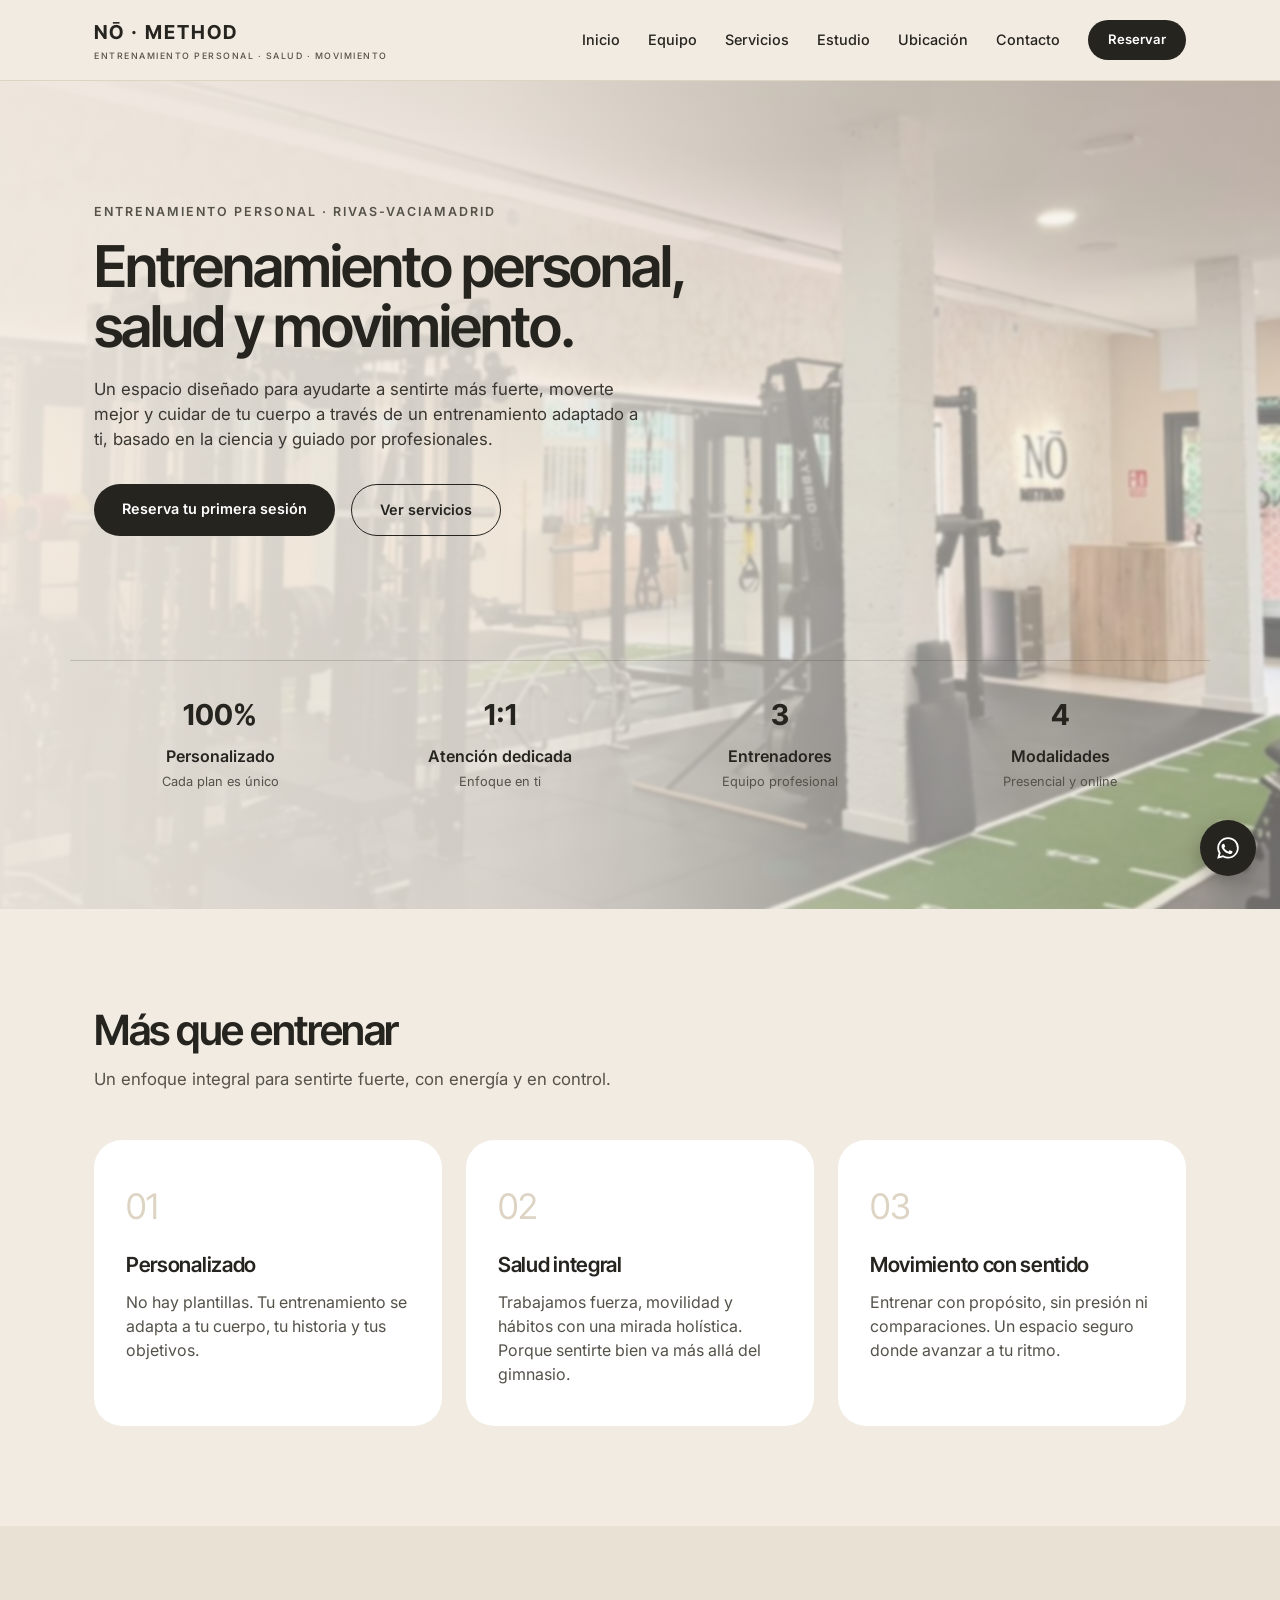
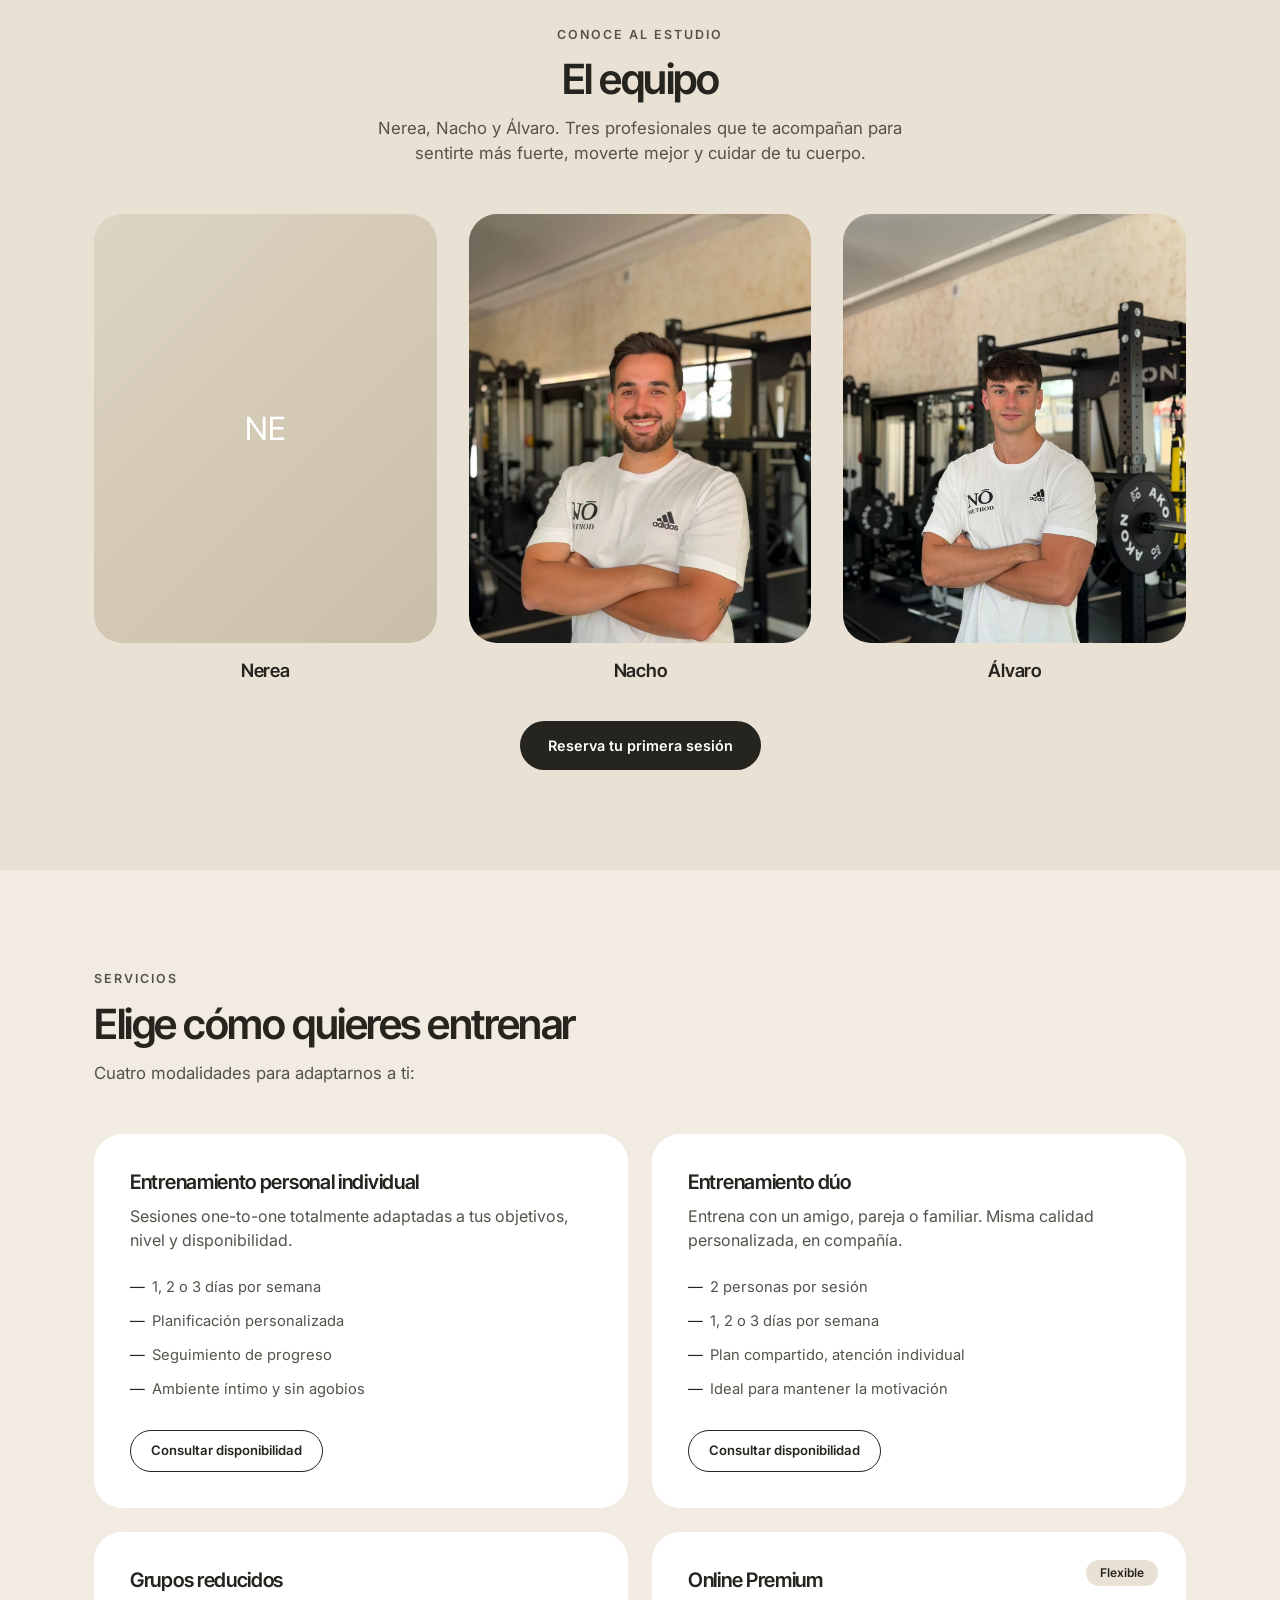
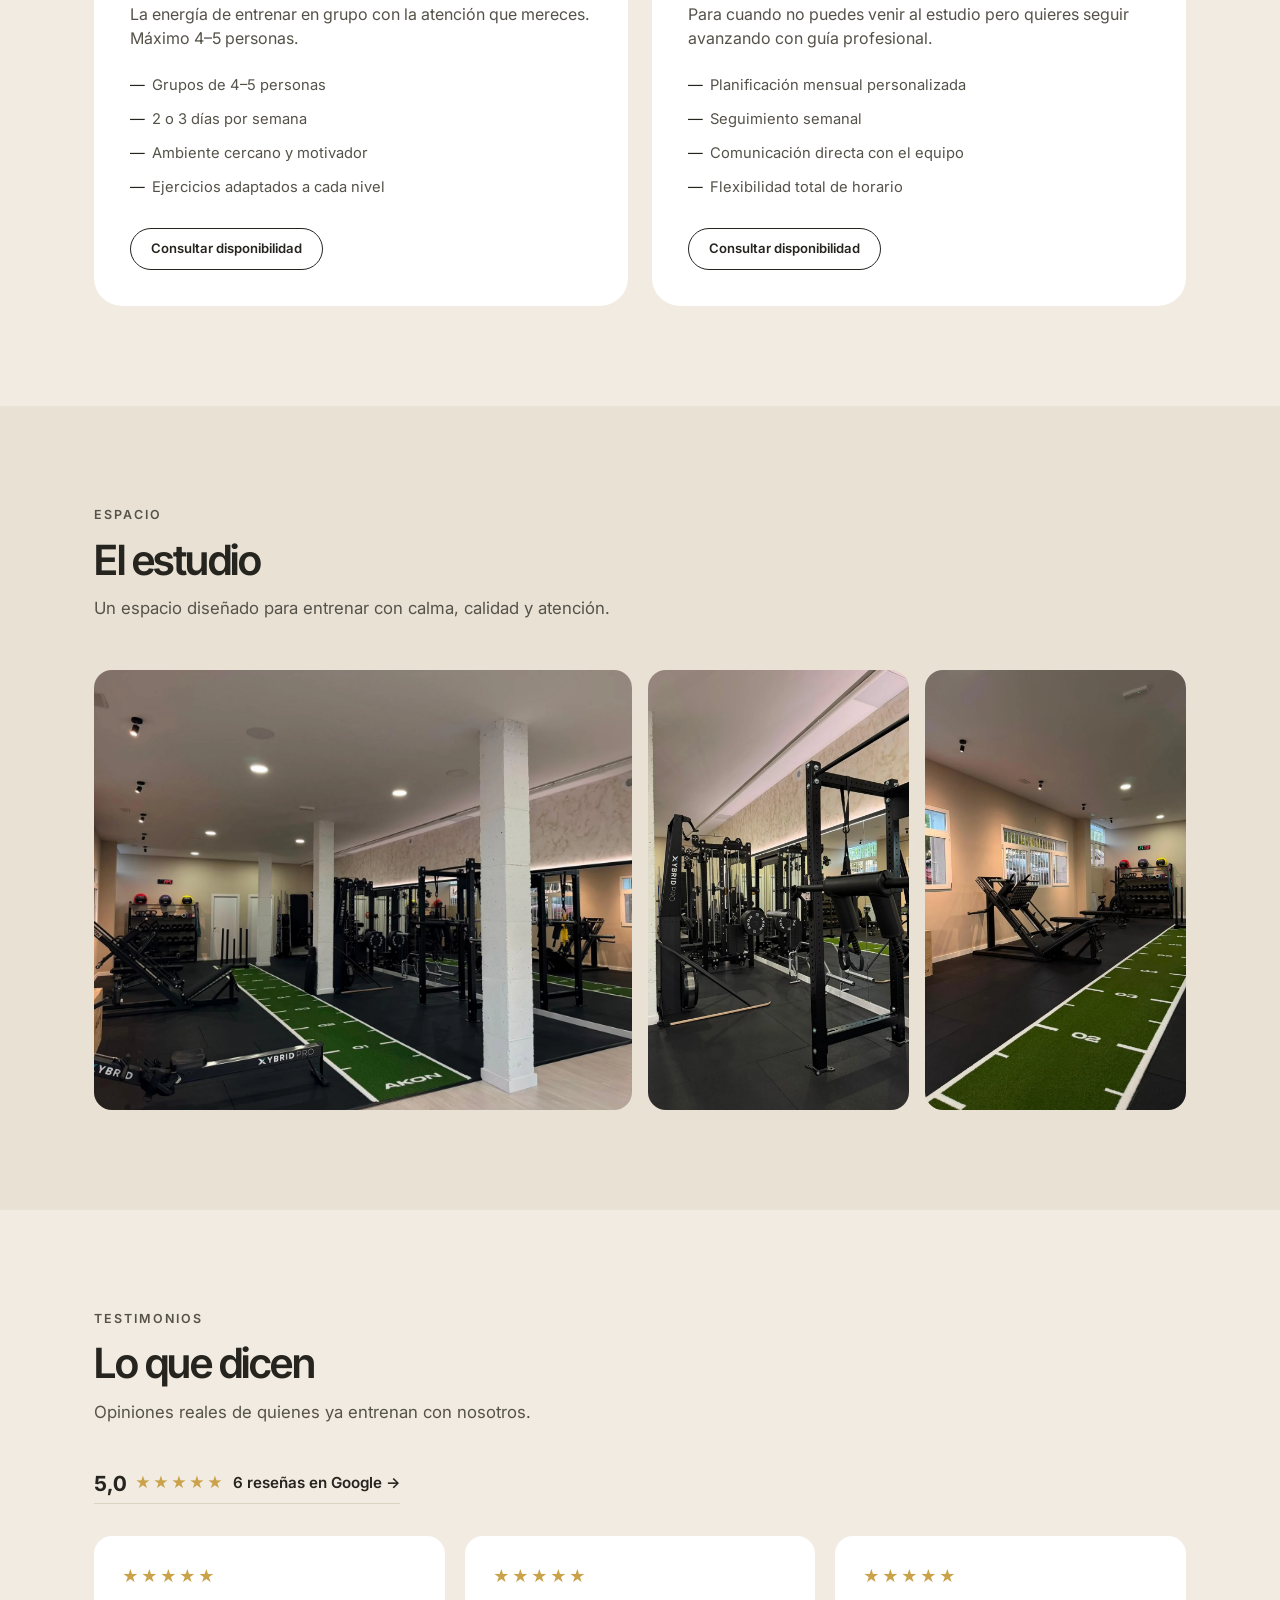
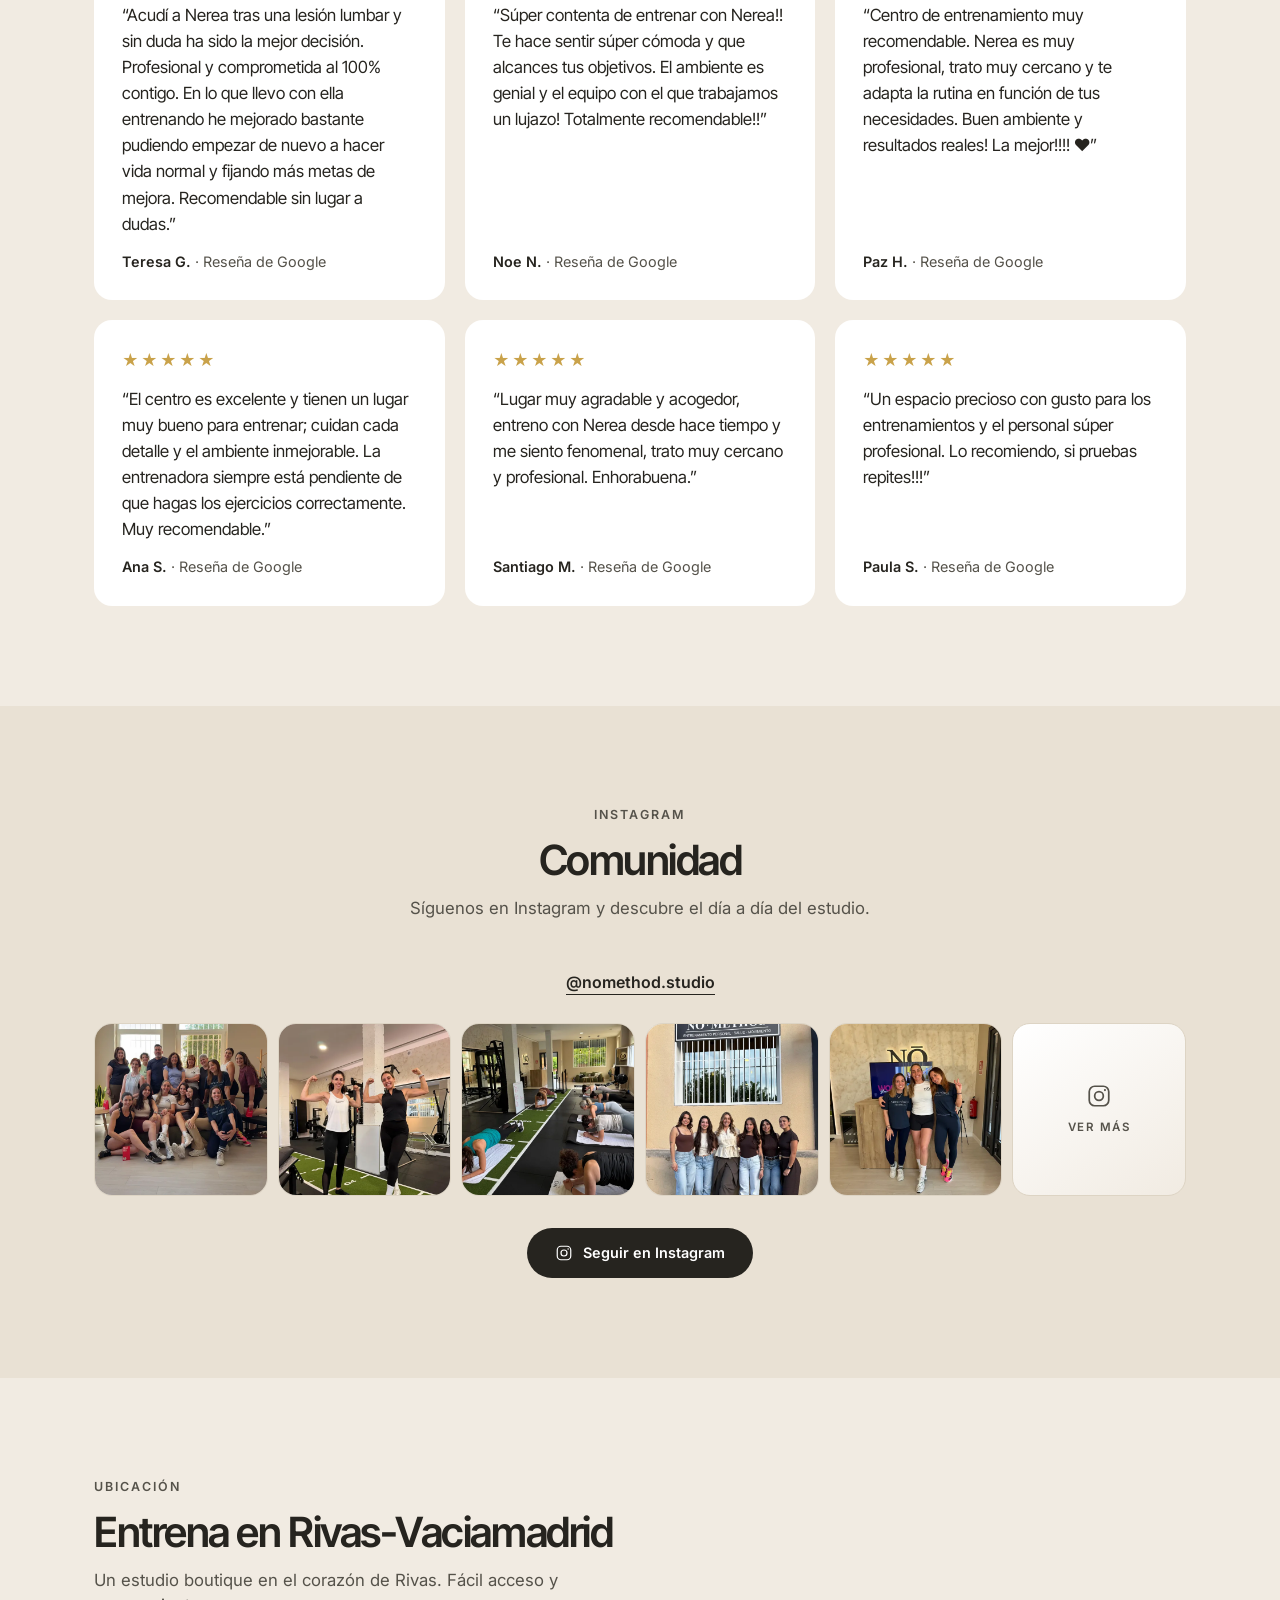
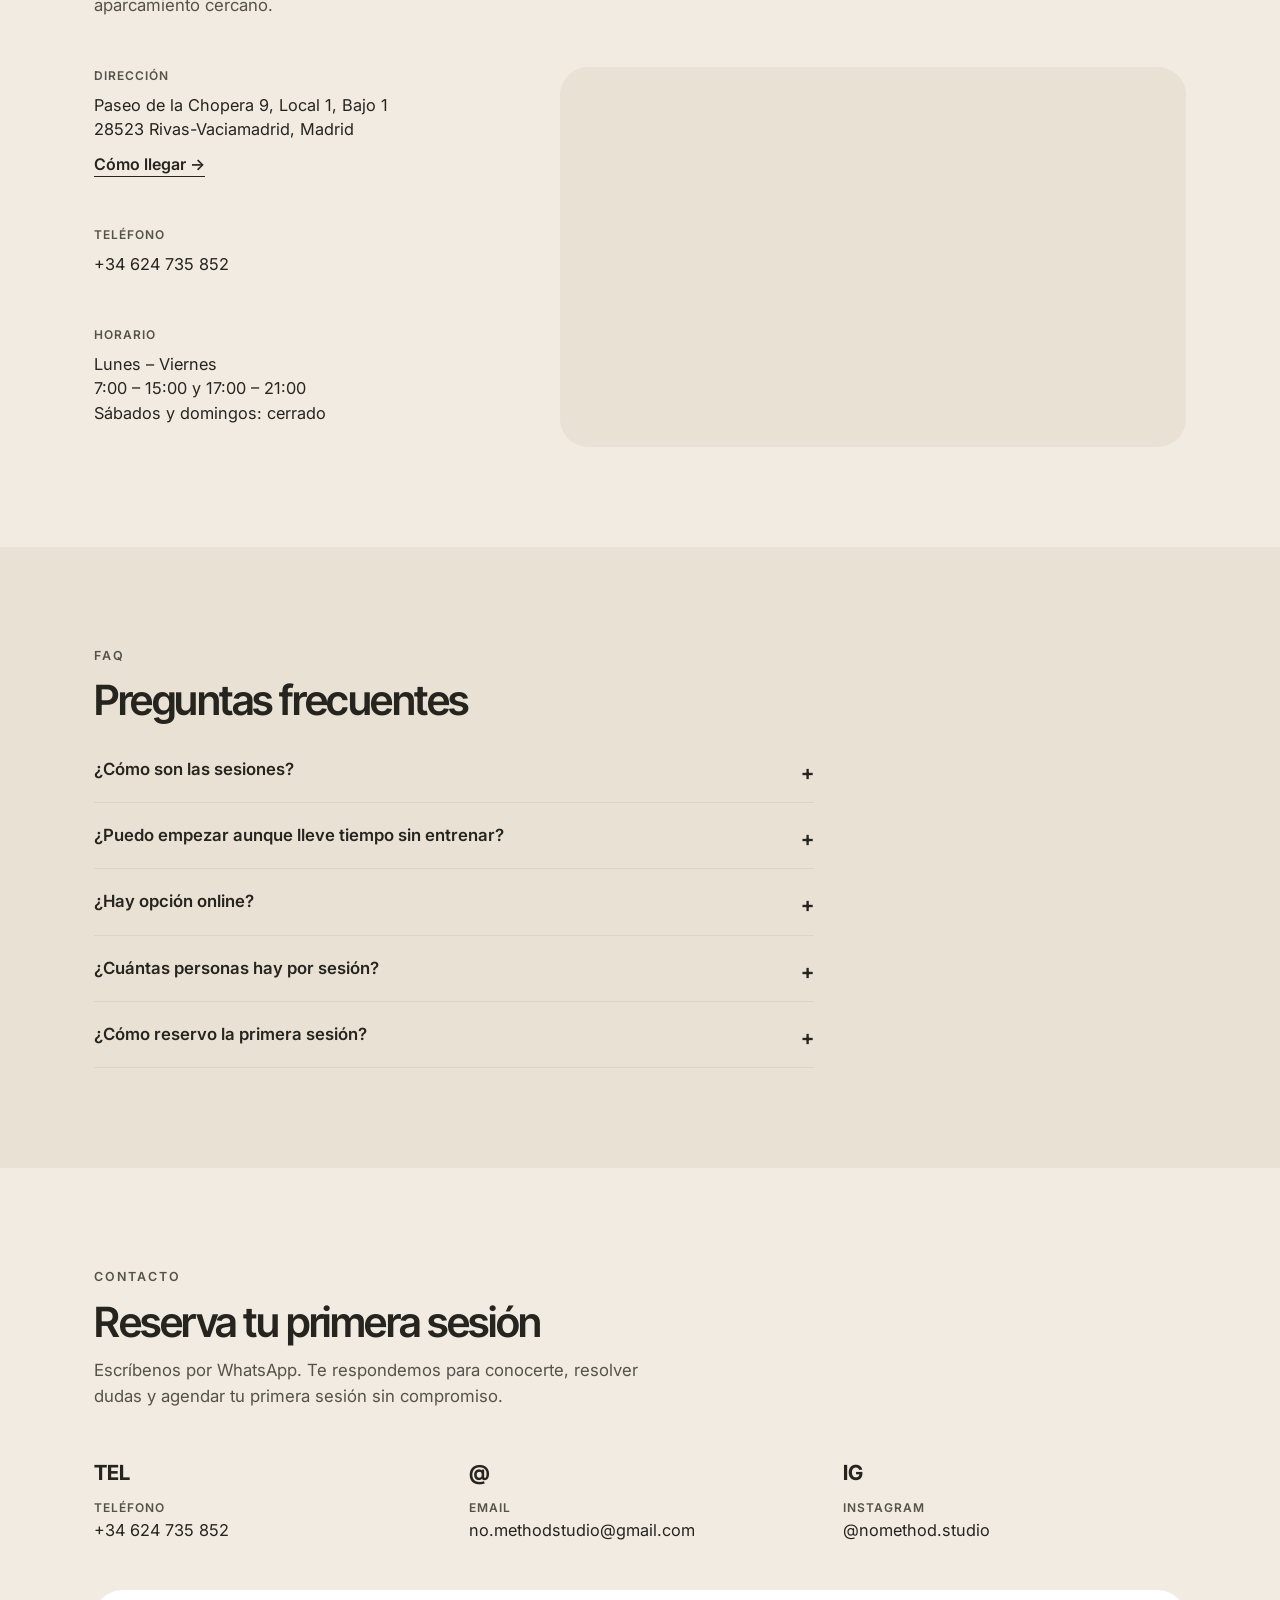
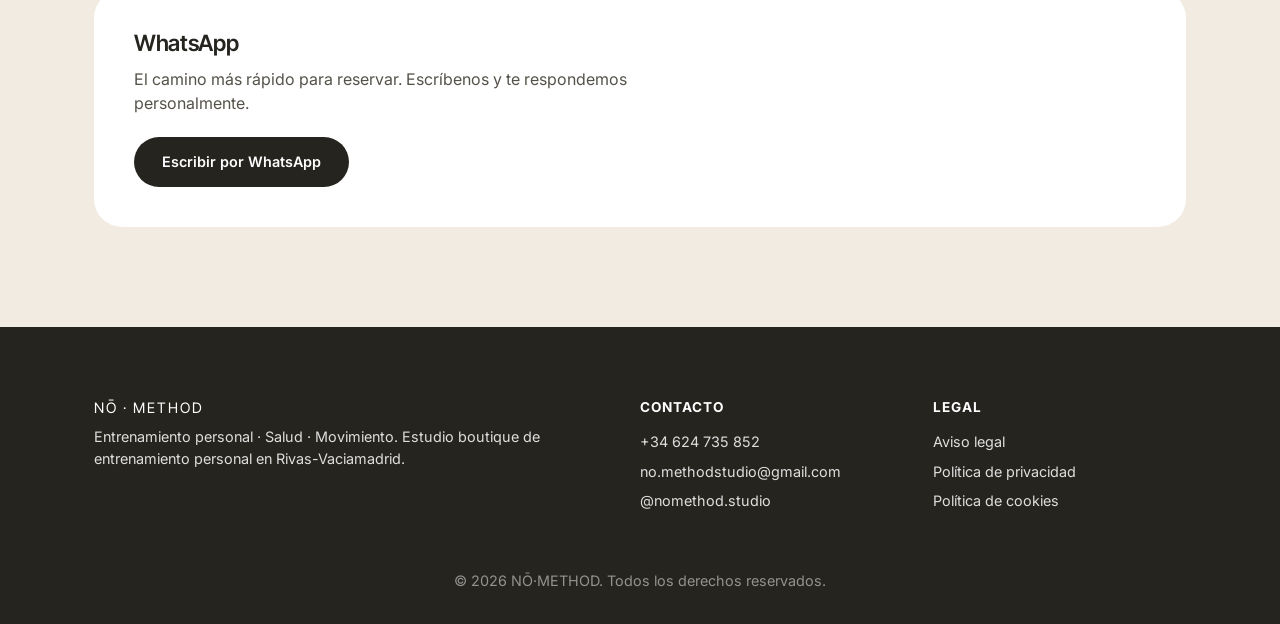
==== index.html @ 6a456bfd "Añadir Ubicación al menú Co-Authored-By: Claude Opus 5.5 <noreply@anthropic.com>" ====
<!DOCTYPE html>
<html lang="es">
<head>
<meta charset="UTF-8">
<meta name="viewport" content="width=device-width, initial-scale=1.0">
<title>NŌ·METHOD | Entrenamiento personal en Rivas-Vaciamadrid</title>
<meta name="description" content="Estudio boutique de entrenamiento personal en Rivas-Vaciamadrid. Trabajo dedicado, enfocado y adaptado a tus necesidades.">
<link rel="preconnect" href="https://fonts.googleapis.com">
<link rel="preconnect" href="https://fonts.gstatic.com" crossorigin>
<link href="https://fonts.googleapis.com/css2?family=Inter+Tight:wght@500;600;700&family=Inter:wght@400;500;600&display=swap" rel="stylesheet">
<link rel="stylesheet" href="styles.css">
</head>
<body>

<header class="site-header">
  <div class="container header-inner">
    <a href="#inicio" class="logo">
      NŌ · METHOD
      <span>ENTRENAMIENTO PERSONAL · SALUD · MOVIMIENTO</span>
    </a>
    <nav class="main-nav" id="main-nav">
      <a href="#inicio">Inicio</a>
      <a href="#equipo">Equipo</a>
      <a href="#servicios">Servicios</a>
      <a href="#estudio">Estudio</a>
      <a href="#ubicacion">Ubicación</a>
      <a href="#contacto">Contacto</a>
      <a href="https://wa.me/34624735852?text=Hola%2C%20me%20gustar%C3%ADa%20informaci%C3%B3n%20sobre%20el%20entrenamiento%20en%20N%C5%8C%20METHOD." class="btn btn-dark btn-sm" target="_blank" rel="noopener">Reservar</a>
    </nav>
    <button class="nav-toggle" id="nav-toggle" aria-label="Abrir menú">☰</button>
  </div>
</header>

<main>

  <!-- HERO -->
  <section id="inicio" class="hero">
    <div class="hero-bg" style="background-image:url('images/hero.webp')"></div>
    <div class="hero-overlay"></div>
    <div class="container hero-content">
      <p class="eyebrow">Entrenamiento personal · Rivas-Vaciamadrid</p>
      <h1>Entrenamiento personal,<br>salud y movimiento.</h1>
      <p class="hero-text">Un espacio diseñado para ayudarte a sentirte más fuerte, moverte mejor y cuidar de tu cuerpo a través de un entrenamiento adaptado a ti, basado en la ciencia y guiado por profesionales.</p>
      <div class="hero-actions">
        <a href="#contacto" class="btn btn-dark">Reserva tu primera sesión</a>
        <a href="#servicios" class="btn btn-outline">Ver servicios</a>
      </div>
    </div>
    <div class="hero-stats container">
      <div class="stat"><strong>100%</strong><span>Personalizado</span><small>Cada plan es único</small></div>
      <div class="stat"><strong>1:1</strong><span>Atención dedicada</span><small>Enfoque en ti</small></div>
      <div class="stat"><strong>3</strong><span>Entrenadores</span><small>Equipo profesional</small></div>
      <div class="stat"><strong>4</strong><span>Modalidades</span><small>Presencial y online</small></div>
    </div>
  </section>

  <!-- MAS QUE ENTRENAR -->
  <section class="section">
    <div class="container">
      <h2>Más que entrenar</h2>
      <p class="section-lead">Un enfoque integral para sentirte fuerte, con energía y en control.</p>
      <div class="cards-3">
        <div class="card">
          <span class="card-num">01</span>
          <h3>Personalizado</h3>
          <p>No hay plantillas. Tu entrenamiento se adapta a tu cuerpo, tu historia y tus objetivos.</p>
        </div>
        <div class="card">
          <span class="card-num">02</span>
          <h3>Salud integral</h3>
          <p>Trabajamos fuerza, movilidad y hábitos con una mirada holística. Porque sentirte bien va más allá del gimnasio.</p>
        </div>
        <div class="card">
          <span class="card-num">03</span>
          <h3>Movimiento con sentido</h3>
          <p>Entrenar con propósito, sin presión ni comparaciones. Un espacio seguro donde avanzar a tu ritmo.</p>
        </div>
      </div>
    </div>
  </section>

  <!-- EQUIPO -->
  <section id="equipo" class="section section-alt">
    <div class="container">
      <p class="eyebrow center">Conoce al estudio</p>
      <h2 class="center">El equipo</h2>
      <p class="section-lead center">Nerea, Nacho y Álvaro. Tres profesionales que te acompañan para sentirte más fuerte, moverte mejor y cuidar de tu cuerpo.</p>
      <div class="team-grid">
        <div class="team-card">
          <div class="team-photo" data-initials="NE"></div>
          <h3>Nerea</h3>
        </div>
        <div class="team-card">
          <div class="team-photo"><img src="images/equipo-nacho.webp" alt="Nacho, entrenador de NŌ·METHOD, en el estudio" loading="lazy"></div>
          <h3>Nacho</h3>
        </div>
        <div class="team-card">
          <div class="team-photo"><img src="images/equipo-alvaro.webp" alt="Álvaro, entrenador de NŌ·METHOD, en el estudio" loading="lazy"></div>
          <h3>Álvaro</h3>
        </div>
      </div>
      <div class="center" style="margin-top:2.5rem">
        <a href="https://wa.me/34624735852?text=Hola%2C%20me%20gustar%C3%ADa%20informaci%C3%B3n%20sobre%20el%20entrenamiento%20en%20N%C5%8C%20METHOD." class="btn btn-dark" target="_blank" rel="noopener">Reserva tu primera sesión</a>
      </div>
    </div>
  </section>

  <!-- SERVICIOS -->
  <section id="servicios" class="section">
    <div class="container">
      <p class="eyebrow">Servicios</p>
      <h2>Elige cómo quieres entrenar</h2>
      <p class="section-lead">Cuatro modalidades para adaptarnos a ti:</p>
      <div class="services-grid">

        <div class="service-card">
          <h3>Entrenamiento personal individual</h3>
          <p>Sesiones one-to-one totalmente adaptadas a tus objetivos, nivel y disponibilidad.</p>
          <ul>
            <li>1, 2 o 3 días por semana</li>
            <li>Planificación personalizada</li>
            <li>Seguimiento de progreso</li>
            <li>Ambiente íntimo y sin agobios</li>
          </ul>
          <a href="#contacto" class="btn btn-outline btn-sm">Consultar disponibilidad</a>
        </div>

        <div class="service-card">
          <h3>Entrenamiento dúo</h3>
          <p>Entrena con un amigo, pareja o familiar. Misma calidad personalizada, en compañía.</p>
          <ul>
            <li>2 personas por sesión</li>
            <li>1, 2 o 3 días por semana</li>
            <li>Plan compartido, atención individual</li>
            <li>Ideal para mantener la motivación</li>
          </ul>
          <a href="#contacto" class="btn btn-outline btn-sm">Consultar disponibilidad</a>
        </div>

        <div class="service-card">
          <h3>Grupos reducidos</h3>
          <p>La energía de entrenar en grupo con la atención que mereces. Máximo 4–5 personas.</p>
          <ul>
            <li>Grupos de 4–5 personas</li>
            <li>2 o 3 días por semana</li>
            <li>Ambiente cercano y motivador</li>
            <li>Ejercicios adaptados a cada nivel</li>
          </ul>
          <a href="#contacto" class="btn btn-outline btn-sm">Consultar disponibilidad</a>
        </div>

        <div class="service-card">
          <span class="tag">Flexible</span>
          <h3>Online Premium</h3>
          <p>Para cuando no puedes venir al estudio pero quieres seguir avanzando con guía profesional.</p>
          <ul>
            <li>Planificación mensual personalizada</li>
            <li>Seguimiento semanal</li>
            <li>Comunicación directa con el equipo</li>
            <li>Flexibilidad total de horario</li>
          </ul>
          <a href="#contacto" class="btn btn-outline btn-sm">Consultar disponibilidad</a>
        </div>

      </div>
    </div>
  </section>

  <!-- ESTUDIO -->
  <section id="estudio" class="section section-alt">
    <div class="container">
      <p class="eyebrow">Espacio</p>
      <h2>El estudio</h2>
      <p class="section-lead">Un espacio diseñado para entrenar con calma, calidad y atención.</p>
      <div class="gallery">
        <img class="wide" src="images/estudio-1.webp" alt="Vista general del estudio NŌ·METHOD" loading="lazy">
        <img src="images/estudio-2.webp" alt="Zona de racks y máquinas de poleas" loading="lazy">
        <img src="images/estudio-3.webp" alt="Prensa de piernas y pista de césped" loading="lazy">
      </div>
    </div>
  </section>

  <!-- TESTIMONIOS -->
  <section class="section">
    <div class="container">
      <p class="eyebrow">Testimonios</p>
      <h2>Lo que dicen</h2>
      <p class="section-lead">Opiniones reales de quienes ya entrenan con nosotros.</p>
      <a class="google-rating" href="https://www.google.com/maps/search/?api=1&amp;query=NoMethod%20Rivas%20Entrenamiento%20Personal%20y%20Grupos%20Reducidos%2C%20Paseo%20de%20la%20Chopera%209%2C%20Rivas-Vaciamadrid" target="_blank" rel="noopener"><strong>5,0</strong> <span class="stars" aria-hidden="true">★★★★★</span> 6 reseñas en Google →</a>
      <div class="reviews-grid">
        <blockquote class="review">
          <div class="stars" aria-label="5 de 5 estrellas">★★★★★</div>
          <p>“Acudí a Nerea tras una lesión lumbar y sin duda ha sido la mejor decisión. Profesional y comprometida al 100% contigo. En lo que llevo con ella entrenando he mejorado bastante pudiendo empezar de nuevo a hacer vida normal y fijando más metas de mejora. Recomendable sin lugar a dudas.”</p>
          <footer>Teresa G. <span>· Reseña de Google</span></footer>
        </blockquote>
        <blockquote class="review">
          <div class="stars" aria-label="5 de 5 estrellas">★★★★★</div>
          <p>“Súper contenta de entrenar con Nerea!! Te hace sentir súper cómoda y que alcances tus objetivos. El ambiente es genial y el equipo con el que trabajamos un lujazo! Totalmente recomendable!!”</p>
          <footer>Noe N. <span>· Reseña de Google</span></footer>
        </blockquote>
        <blockquote class="review">
          <div class="stars" aria-label="5 de 5 estrellas">★★★★★</div>
          <p>“Centro de entrenamiento muy recomendable. Nerea es muy profesional, trato muy cercano y te adapta la rutina en función de tus necesidades. Buen ambiente y resultados reales! La mejor!!!! ❤️”</p>
          <footer>Paz H. <span>· Reseña de Google</span></footer>
        </blockquote>
        <blockquote class="review">
          <div class="stars" aria-label="5 de 5 estrellas">★★★★★</div>
          <p>“El centro es excelente y tienen un lugar muy bueno para entrenar; cuidan cada detalle y el ambiente inmejorable. La entrenadora siempre está pendiente de que hagas los ejercicios correctamente. Muy recomendable.”</p>
          <footer>Ana S. <span>· Reseña de Google</span></footer>
        </blockquote>
        <blockquote class="review">
          <div class="stars" aria-label="5 de 5 estrellas">★★★★★</div>
          <p>“Lugar muy agradable y acogedor, entreno con Nerea desde hace tiempo y me siento fenomenal, trato muy cercano y profesional. Enhorabuena.”</p>
          <footer>Santiago M. <span>· Reseña de Google</span></footer>
        </blockquote>
        <blockquote class="review">
          <div class="stars" aria-label="5 de 5 estrellas">★★★★★</div>
          <p>“Un espacio precioso con gusto para los entrenamientos y el personal súper profesional. Lo recomiendo, si pruebas repites!!!”</p>
          <footer>Paula S. <span>· Reseña de Google</span></footer>
        </blockquote>
      </div>
    </div>
  </section>

  <!-- INSTAGRAM -->
  <section class="section section-alt">
    <div class="container center">
      <p class="eyebrow">Instagram</p>
      <h2>Comunidad</h2>
      <p class="section-lead">Síguenos en Instagram y descubre el día a día del estudio.</p>
      <a href="https://www.instagram.com/nomethod.studio/" class="ig-handle" target="_blank" rel="noopener">@nomethod.studio</a>
      <div class="ig-grid">
        <a class="ig-cell ig-photo" href="https://www.instagram.com/nomethod.studio/" target="_blank" rel="noopener"><img src="images/ig-1.webp" alt="Grupo de clientas y clientes de NŌ·METHOD en el estudio" loading="lazy"><svg viewBox="0 0 24 24" width="26" height="26" fill="none" stroke="currentColor" stroke-width="1.6" aria-hidden="true"><rect x="3" y="3" width="18" height="18" rx="5"/><circle cx="12" cy="12" r="4"/><circle cx="17.5" cy="6.5" r="1" fill="currentColor" stroke="none"/></svg></a>
        <a class="ig-cell ig-photo" href="https://www.instagram.com/nomethod.studio/" target="_blank" rel="noopener"><img src="images/ig-2.webp" alt="Dos clientas mostrando bíceps en la pista de césped" loading="lazy"><svg viewBox="0 0 24 24" width="26" height="26" fill="none" stroke="currentColor" stroke-width="1.6" aria-hidden="true"><rect x="3" y="3" width="18" height="18" rx="5"/><circle cx="12" cy="12" r="4"/><circle cx="17.5" cy="6.5" r="1" fill="currentColor" stroke="none"/></svg></a>
        <a class="ig-cell ig-photo" href="https://www.instagram.com/nomethod.studio/" target="_blank" rel="noopener"><img src="images/ig-3.webp" alt="Clase en grupo haciendo planchas" loading="lazy"><svg viewBox="0 0 24 24" width="26" height="26" fill="none" stroke="currentColor" stroke-width="1.6" aria-hidden="true"><rect x="3" y="3" width="18" height="18" rx="5"/><circle cx="12" cy="12" r="4"/><circle cx="17.5" cy="6.5" r="1" fill="currentColor" stroke="none"/></svg></a>
        <a class="ig-cell ig-photo" href="https://www.instagram.com/nomethod.studio/" target="_blank" rel="noopener"><img src="images/ig-4.webp" alt="El equipo frente a la fachada de NŌ·METHOD" loading="lazy"><svg viewBox="0 0 24 24" width="26" height="26" fill="none" stroke="currentColor" stroke-width="1.6" aria-hidden="true"><rect x="3" y="3" width="18" height="18" rx="5"/><circle cx="12" cy="12" r="4"/><circle cx="17.5" cy="6.5" r="1" fill="currentColor" stroke="none"/></svg></a>
        <a class="ig-cell ig-photo" href="https://www.instagram.com/nomethod.studio/" target="_blank" rel="noopener"><img src="images/ig-5.webp" alt="Tres clientas en la recepción del estudio" loading="lazy"><svg viewBox="0 0 24 24" width="26" height="26" fill="none" stroke="currentColor" stroke-width="1.6" aria-hidden="true"><rect x="3" y="3" width="18" height="18" rx="5"/><circle cx="12" cy="12" r="4"/><circle cx="17.5" cy="6.5" r="1" fill="currentColor" stroke="none"/></svg></a>
        <a class="ig-cell" href="https://www.instagram.com/nomethod.studio/" target="_blank" rel="noopener"><svg viewBox="0 0 24 24" width="26" height="26" fill="none" stroke="currentColor" stroke-width="1.6" aria-hidden="true"><rect x="3" y="3" width="18" height="18" rx="5"/><circle cx="12" cy="12" r="4"/><circle cx="17.5" cy="6.5" r="1" fill="currentColor" stroke="none"/></svg><span>Ver más</span></a>
      </div>
      <a href="https://www.instagram.com/nomethod.studio/" class="btn btn-dark ig-follow" target="_blank" rel="noopener"><svg viewBox="0 0 24 24" width="18" height="18" fill="none" stroke="currentColor" stroke-width="1.6" aria-hidden="true"><rect x="3" y="3" width="18" height="18" rx="5"/><circle cx="12" cy="12" r="4"/><circle cx="17.5" cy="6.5" r="1" fill="currentColor" stroke="none"/></svg>Seguir en Instagram</a>
    </div>
  </section>

  <!-- UBICACION -->
  <section id="ubicacion" class="section">
    <div class="container">
      <p class="eyebrow">Ubicación</p>
      <h2>Entrena en Rivas-Vaciamadrid</h2>
      <p class="section-lead">Un estudio boutique en el corazón de Rivas. Fácil acceso y aparcamiento cercano.</p>
      <div class="location-grid">
        <div class="info-grid info-stack">
          <div>
            <h4>Dirección</h4>
            <p>Paseo de la Chopera 9, Local 1, Bajo 1<br>28523 Rivas-Vaciamadrid, Madrid</p>
            <a href="https://www.google.com/maps/dir/?api=1&amp;destination=NoMethod%20Rivas%20Entrenamiento%20Personal%20y%20Grupos%20Reducidos%2C%20Paseo%20de%20la%20Chopera%209%2C%2028523%20Rivas-Vaciamadrid" class="link-arrow" target="_blank" rel="noopener">Cómo llegar →</a>
          </div>
          <div>
            <h4>Teléfono</h4>
            <p><a href="tel:+34624735852">+34 624 735 852</a></p>
          </div>
          <div>
            <h4>Horario</h4>
            <p>Lunes – Viernes<br>7:00 – 15:00 y 17:00 – 21:00<br>Sábados y domingos: cerrado</p>
          </div>
        </div>
        <div class="map">
          <iframe src="https://www.google.com/maps/embed?origin=mfe&amp;pb=!1m3!2m1!1sNoMethod+Rivas+Entrenamiento+Personal+y+Grupos+Reducidos,+Paseo+de+la+Chopera+9,+28523+Rivas-Vaciamadrid!6i17" title="Mapa: NŌ·METHOD en Paseo de la Chopera 9, Rivas-Vaciamadrid" loading="lazy" referrerpolicy="no-referrer-when-downgrade" allowfullscreen></iframe>
        </div>
      </div>
    </div>
  </section>

  <!-- FAQ -->
  <section class="section section-alt">
    <div class="container">
      <p class="eyebrow">FAQ</p>
      <h2>Preguntas frecuentes</h2>
      <div class="faq-list">
        <details class="faq-item">
          <summary>¿Cómo son las sesiones?</summary>
          <p>Cada sesión es personalizada y dura aproximadamente una hora. Trabajamos fuerza, movilidad y acondicionamiento según tus objetivos. El ritmo lo marcas tú.</p>
        </details>
        <details class="faq-item">
          <summary>¿Puedo empezar aunque lleve tiempo sin entrenar?</summary>
          <p>Sí. El plan se adapta a tu punto de partida, sea cual sea.</p>
        </details>
        <details class="faq-item">
          <summary>¿Hay opción online?</summary>
          <p>Sí, con la modalidad Online Premium, con seguimiento semanal.</p>
        </details>
        <details class="faq-item">
          <summary>¿Cuántas personas hay por sesión?</summary>
          <p>Depende de la modalidad: individual, dúo, o grupos reducidos de 4–5 personas.</p>
        </details>
        <details class="faq-item">
          <summary>¿Cómo reservo la primera sesión?</summary>
          <p>Escríbenos por WhatsApp y te respondemos para conocerte y agendar sin compromiso.</p>
        </details>
      </div>
    </div>
  </section>

  <!-- CONTACTO -->
  <section id="contacto" class="section">
    <div class="container">
      <p class="eyebrow">Contacto</p>
      <h2>Reserva tu primera sesión</h2>
      <p class="section-lead">Escríbenos por WhatsApp. Te respondemos para conocerte, resolver dudas y agendar tu primera sesión sin compromiso.</p>
      <div class="contact-grid">
        <div class="contact-item"><strong>TEL</strong><span>Teléfono</span><p><a href="tel:+34624735852">+34 624 735 852</a></p></div>
        <div class="contact-item"><strong>@</strong><span>Email</span><p><a href="mailto:no.methodstudio@gmail.com">no.methodstudio@gmail.com</a></p></div>
        <div class="contact-item"><strong>IG</strong><span>Instagram</span><p><a href="https://www.instagram.com/nomethod.studio/" target="_blank" rel="noopener">@nomethod.studio</a></p></div>
      </div>
      <div class="whatsapp-box">
        <h3>WhatsApp</h3>
        <p>El camino más rápido para reservar. Escríbenos y te respondemos personalmente.</p>
        <a href="https://wa.me/34624735852?text=Hola%2C%20me%20gustar%C3%ADa%20informaci%C3%B3n%20sobre%20el%20entrenamiento%20en%20N%C5%8C%20METHOD." class="btn btn-dark" target="_blank" rel="noopener">Escribir por WhatsApp</a>
      </div>
    </div>
  </section>

</main>

<footer class="site-footer">
  <div class="container footer-inner">
    <div>
      <p class="logo-footer">NŌ · METHOD</p>
      <p>Entrenamiento personal · Salud · Movimiento. Estudio boutique de entrenamiento personal en Rivas-Vaciamadrid.</p>
    </div>
    <div>
      <h4>Contacto</h4>
      <p><a href="tel:+34624735852">+34 624 735 852</a></p>
      <p><a href="mailto:no.methodstudio@gmail.com">no.methodstudio@gmail.com</a></p>
      <p><a href="https://www.instagram.com/nomethod.studio/" target="_blank" rel="noopener">@nomethod.studio</a></p>
    </div>
    <div>
      <h4>Legal</h4>
      <p><a href="#">Aviso legal</a></p>
      <p><a href="#">Política de privacidad</a></p>
      <p><a href="#">Política de cookies</a></p>
    </div>
  </div>
  <p class="copyright">© 2026 NŌ·METHOD. Todos los derechos reservados.</p>
</footer>

<a href="https://wa.me/34624735852?text=Hola%2C%20me%20gustar%C3%ADa%20informaci%C3%B3n%20sobre%20el%20entrenamiento%20en%20N%C5%8C%20METHOD." class="whatsapp-float" target="_blank" rel="noopener" aria-label="Escríbenos por WhatsApp">
  <svg viewBox="0 0 24 24" width="26" height="26" fill="currentColor" aria-hidden="true">
    <path d="M12.04 2C6.58 2 2.13 6.45 2.13 11.91c0 1.75.46 3.39 1.26 4.82L2 22l5.41-1.42a9.87 9.87 0 0 0 4.63 1.18h.01c5.46 0 9.9-4.45 9.9-9.91 0-2.64-1.03-5.13-2.9-7S14.68 2 12.04 2Zm0 1.67c2.19 0 4.25.85 5.8 2.4a8.17 8.17 0 0 1 2.4 5.82c0 4.53-3.69 8.22-8.22 8.22a8.2 8.2 0 0 1-4.19-1.15l-.3-.18-3.12.82.83-3.05-.2-.31a8.17 8.17 0 0 1-1.26-4.37c0-4.53 3.69-8.2 8.26-8.2Zm-4.48 4.6c-.16 0-.42.06-.64.3-.22.24-.86.84-.86 2.05s.88 2.38 1 2.55c.12.16 1.72 2.7 4.24 3.69 2.09.83 2.52.67 2.98.62.46-.05 1.47-.6 1.68-1.18.21-.58.21-1.08.15-1.18-.06-.1-.22-.16-.46-.28-.24-.12-1.47-.72-1.7-.8-.23-.09-.4-.13-.56.13-.16.26-.65.8-.8.97-.15.16-.3.18-.55.06-.26-.13-1.08-.4-2.06-1.26-.76-.68-1.28-1.51-1.43-1.77-.15-.26-.02-.4.11-.52.12-.12.26-.3.39-.46.13-.15.17-.26.26-.44.09-.17.04-.33-.02-.46-.06-.13-.56-1.38-.78-1.88-.2-.48-.41-.42-.56-.42Z"/>
  </svg>
</a>

<script src="script.js"></script>
</body>
</html>
---- styles.css ----
:root {
  --cream: #f1ebe2;
  --cream-alt: #e9e1d4;
  --ink: #26241f;
  --ink-soft: #55524a;
  --line: #ddd4c4;
  --white: #ffffff;
  --radius-lg: 28px;
  --radius-md: 18px;
  --radius-pill: 999px;
  --serif: 'Inter Tight', 'Inter', -apple-system, BlinkMacSystemFont, sans-serif;
  --sans: 'Inter', -apple-system, BlinkMacSystemFont, sans-serif;
}

* { box-sizing: border-box; margin: 0; padding: 0; }

body {
  font-family: var(--sans);
  color: var(--ink);
  background: var(--cream);
  line-height: 1.5;
}

h1, h2, h3 { font-family: var(--serif); font-weight: 600; line-height: 1.05; letter-spacing: -0.035em; }
h3 { letter-spacing: -0.015em; line-height: 1.2; }

.container {
  max-width: 1140px;
  margin: 0 auto;
  padding: 0 24px;
}

.center { text-align: center; }

a { color: inherit; text-decoration: none; }

/* HEADER */
.site-header {
  position: sticky;
  top: 0;
  z-index: 50;
  background: rgba(241,235,226,0.92);
  backdrop-filter: blur(6px);
  border-bottom: 1px solid var(--line);
}
.header-inner {
  display: flex;
  align-items: center;
  justify-content: space-between;
  padding: 18px 24px;
}
.logo {
  font-family: var(--serif);
  font-weight: 700;
  font-size: 1.2rem;
  letter-spacing: 2px;
  display: flex;
  flex-direction: column;
}
.logo span {
  font-family: var(--sans);
  font-size: 0.55rem;
  font-weight: 500;
  letter-spacing: 1.5px;
  color: var(--ink-soft);
  margin-top: 2px;
}
.main-nav {
  display: flex;
  align-items: center;
  gap: 28px;
  font-size: 0.9rem;
  font-weight: 500;
}
.nav-toggle {
  display: none;
  background: none;
  border: none;
  font-size: 1.4rem;
  cursor: pointer;
}

/* BUTTONS */
.btn {
  display: inline-block;
  padding: 14px 28px;
  border-radius: var(--radius-pill);
  font-weight: 600;
  font-size: 0.9rem;
  transition: opacity .2s ease;
}
.btn:hover { opacity: .85; }
.btn-dark { background: var(--ink); color: var(--white); }
.btn-outline { background: transparent; border: 1px solid var(--ink); color: var(--ink); }
.btn-sm { padding: 10px 20px; font-size: 0.82rem; }

/* HERO */
.hero {
  position: relative;
  min-height: 92vh;
  display: flex;
  flex-direction: column;
  justify-content: center;
  overflow: hidden;
  padding-bottom: 56px;
}
.hero-bg {
  position: absolute;
  inset: -16px;
  background-size: cover;
  background-position: center 60%;
  background-color: #cfc8ba;
  filter: blur(1.5px);
}
.hero-overlay {
  position: absolute;
  inset: 0;
  background: linear-gradient(90deg, rgba(241,235,226,.94) 0%, rgba(241,235,226,.86) 38%, rgba(241,235,226,.62) 68%, rgba(241,235,226,.45) 100%);
}
.hero-content { position: relative; width: 100%; padding-top: 60px; padding-bottom: 60px; color: var(--ink); }
.eyebrow {
  text-transform: uppercase;
  letter-spacing: 2px;
  font-size: 0.78rem;
  font-weight: 600;
  color: var(--ink-soft);
  margin-bottom: 14px;
}
.hero h1 { font-size: clamp(2.2rem, 5vw, 3.6rem); max-width: 720px; margin-bottom: 20px; }
.hero-text { font-size: 1.05rem; color: #3a3731; max-width: 560px; margin-bottom: 32px; }
.hero-actions { display: flex; gap: 16px; flex-wrap: wrap; }

.hero-stats {
  position: relative;
  width: 100%;
  display: grid;
  grid-template-columns: repeat(4, 1fr);
  gap: 20px 28px;
  margin-top: 64px;
  padding-top: 32px;
  border-top: 1px solid rgba(38,36,31,0.18);
  color: var(--ink);
}
.stat { text-align: center; }
.stat strong { display: block; font-family: var(--serif); font-size: 1.8rem; }
.stat span { display: block; font-weight: 600; margin-top: 8px; }
.stat small { display: block; color: var(--ink-soft); font-size: 0.8rem; margin-top: 4px; }

/* SECTIONS */
.section { padding: 100px 0; }
.section-alt { background: var(--cream-alt); }
.section h2 { font-size: clamp(1.8rem, 3.5vw, 2.6rem); margin-bottom: 14px; }
.section-lead { color: var(--ink-soft); font-size: 1.05rem; max-width: 560px; margin-bottom: 48px; }
.section-lead.center, .center .section-lead { margin-left: auto; margin-right: auto; }

/* CARDS */
.cards-3 { display: grid; grid-template-columns: repeat(3, 1fr); gap: 24px; }
.card {
  background: var(--white);
  border-radius: var(--radius-lg);
  padding: 40px 32px;
}
.card-num { font-family: var(--serif); font-size: 2.2rem; color: var(--line); display: block; margin-bottom: 20px; }
.card h3 { font-size: 1.3rem; margin-bottom: 12px; }
.card p { color: var(--ink-soft); }

/* TEAM */
.team-grid { display: grid; grid-template-columns: repeat(3, 1fr); gap: 32px; margin-top: 20px; }
.team-card { text-align: center; }
.team-photo {
  aspect-ratio: 4/5;
  overflow: hidden;
  border-radius: var(--radius-lg);
  background: linear-gradient(135deg, #ddd4c2, #c9bfa9);
  margin-bottom: 16px;
  display: flex;
  align-items: center;
  justify-content: center;
  font-family: var(--serif);
  font-size: 2rem;
  color: var(--white);
}
.team-photo::before { content: attr(data-initials); }
.team-photo img { width: 100%; height: 100%; object-fit: cover; object-position: center 35%; }
.team-card h3 { font-size: 1.15rem; }

/* SERVICES */
.services-grid { display: grid; grid-template-columns: repeat(2, 1fr); gap: 24px; }
.service-card {
  background: var(--white);
  border-radius: var(--radius-lg);
  padding: 36px;
  position: relative;
}
.service-card h3 { font-size: 1.25rem; margin-bottom: 10px; }
.service-card > p { color: var(--ink-soft); margin-bottom: 18px; }
.service-card ul { list-style: none; margin-bottom: 24px; }
.service-card li { padding: 6px 0 6px 22px; position: relative; color: var(--ink-soft); font-size: 0.92rem; }
.service-card li::before { content: "—"; position: absolute; left: 0; color: var(--ink); }
.tag {
  position: absolute;
  top: 28px;
  right: 28px;
  background: var(--cream-alt);
  padding: 4px 14px;
  border-radius: var(--radius-pill);
  font-size: 0.75rem;
  font-weight: 600;
}

/* GALLERY */
.gallery { display: grid; grid-template-columns: repeat(4, 1fr); gap: 16px; }
.gallery img { width: 100%; height: 440px; object-fit: cover; border-radius: var(--radius-md); background: #ccc; }
.gallery .wide { grid-column: span 2; }

/* TESTIMONIAL */
.testimonial {
  max-width: 680px;
  font-family: var(--serif);
  font-size: 1.4rem;
  line-height: 1.5;
}
.testimonial footer { margin-top: 20px; font-family: var(--sans); font-weight: 600; font-size: 0.95rem; }
.testimonial footer span { font-weight: 400; color: var(--ink-soft); }
.google-rating { display: inline-flex; align-items: center; gap: 8px; margin: -24px 0 32px; font-weight: 600; font-size: 0.95rem; border-bottom: 1px solid var(--line); padding-bottom: 4px; }
.google-rating strong { font-family: var(--serif); font-size: 1.3rem; }
.stars { color: #c9a24a; letter-spacing: 2px; }
.reviews-grid { display: grid; grid-template-columns: repeat(3, 1fr); gap: 20px; }
.review { background: var(--white); border-radius: var(--radius-md); padding: 28px; display: flex; flex-direction: column; gap: 14px; }
.review p { font-family: var(--serif); font-size: 1.05rem; line-height: 1.55; flex: 1; }
.review footer { font-weight: 600; font-size: 0.9rem; }
.review footer span { font-weight: 400; color: var(--ink-soft); }

/* INSTAGRAM */
.ig-handle { display: inline-block; font-weight: 600; margin-bottom: 28px; border-bottom: 1px solid var(--ink); }
.ig-grid { display: grid; grid-template-columns: repeat(6, minmax(0, 1fr)); gap: 10px; }
.ig-cell {
  aspect-ratio: 1;
  background: linear-gradient(145deg, var(--white), var(--cream));
  border: 1px solid var(--line);
  border-radius: var(--radius-md);
  display: flex;
  flex-direction: column;
  align-items: center;
  justify-content: center;
  gap: 10px;
  color: var(--ink-soft);
  text-decoration: none;
  transition: transform .2s, color .2s;
}
.ig-cell span { font-size: 0.72rem; font-weight: 600; letter-spacing: 1.5px; text-transform: uppercase; }
.ig-cell:hover { transform: translateY(-3px); color: var(--ink); }
.ig-photo { position: relative; overflow: hidden; padding: 0; color: var(--white); }
.ig-photo img { position: absolute; inset: 0; width: 100%; height: 100%; object-fit: cover; }
.ig-photo svg { position: relative; opacity: 0; transition: opacity .2s; }
.ig-photo::after { content: ""; position: absolute; inset: 0; background: rgba(38,36,31,.35); opacity: 0; transition: opacity .2s; }
.ig-photo:hover { color: var(--white); }
.ig-photo:hover::after, .ig-photo:hover svg { opacity: 1; }
.ig-photo svg { z-index: 1; }
.ig-follow { display: inline-flex; align-items: center; gap: 10px; margin-top: 32px; }
.contact-item a, .info-grid p a { color: inherit; }

/* INFO / CONTACT GRID */
.info-grid, .contact-grid { display: grid; grid-template-columns: repeat(3, 1fr); gap: 32px; margin-top: 8px; }
.info-grid h4, .contact-item span { text-transform: uppercase; letter-spacing: 1px; font-size: 0.75rem; color: var(--ink-soft); font-weight: 600; margin-bottom: 8px; }
.info-grid p, .contact-item p { font-size: 1.02rem; }
.location-grid { display: grid; grid-template-columns: 1fr 1.5fr; gap: 48px; align-items: stretch; }
.info-grid.info-stack { grid-template-columns: 1fr; gap: 28px; margin-top: 0; }
.map iframe { display: block; width: 100%; height: 100%; min-height: 380px; border: 0; border-radius: var(--radius-lg); background: var(--cream-alt); }
.link-arrow { display: inline-block; margin-top: 10px; font-weight: 600; border-bottom: 1px solid var(--ink); }
.contact-item strong { font-family: var(--serif); font-size: 1.3rem; display: block; margin-bottom: 6px; }

.whatsapp-box {
  margin-top: 48px;
  background: var(--white);
  border-radius: var(--radius-lg);
  padding: 40px;
}
.whatsapp-box h3 { font-size: 1.4rem; margin-bottom: 10px; }
.whatsapp-box p { color: var(--ink-soft); margin-bottom: 22px; max-width: 500px; }

/* FAQ */
.faq-list { max-width: 720px; }
.faq-item {
  border-bottom: 1px solid var(--line);
  padding: 20px 0;
}
.faq-item summary { cursor: pointer; font-weight: 600; font-size: 1.05rem; list-style: none; }
.faq-item summary::-webkit-details-marker { display: none; }
.faq-item summary::after { content: "+"; float: right; font-family: var(--serif); font-size: 1.3rem; }
.faq-item[open] summary::after { content: "–"; }
.faq-item p { margin-top: 14px; color: var(--ink-soft); }

/* FOOTER */
.site-footer { background: var(--ink); color: rgba(255,255,255,0.85); padding: 70px 0 24px; }
.footer-inner { display: grid; grid-template-columns: 2fr 1fr 1fr; gap: 40px; }
.logo-footer { font-family: var(--serif); font-size: 1.1rem; letter-spacing: 2px; color: var(--white); margin-bottom: 14px; }
.site-footer h4 { font-size: 0.85rem; text-transform: uppercase; letter-spacing: 1px; margin-bottom: 14px; color: var(--white); }
.site-footer p { font-size: 0.9rem; margin-bottom: 8px; }
.site-footer a:hover { color: var(--white); }
.copyright { text-align: center; margin-top: 50px; font-size: 0.78rem; color: rgba(255,255,255,0.5); }

/* WHATSAPP FLOAT */
.whatsapp-float {
  position: fixed;
  bottom: 24px;
  right: 24px;
  width: 56px;
  height: 56px;
  background: var(--ink);
  color: var(--white);
  border-radius: 50%;
  display: flex;
  align-items: center;
  justify-content: center;
  font-size: 1.4rem;
  box-shadow: 0 8px 20px rgba(0,0,0,0.25);
  z-index: 40;
}

/* RESPONSIVE */
@media (max-width: 860px) {
  .main-nav { display: none; }
  .nav-toggle { display: block; }
  .cards-3, .services-grid, .team-grid, .info-grid, .contact-grid, .gallery, .location-grid, .reviews-grid { grid-template-columns: 1fr; }
  .location-grid { gap: 32px; }
  .map iframe { min-height: 300px; }
  .hero-stats { grid-template-columns: repeat(2, 1fr); }
  .gallery img { height: auto; aspect-ratio: 4/5; }
  .gallery .wide { grid-column: auto; aspect-ratio: 4/3; }
  .ig-grid { grid-template-columns: repeat(3, minmax(0, 1fr)); }
  .ig-cell span { font-size: 0.6rem; letter-spacing: 0.5px; }
  .footer-inner { grid-template-columns: 1fr; }
}

.main-nav.open {
  display: flex;
  flex-direction: column;
  position: absolute;
  top: 100%;
  left: 0;
  right: 0;
  background: var(--cream);
  padding: 20px 24px;
  border-bottom: 1px solid var(--line);
}
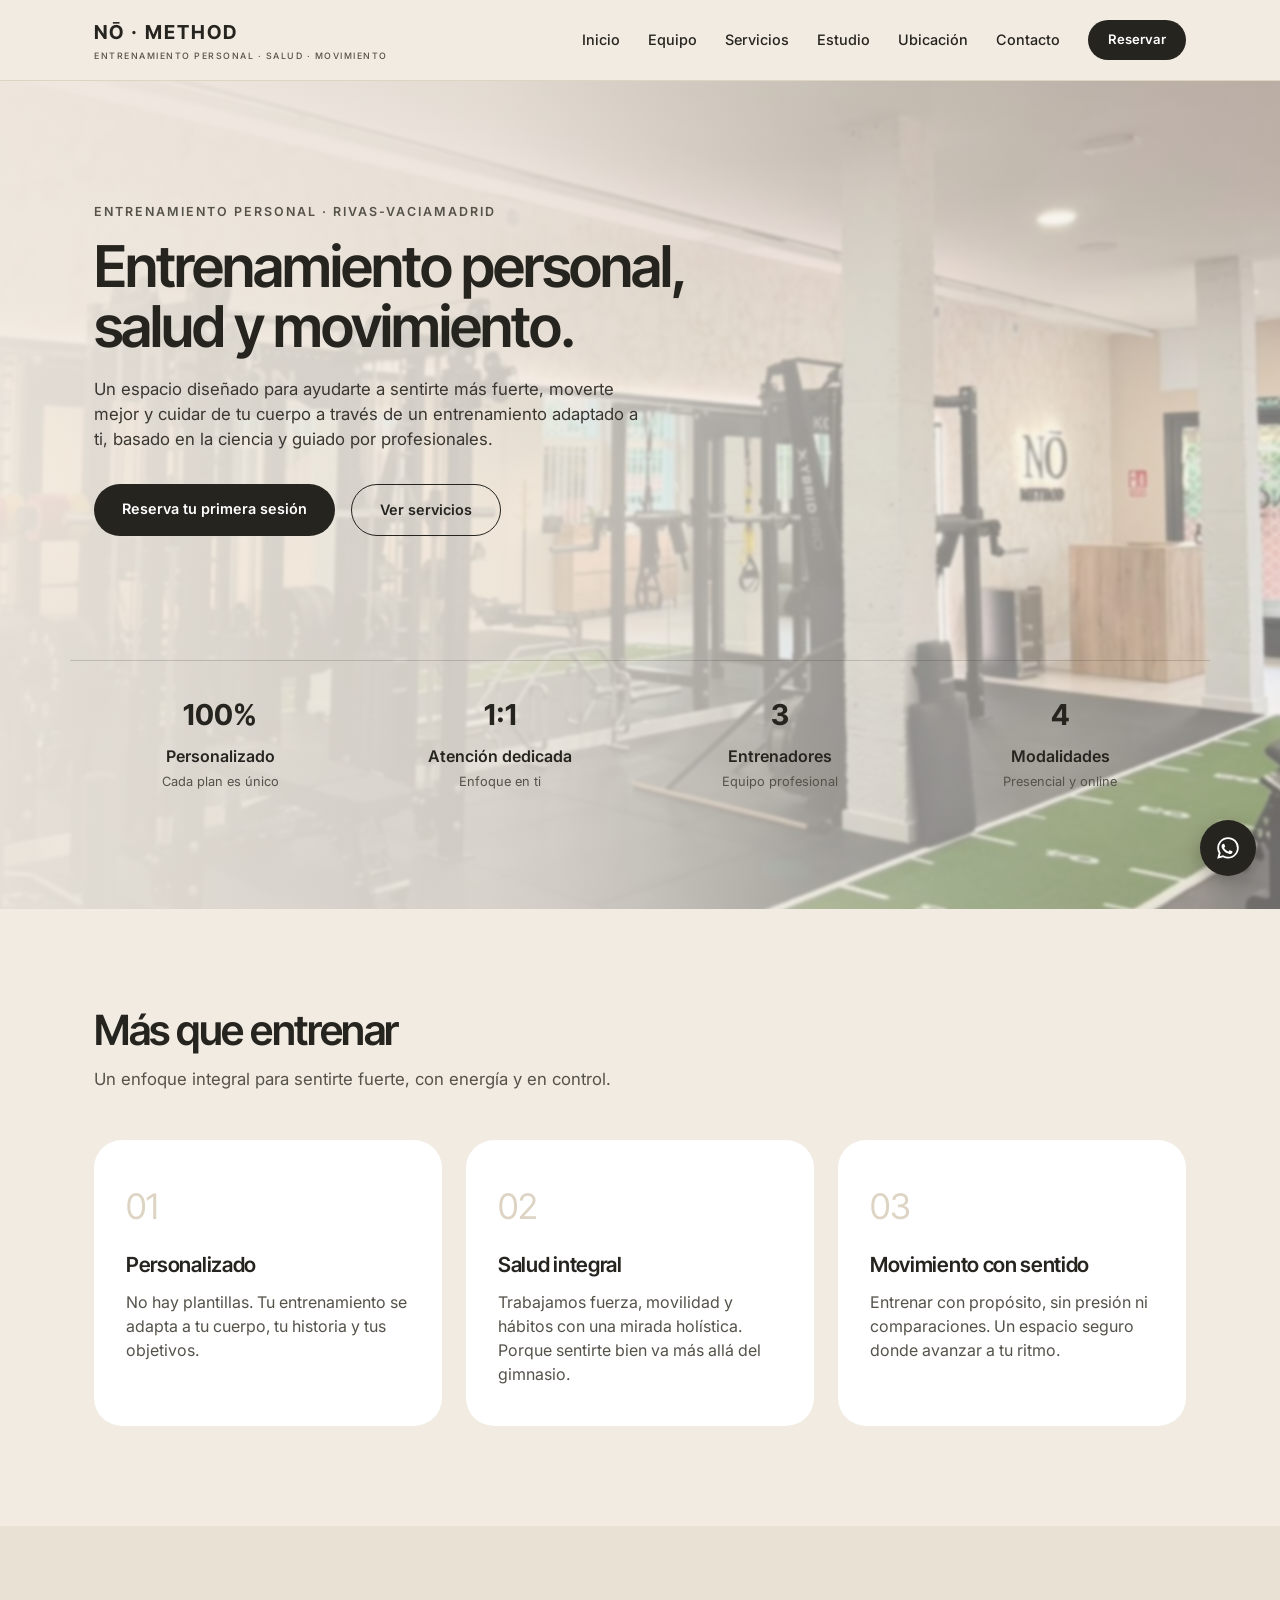
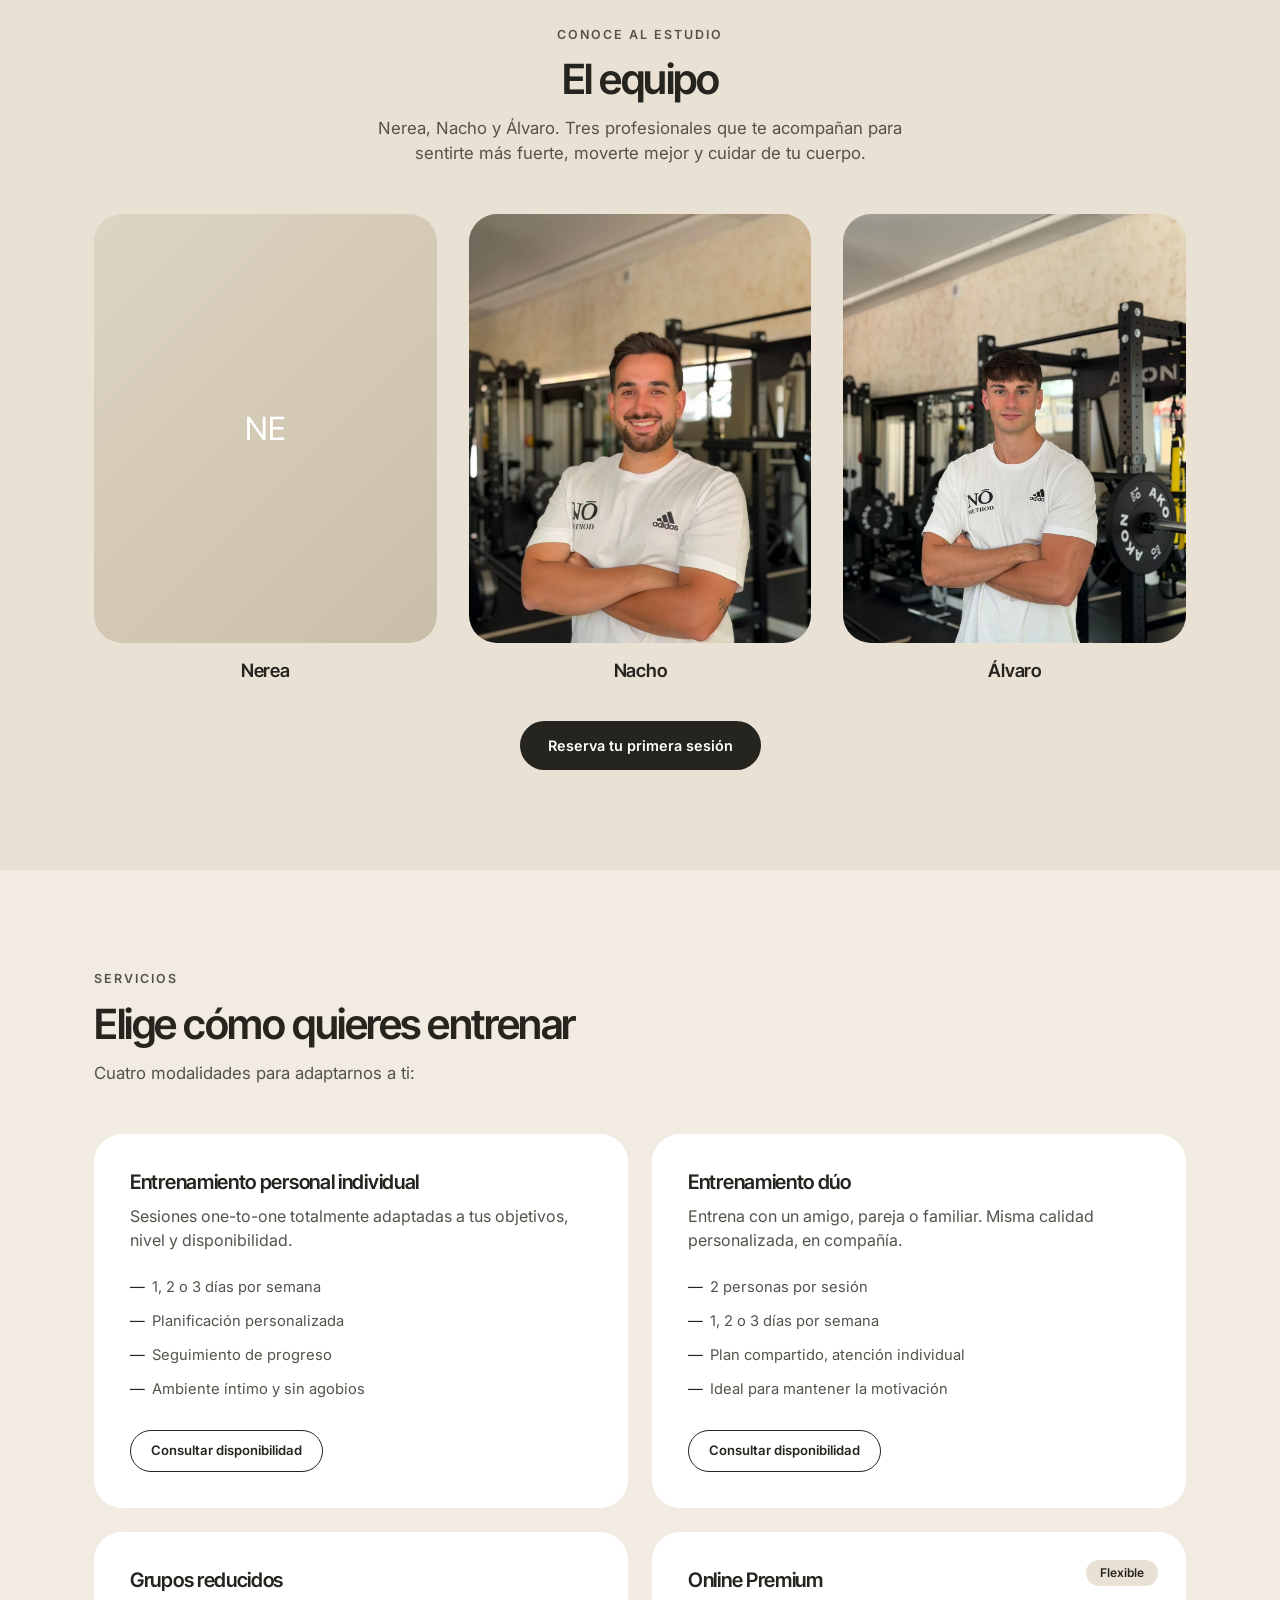
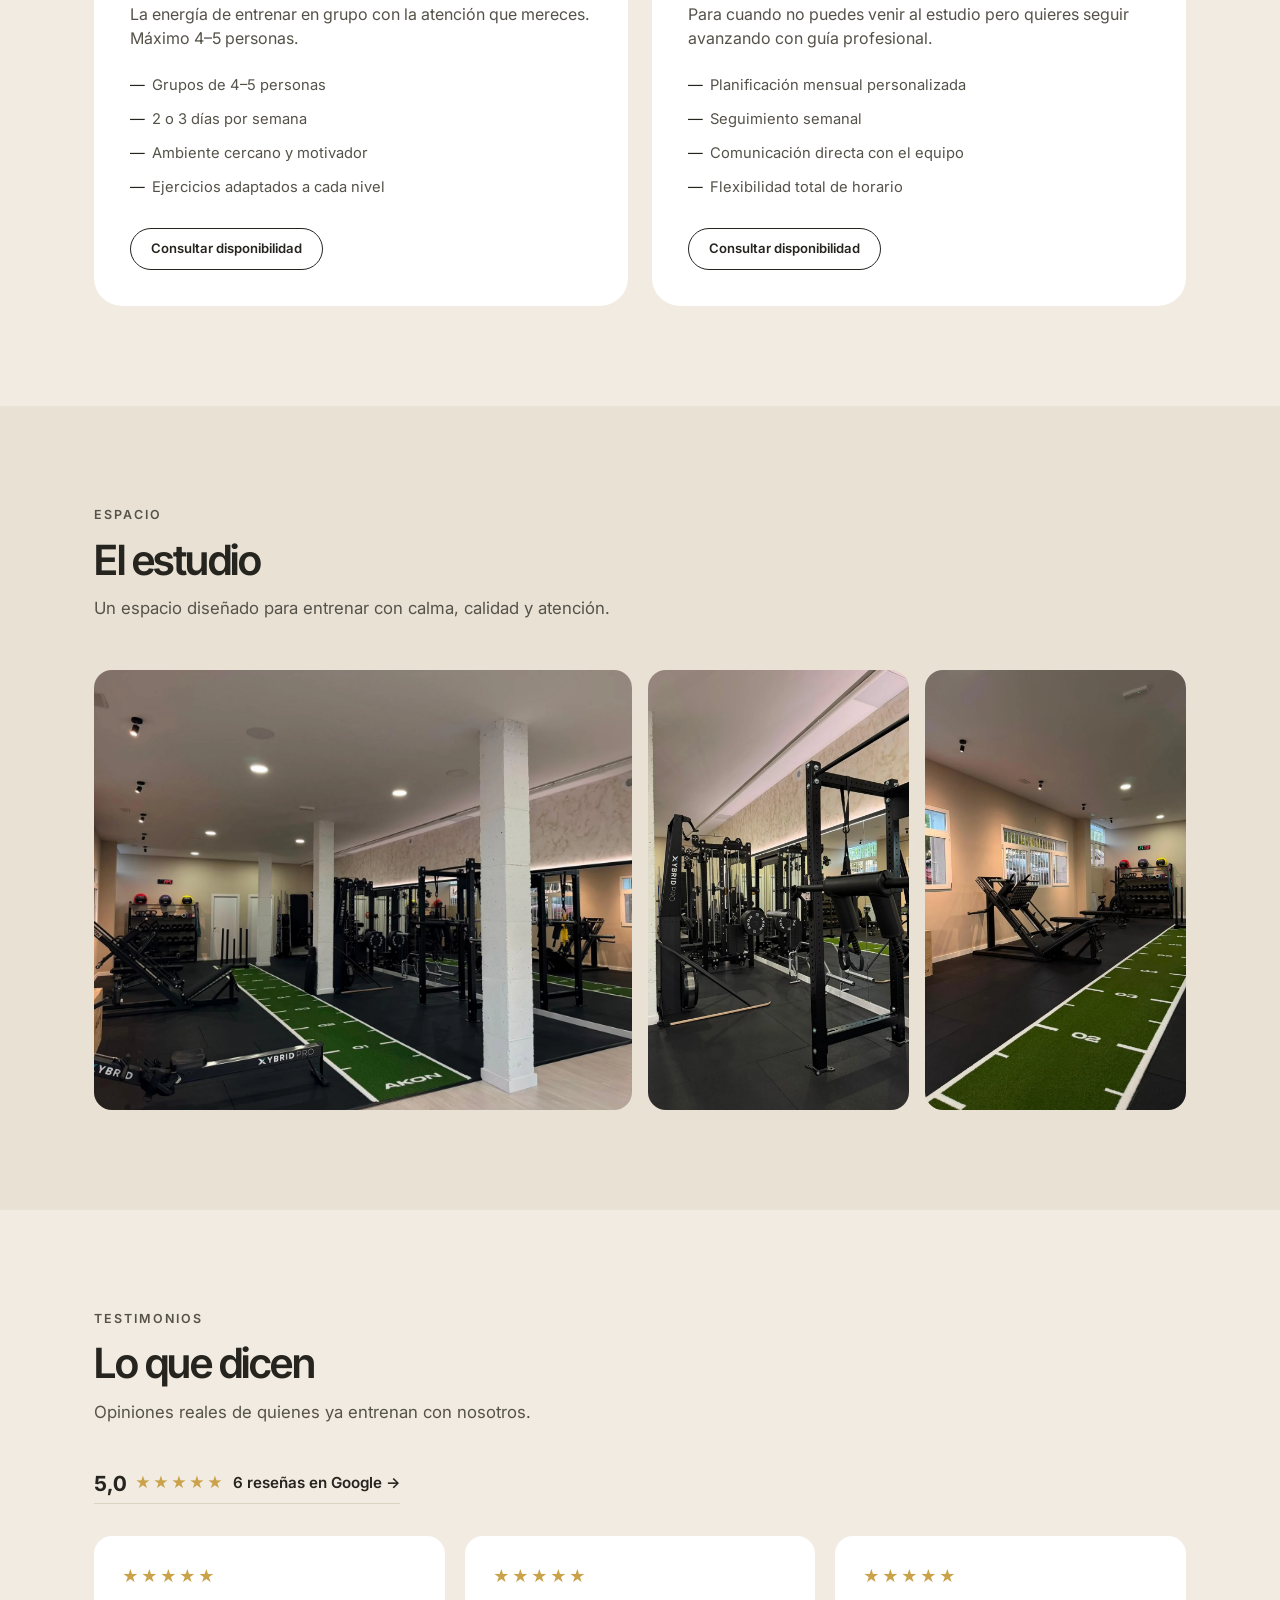
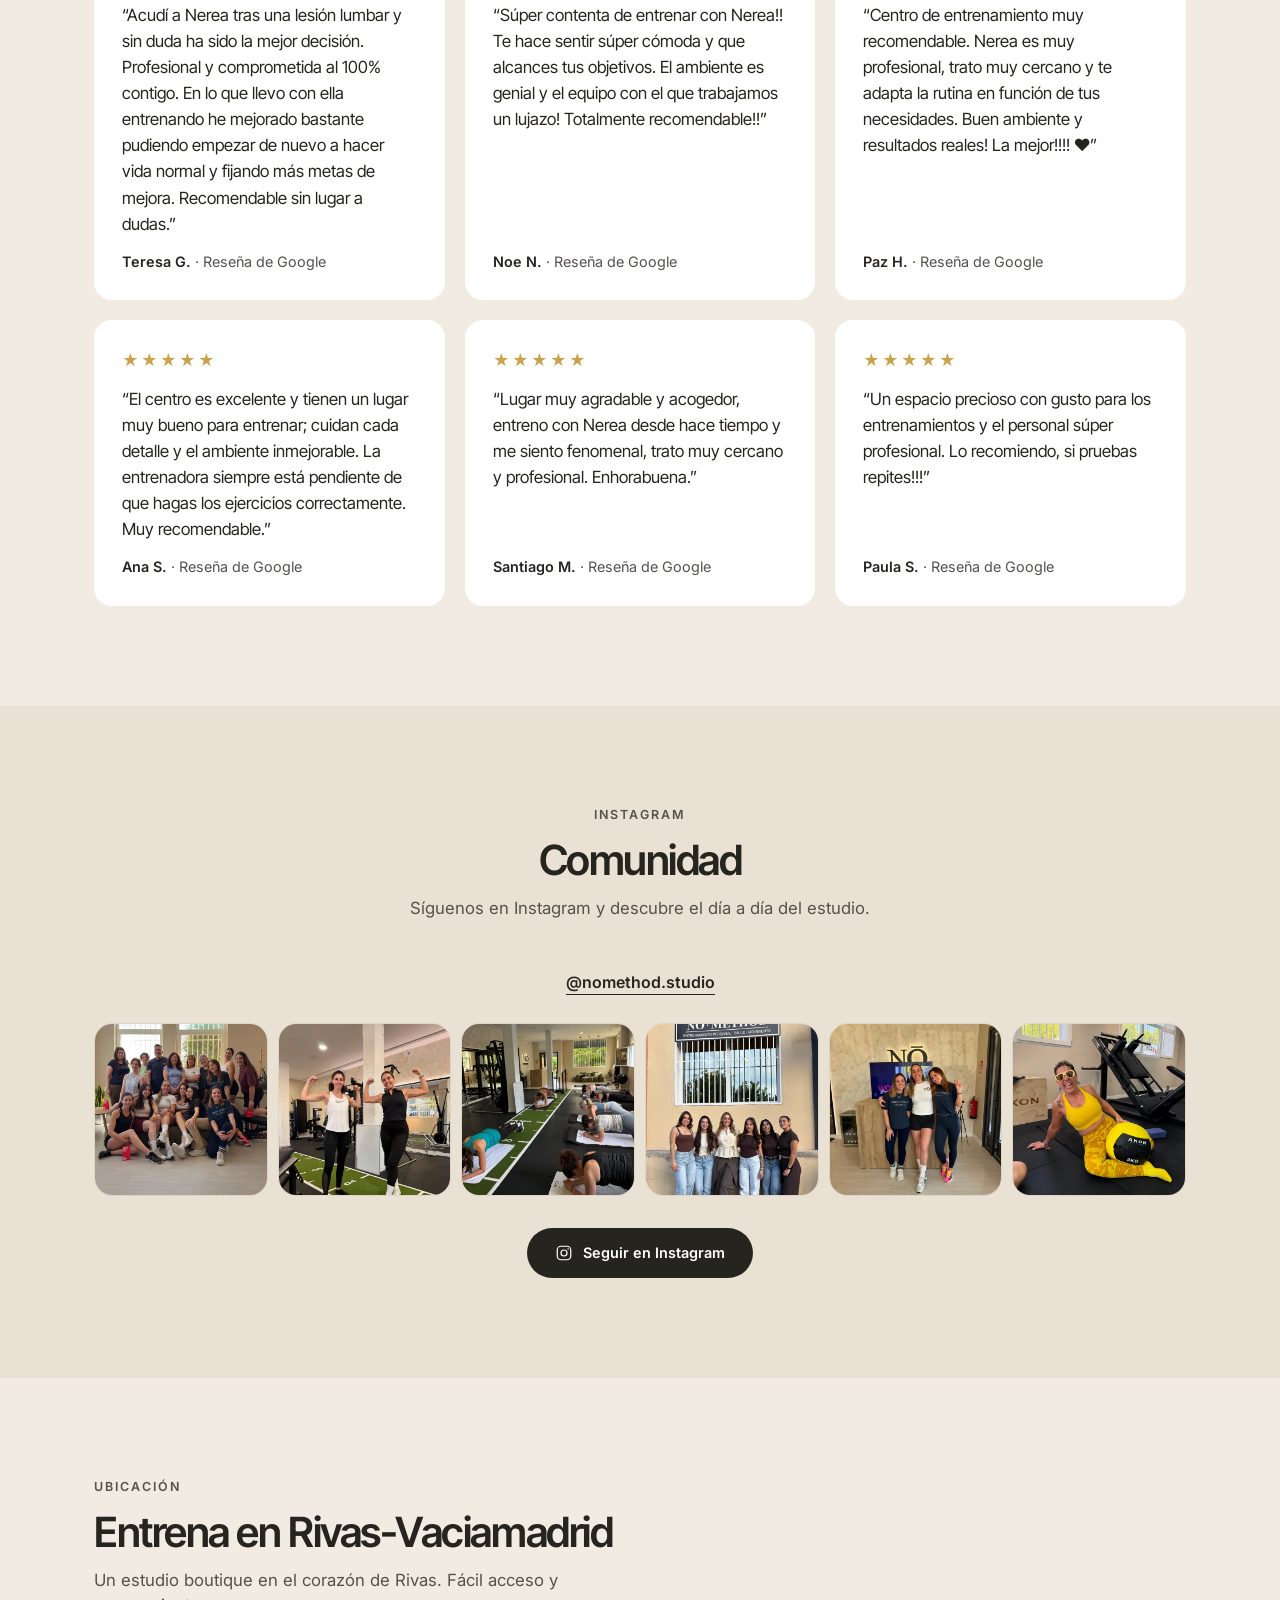
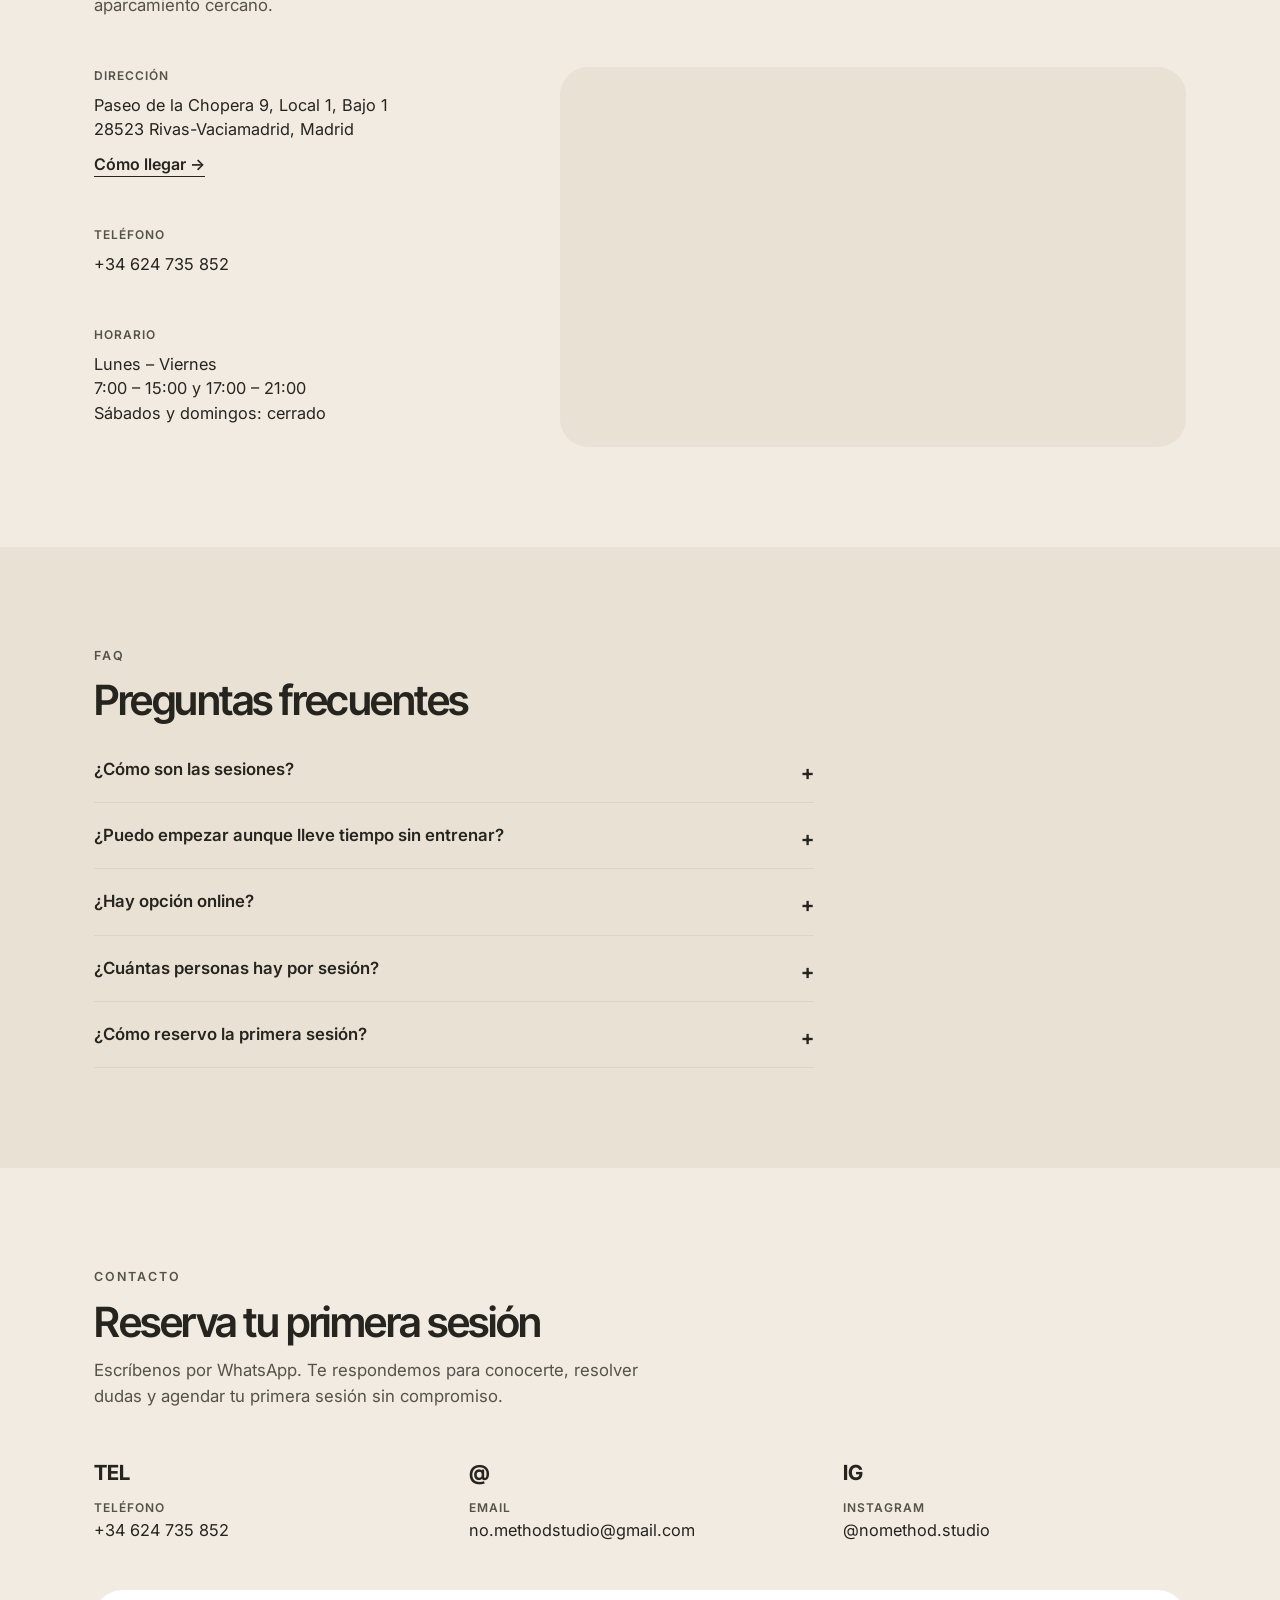
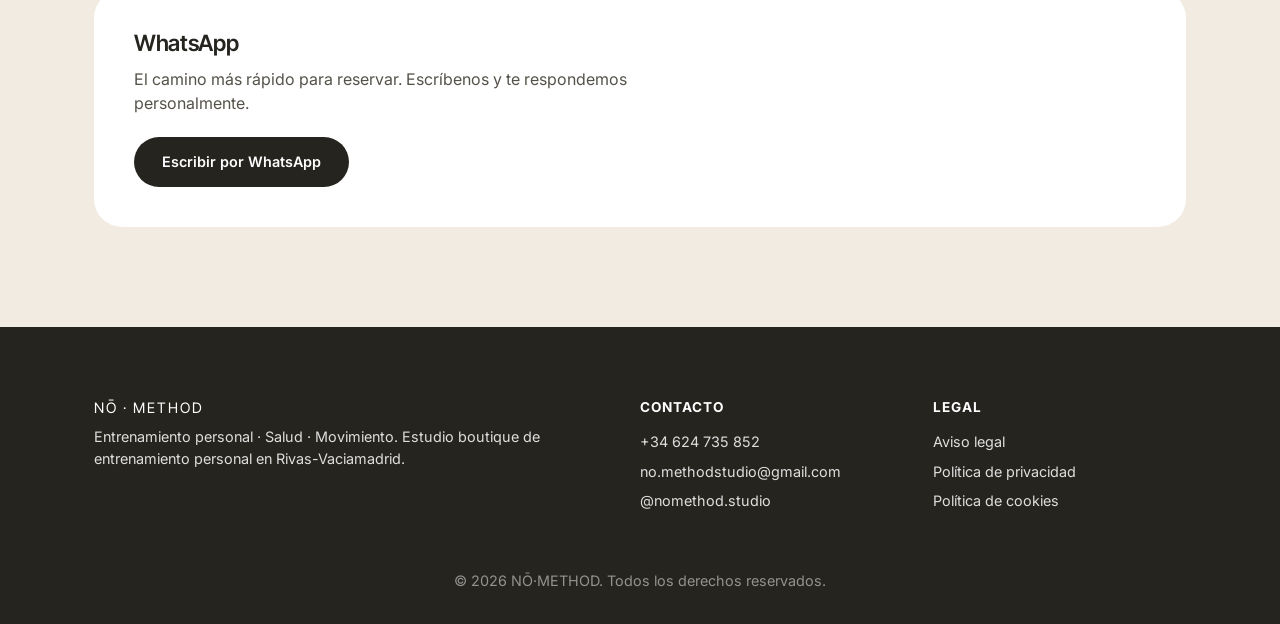
==== commit 023355d2: "Sexta foto en Instagram Co-Authored-By: Claude Opus 5.5 <noreply@anthropic.com>" ====
--- a/index.html
+++ b/index.html
@@ -235,7 +235,7 @@
         <a class="ig-cell ig-photo" href="https://www.instagram.com/nomethod.studio/" target="_blank" rel="noopener"><img src="images/ig-3.webp" alt="Clase en grupo haciendo planchas" loading="lazy"><svg viewBox="0 0 24 24" width="26" height="26" fill="none" stroke="currentColor" stroke-width="1.6" aria-hidden="true"><rect x="3" y="3" width="18" height="18" rx="5"/><circle cx="12" cy="12" r="4"/><circle cx="17.5" cy="6.5" r="1" fill="currentColor" stroke="none"/></svg></a>
         <a class="ig-cell ig-photo" href="https://www.instagram.com/nomethod.studio/" target="_blank" rel="noopener"><img src="images/ig-4.webp" alt="El equipo frente a la fachada de NŌ·METHOD" loading="lazy"><svg viewBox="0 0 24 24" width="26" height="26" fill="none" stroke="currentColor" stroke-width="1.6" aria-hidden="true"><rect x="3" y="3" width="18" height="18" rx="5"/><circle cx="12" cy="12" r="4"/><circle cx="17.5" cy="6.5" r="1" fill="currentColor" stroke="none"/></svg></a>
         <a class="ig-cell ig-photo" href="https://www.instagram.com/nomethod.studio/" target="_blank" rel="noopener"><img src="images/ig-5.webp" alt="Tres clientas en la recepción del estudio" loading="lazy"><svg viewBox="0 0 24 24" width="26" height="26" fill="none" stroke="currentColor" stroke-width="1.6" aria-hidden="true"><rect x="3" y="3" width="18" height="18" rx="5"/><circle cx="12" cy="12" r="4"/><circle cx="17.5" cy="6.5" r="1" fill="currentColor" stroke="none"/></svg></a>
-        <a class="ig-cell" href="https://www.instagram.com/nomethod.studio/" target="_blank" rel="noopener"><svg viewBox="0 0 24 24" width="26" height="26" fill="none" stroke="currentColor" stroke-width="1.6" aria-hidden="true"><rect x="3" y="3" width="18" height="18" rx="5"/><circle cx="12" cy="12" r="4"/><circle cx="17.5" cy="6.5" r="1" fill="currentColor" stroke="none"/></svg><span>Ver más</span></a>
+        <a class="ig-cell ig-photo" href="https://www.instagram.com/nomethod.studio/" target="_blank" rel="noopener"><img src="images/ig-6.webp" alt="Clienta sonriendo con un balón medicinal en el estudio" loading="lazy"><svg viewBox="0 0 24 24" width="26" height="26" fill="none" stroke="currentColor" stroke-width="1.6" aria-hidden="true"><rect x="3" y="3" width="18" height="18" rx="5"/><circle cx="12" cy="12" r="4"/><circle cx="17.5" cy="6.5" r="1" fill="currentColor" stroke="none"/></svg></a>
       </div>
       <a href="https://www.instagram.com/nomethod.studio/" class="btn btn-dark ig-follow" target="_blank" rel="noopener"><svg viewBox="0 0 24 24" width="18" height="18" fill="none" stroke="currentColor" stroke-width="1.6" aria-hidden="true"><rect x="3" y="3" width="18" height="18" rx="5"/><circle cx="12" cy="12" r="4"/><circle cx="17.5" cy="6.5" r="1" fill="currentColor" stroke="none"/></svg>Seguir en Instagram</a>
     </div>
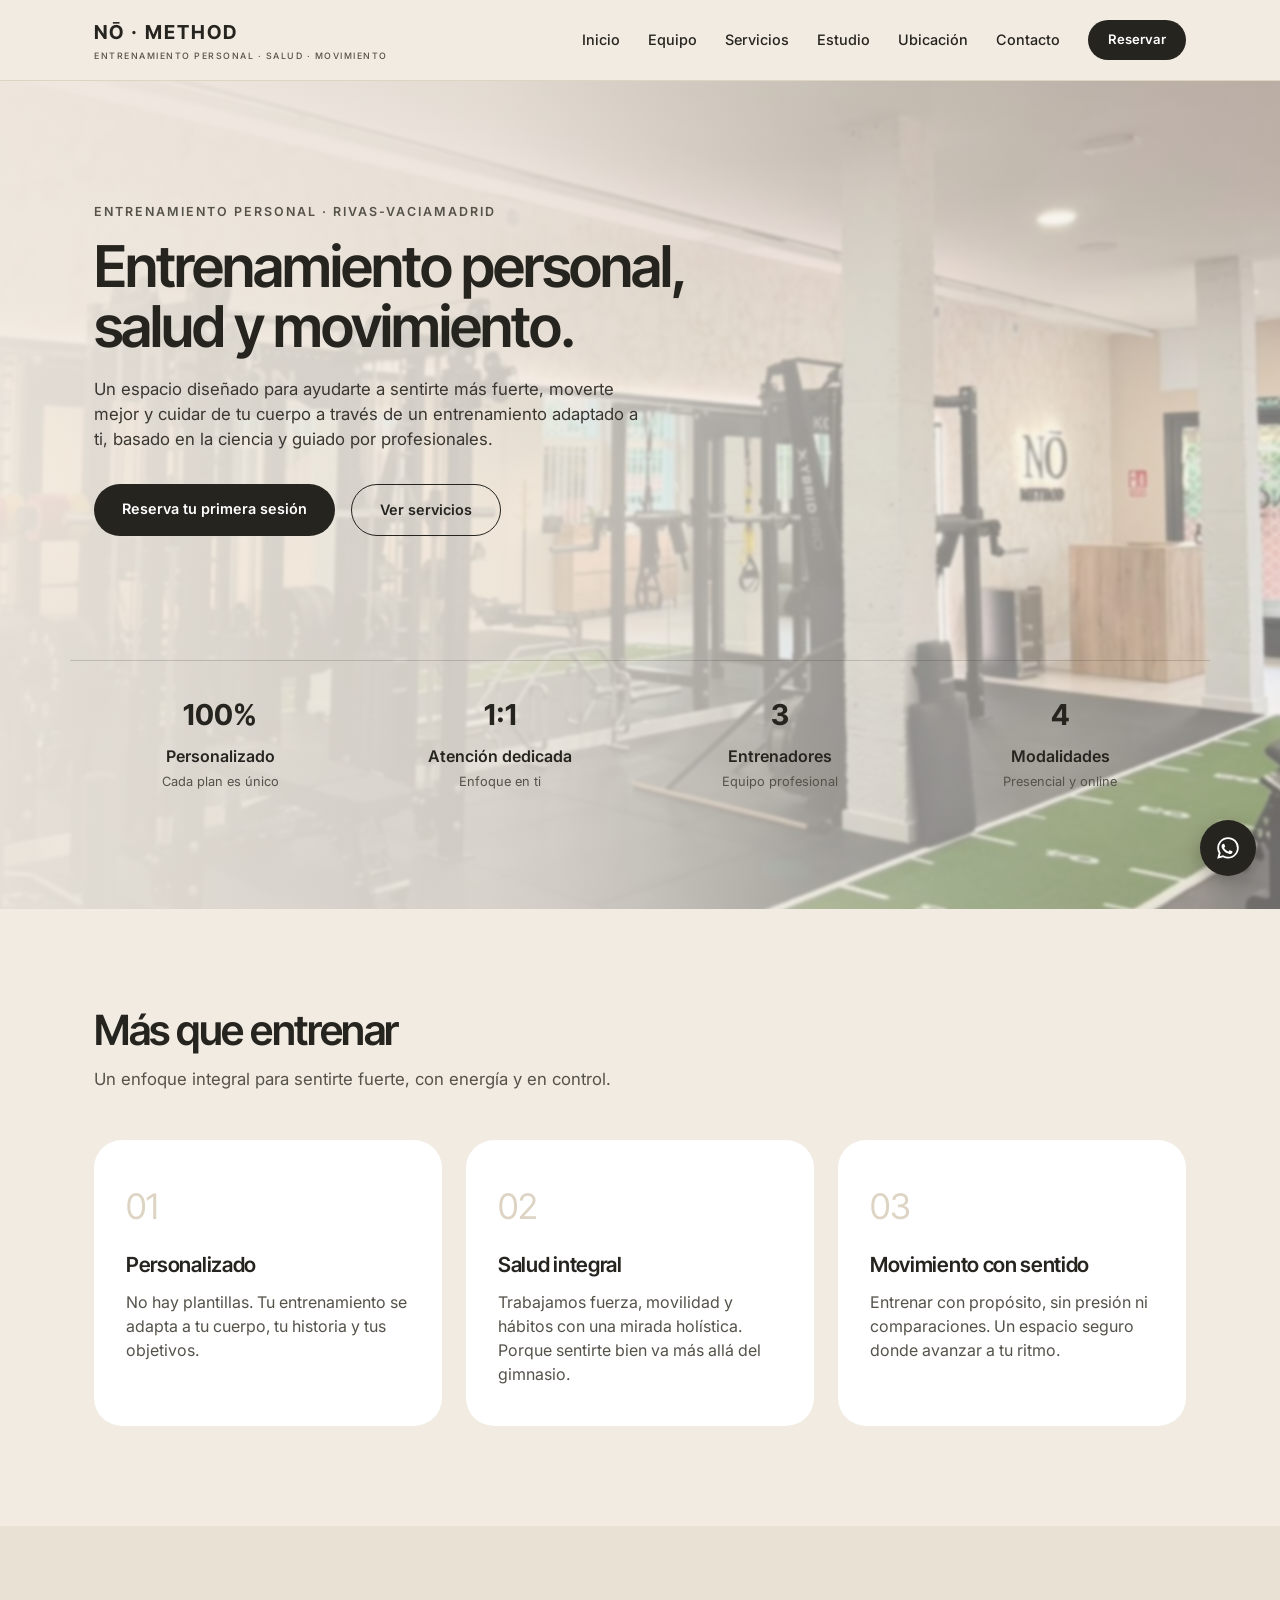
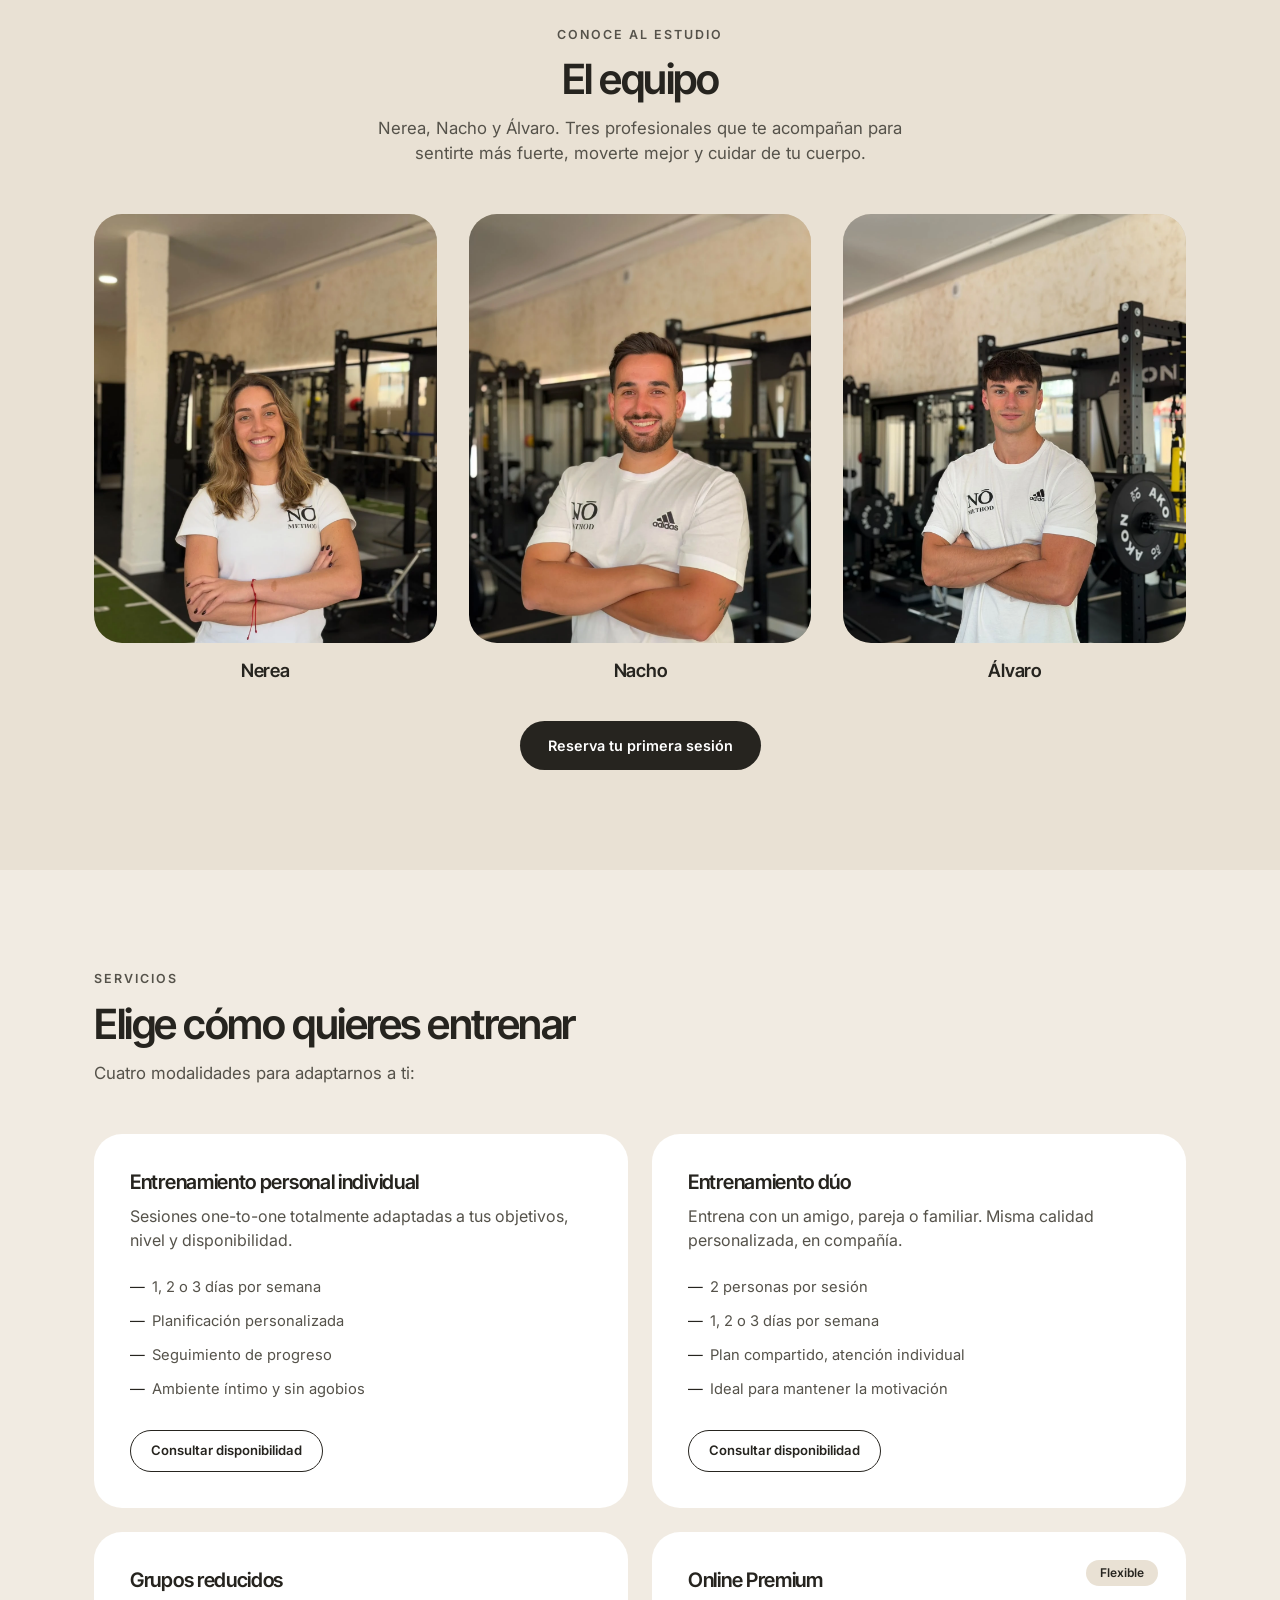
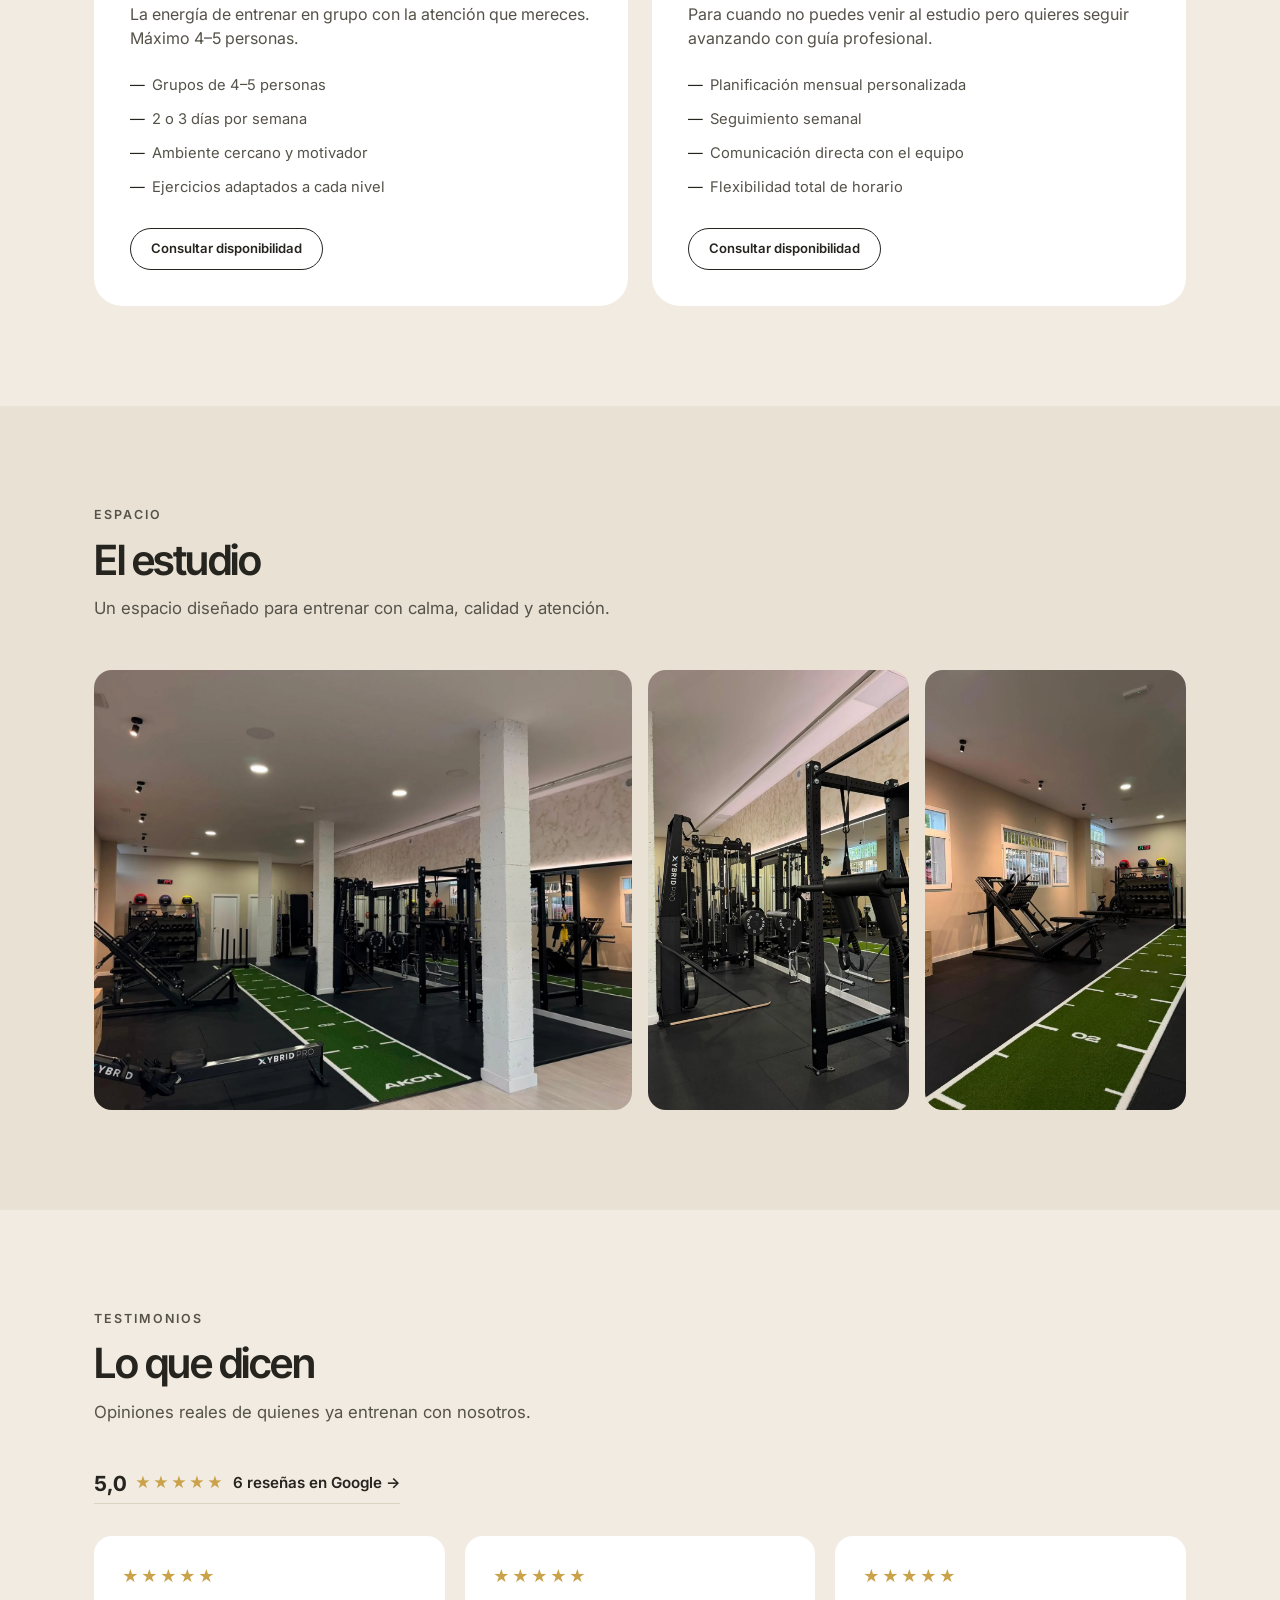
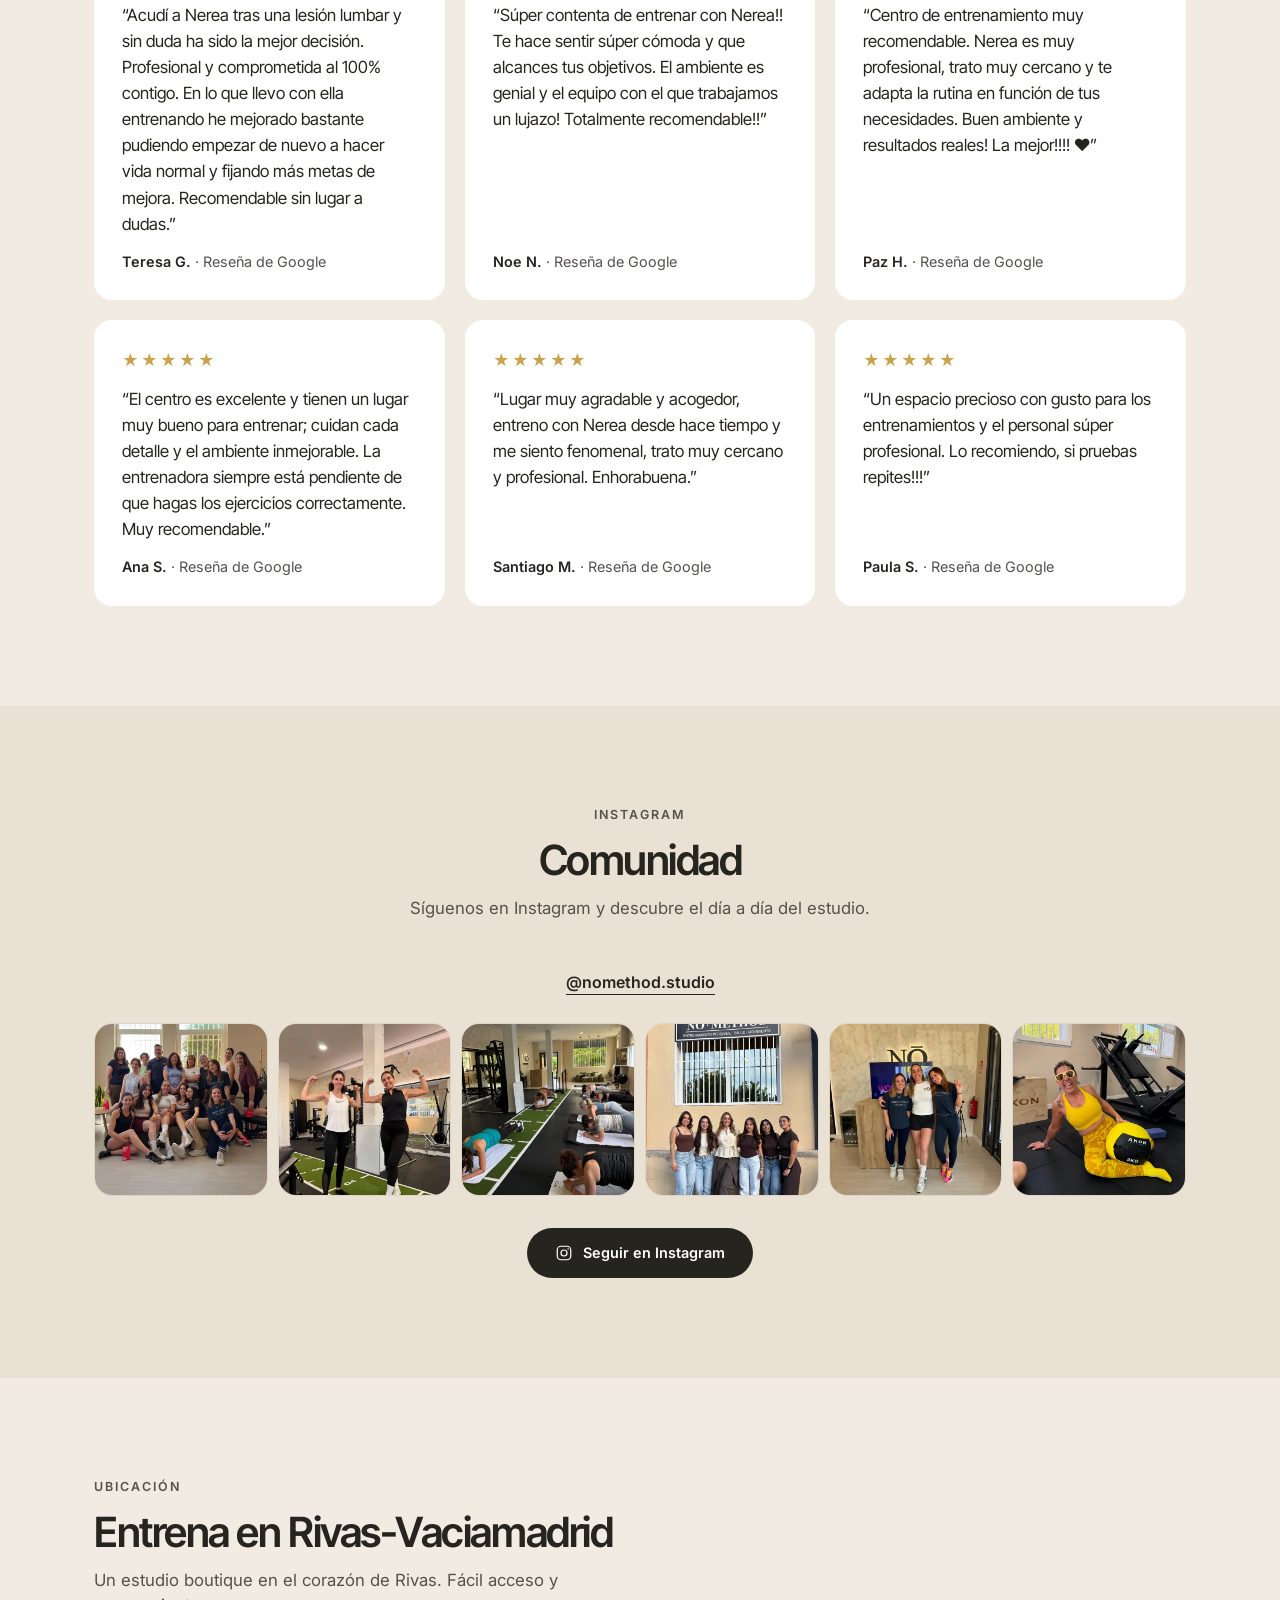
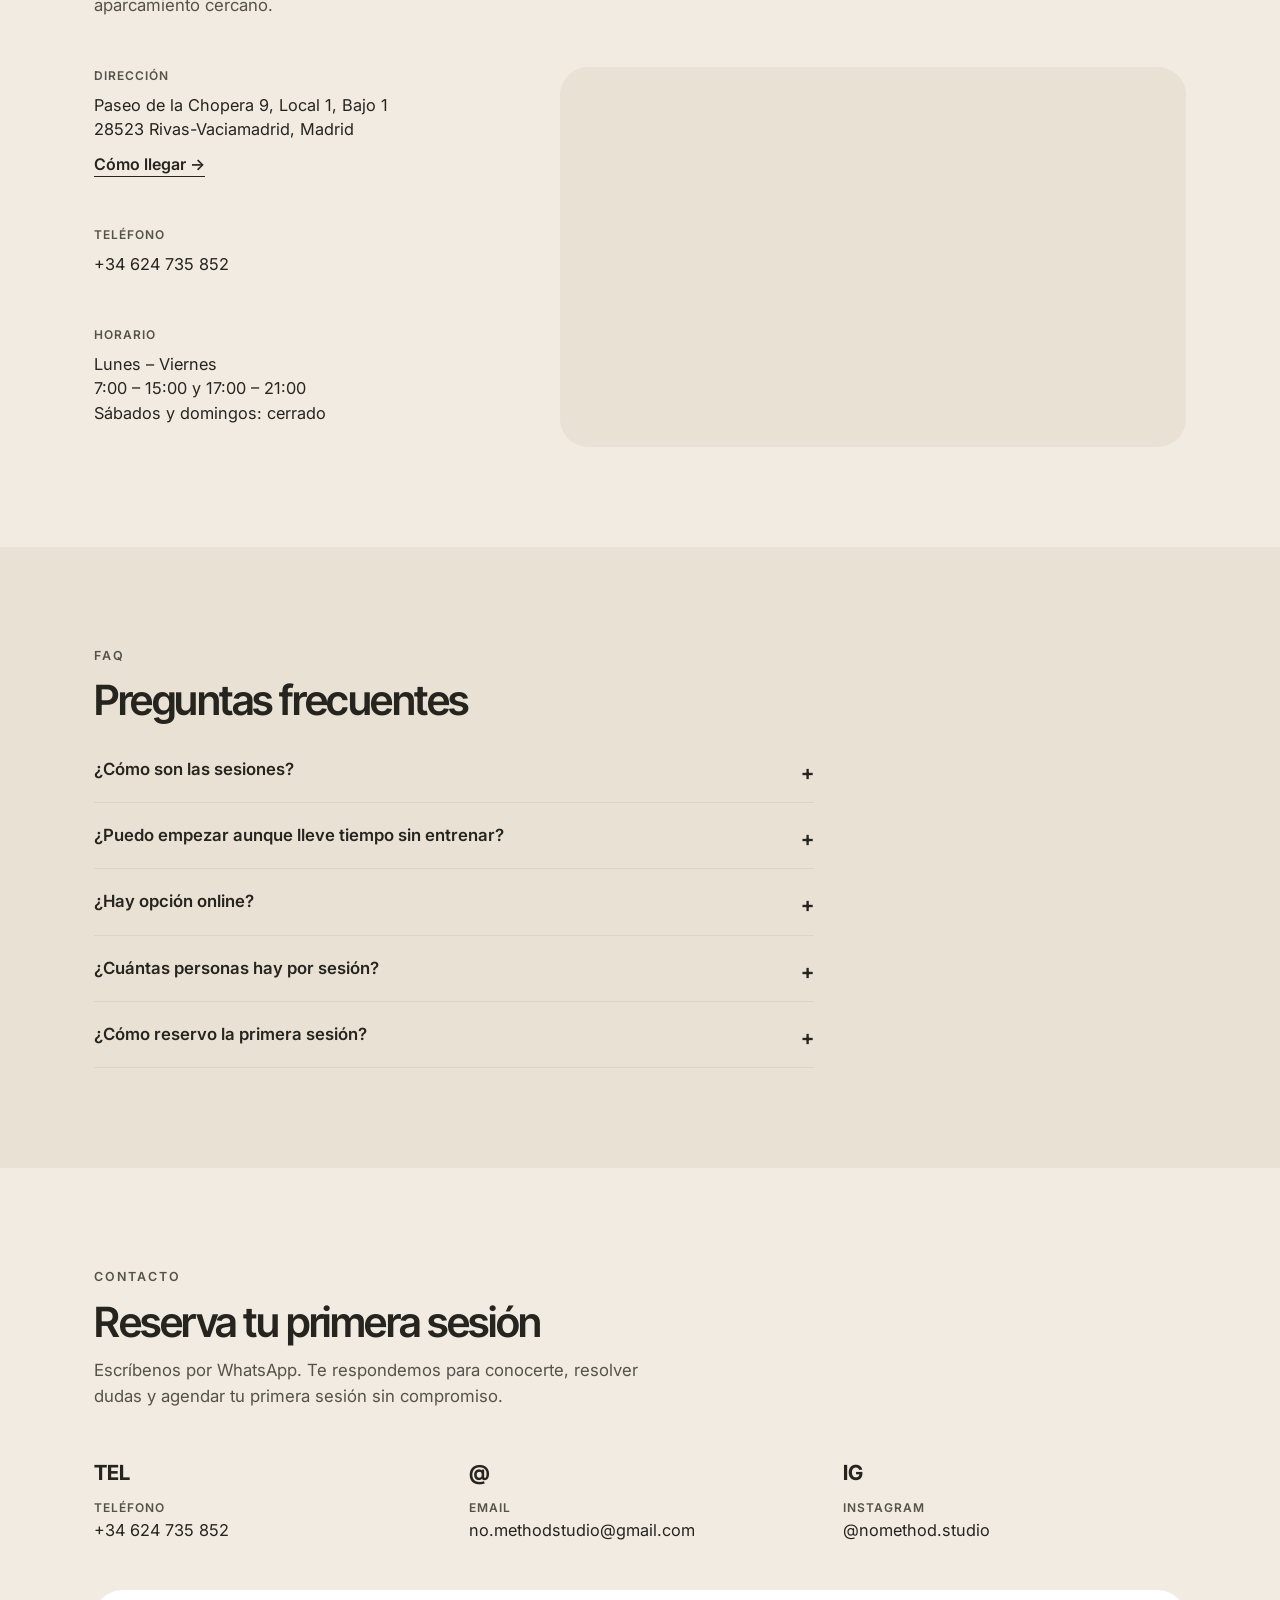
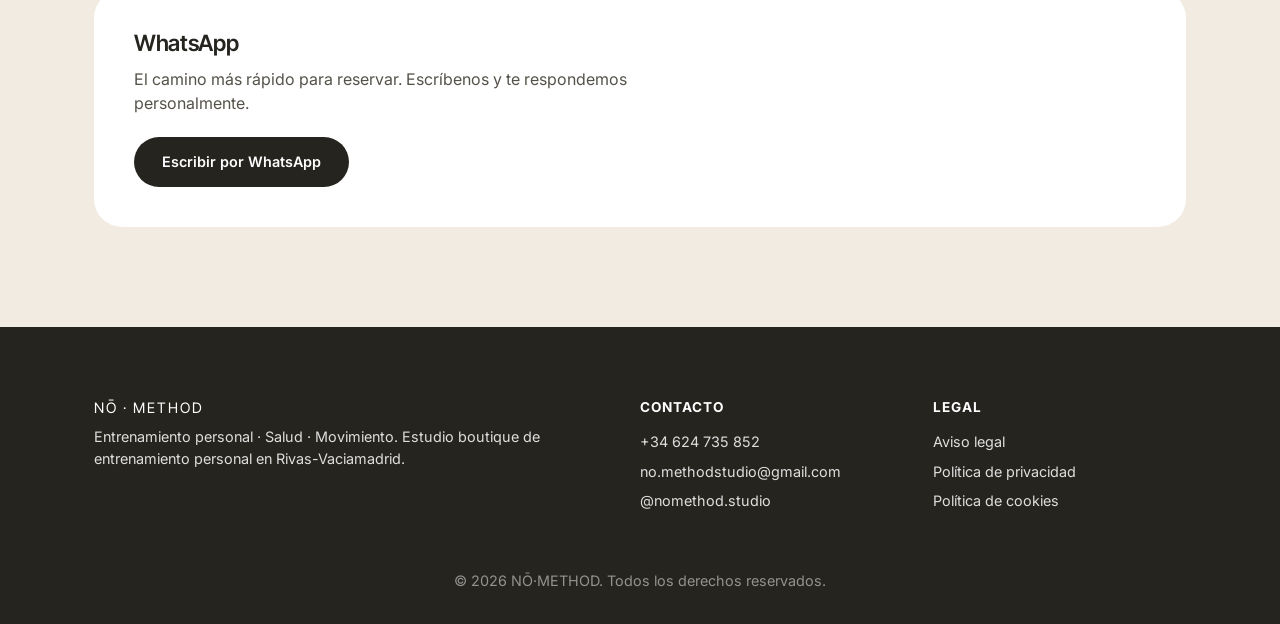
==== commit f95fa8bc: "Foto de Nerea e icono con el logo NŌ METHOD Co-Authored-By: Claude Opus 5.5 <noreply@anthropic.com>" ====
--- a/index.html
+++ b/index.html
@@ -3,12 +3,80 @@
 <head>
 <meta charset="UTF-8">
 <meta name="viewport" content="width=device-width, initial-scale=1.0">
-<title>NŌ·METHOD | Entrenamiento personal en Rivas-Vaciamadrid</title>
-<meta name="description" content="Estudio boutique de entrenamiento personal en Rivas-Vaciamadrid. Trabajo dedicado, enfocado y adaptado a tus necesidades.">
+<title>NoMethod Rivas | Entrenamiento personal y grupos reducidos en Rivas-Vaciamadrid</title>
+<meta name="description" content="NŌ·METHOD (NoMethod Rivas): estudio boutique de entrenamiento personal y grupos reducidos en Rivas-Vaciamadrid. Sesiones individuales, dúo, grupos y online. Reserva por WhatsApp.">
 <link rel="preconnect" href="https://fonts.googleapis.com">
 <link rel="preconnect" href="https://fonts.gstatic.com" crossorigin>
 <link href="https://fonts.googleapis.com/css2?family=Inter+Tight:wght@500;600;700&family=Inter:wght@400;500;600&display=swap" rel="stylesheet">
 <link rel="stylesheet" href="styles.css">
+<link rel="canonical" href="https://nomethodstudio.com/">
+<link rel="icon" href="/favicon.ico" sizes="48x48">
+<link rel="icon" href="/favicon-192.png" type="image/png" sizes="192x192">
+<link rel="apple-touch-icon" href="/apple-touch-icon.png">
+<meta property="og:type" content="website">
+<meta property="og:site_name" content="NŌ·METHOD">
+<meta property="og:title" content="NoMethod Rivas | Entrenamiento personal y grupos reducidos">
+<meta property="og:description" content="Estudio de entrenamiento personal en Rivas-Vaciamadrid. Sesiones individuales, dúo, grupos reducidos y online.">
+<meta property="og:url" content="https://nomethodstudio.com/">
+<meta property="og:image" content="https://nomethodstudio.com/images/og-image.jpg">
+<meta property="og:locale" content="es_ES">
+<meta name="twitter:card" content="summary_large_image">
+<script type="application/ld+json">
+{
+  "@context": "https://schema.org",
+  "@type": "HealthClub",
+  "name": "NoMethod Rivas | NŌ·METHOD",
+  "alternateName": [
+    "NŌ·METHOD",
+    "NoMethod",
+    "No Method Rivas"
+  ],
+  "description": "Estudio de entrenamiento personal y grupos reducidos en Rivas-Vaciamadrid.",
+  "url": "https://nomethodstudio.com/",
+  "image": "https://nomethodstudio.com/images/og-image.jpg",
+  "logo": "https://nomethodstudio.com/images/logo.png",
+  "telephone": "+34 624 735 852",
+  "email": "no.methodstudio@gmail.com",
+  "address": {
+    "@type": "PostalAddress",
+    "streetAddress": "Paseo de la Chopera 9, Local 1, Bajo 1",
+    "postalCode": "28523",
+    "addressLocality": "Rivas-Vaciamadrid",
+    "addressRegion": "Madrid",
+    "addressCountry": "ES"
+  },
+  "openingHoursSpecification": [
+    {
+      "@type": "OpeningHoursSpecification",
+      "dayOfWeek": [
+        "Monday",
+        "Tuesday",
+        "Wednesday",
+        "Thursday",
+        "Friday"
+      ],
+      "opens": "07:00",
+      "closes": "15:00"
+    },
+    {
+      "@type": "OpeningHoursSpecification",
+      "dayOfWeek": [
+        "Monday",
+        "Tuesday",
+        "Wednesday",
+        "Thursday",
+        "Friday"
+      ],
+      "opens": "17:00",
+      "closes": "21:00"
+    }
+  ],
+  "sameAs": [
+    "https://www.instagram.com/nomethod.studio/",
+    "https://maps.google.com/?cid=6704130666896987651"
+  ]
+}
+</script>
 </head>
 <body>
 
@@ -87,7 +155,7 @@
       <p class="section-lead center">Nerea, Nacho y Álvaro. Tres profesionales que te acompañan para sentirte más fuerte, moverte mejor y cuidar de tu cuerpo.</p>
       <div class="team-grid">
         <div class="team-card">
-          <div class="team-photo" data-initials="NE"></div>
+          <div class="team-photo"><img src="images/equipo-nerea.webp" alt="Nerea, entrenadora de NŌ·METHOD, en el estudio" loading="lazy"></div>
           <h3>Nerea</h3>
         </div>
         <div class="team-card">
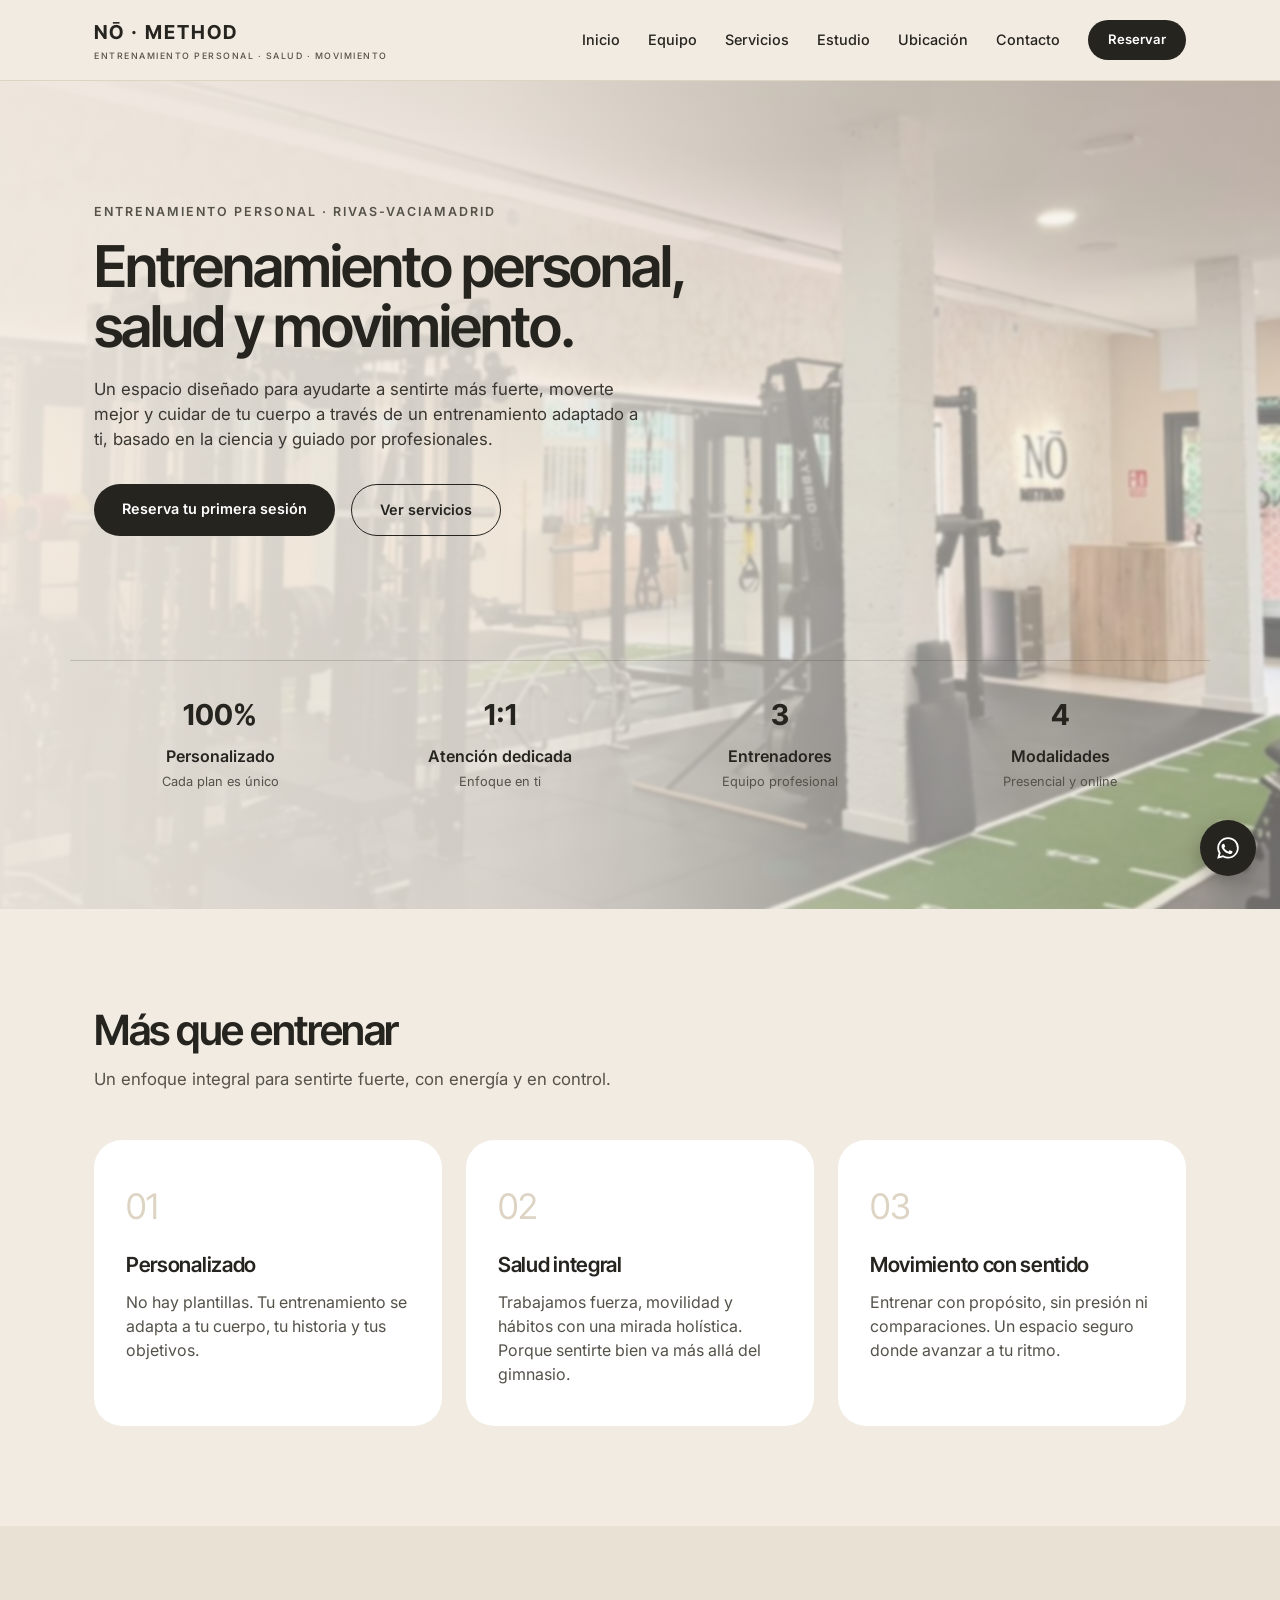
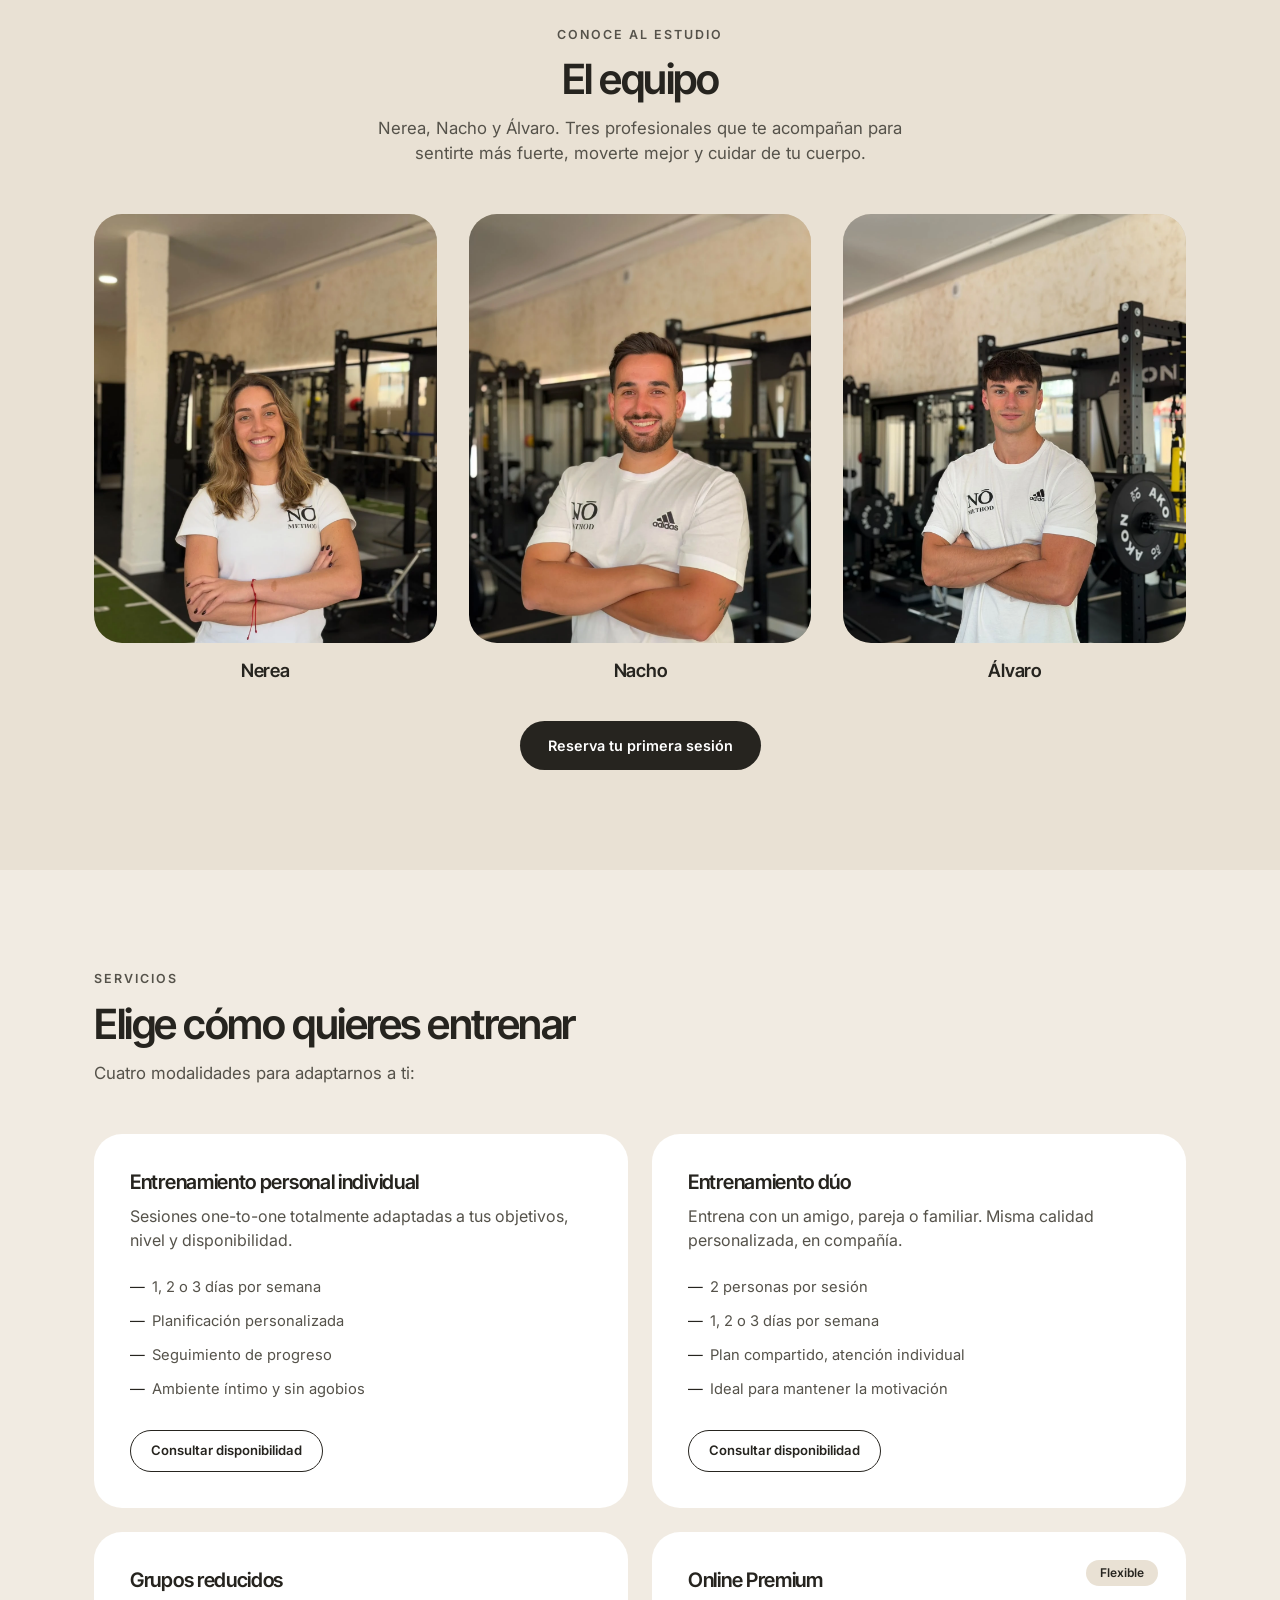
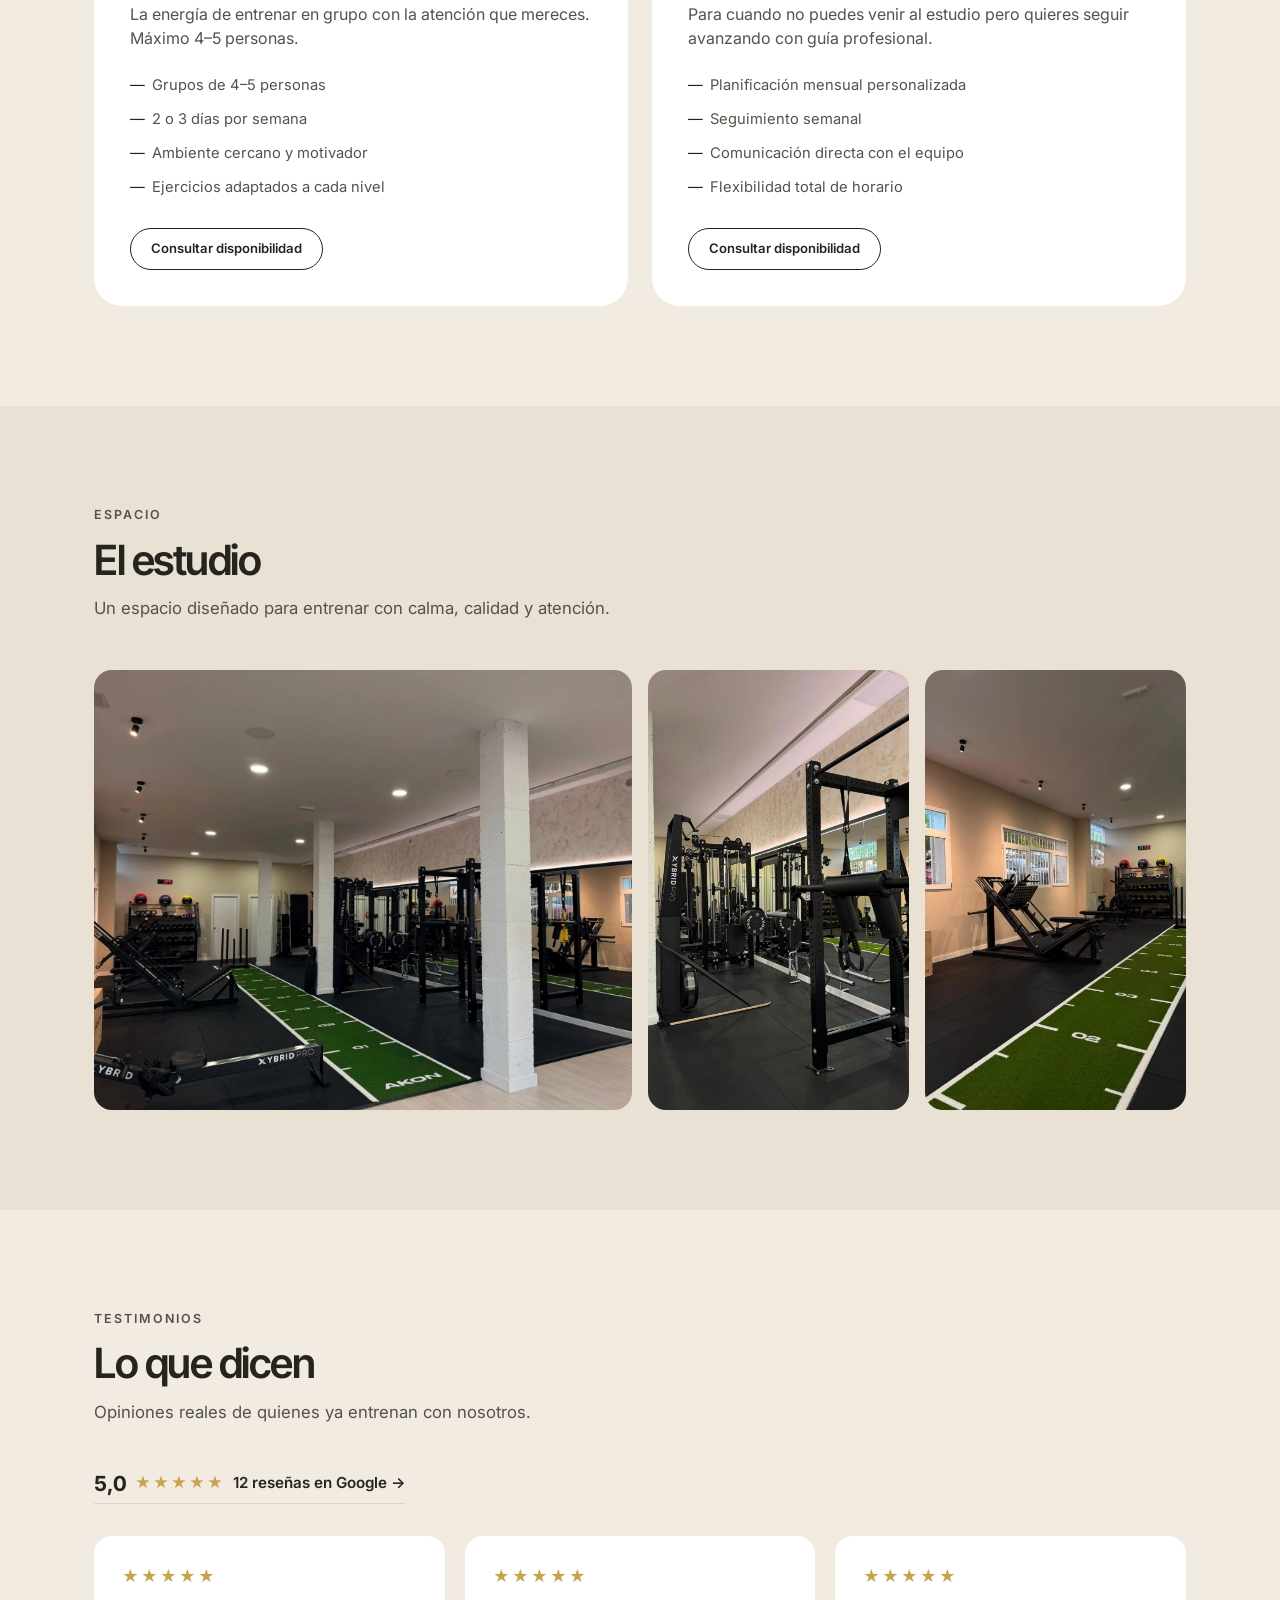
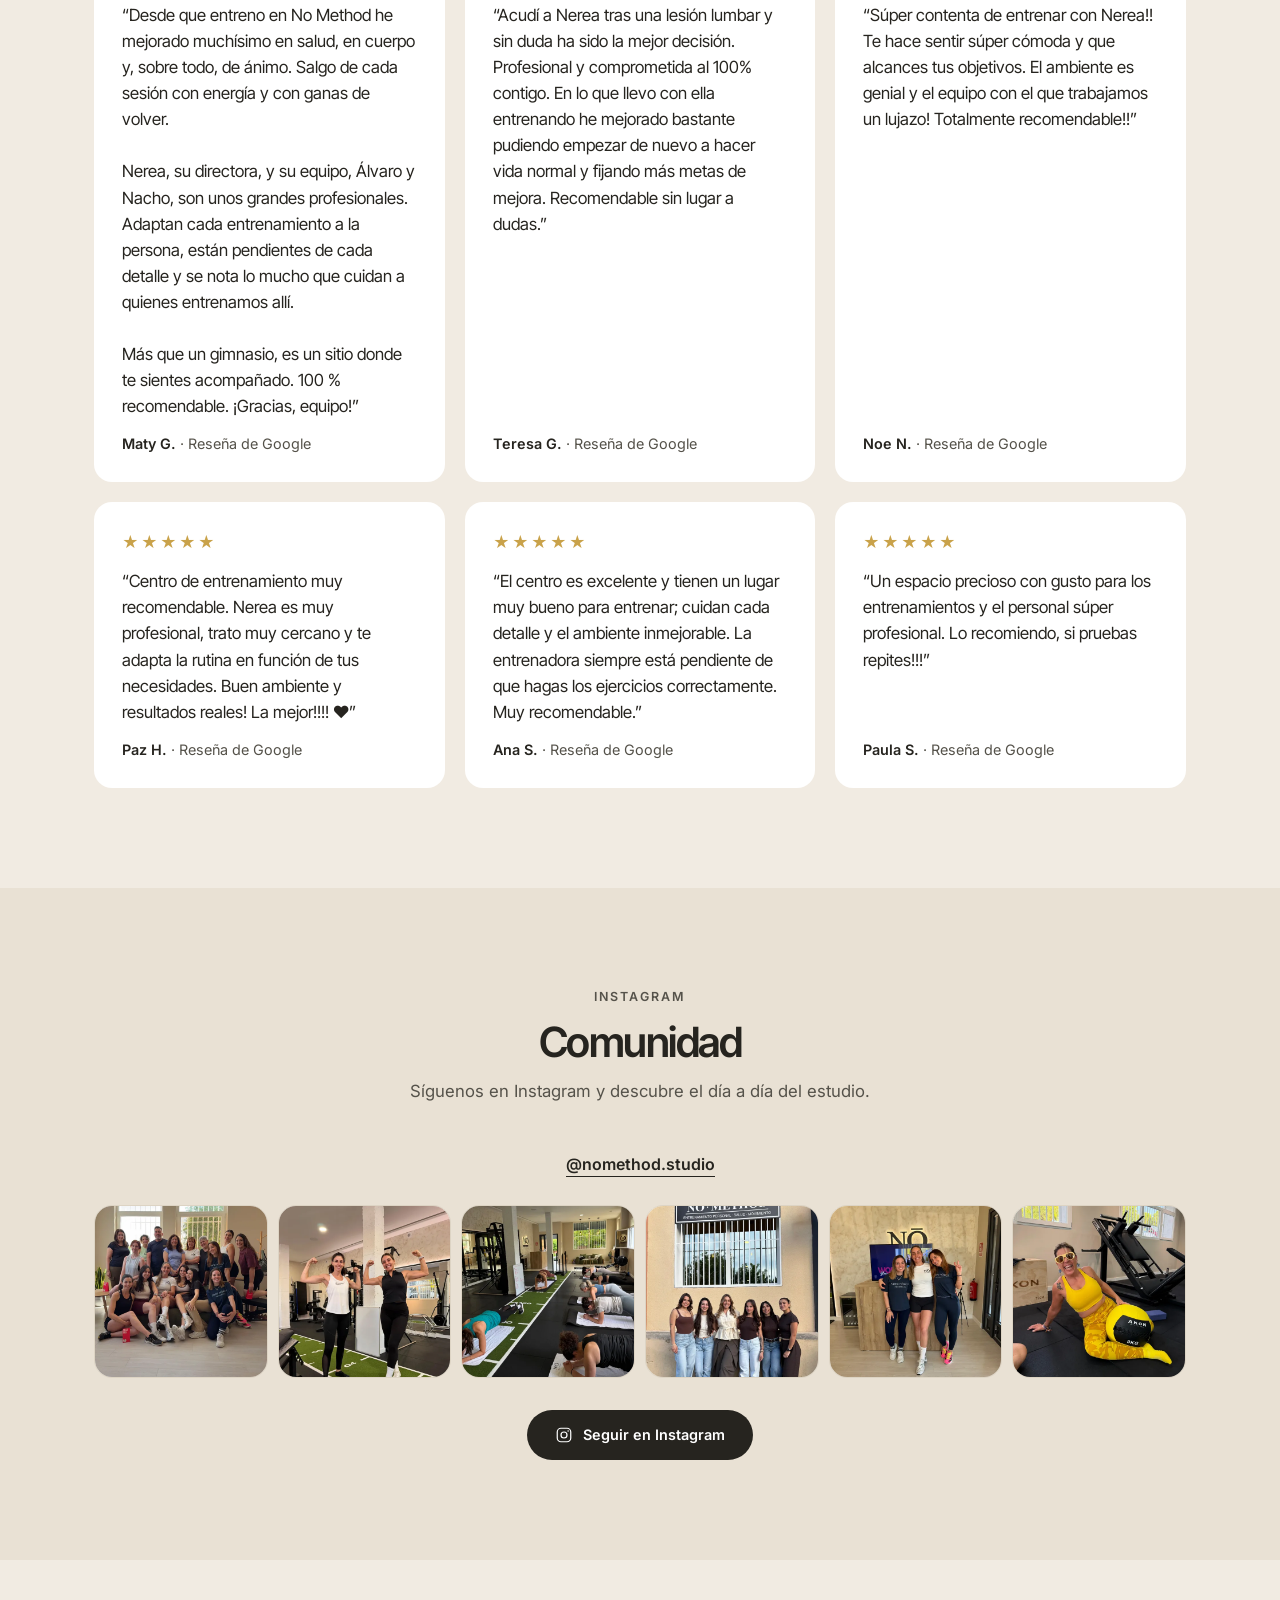
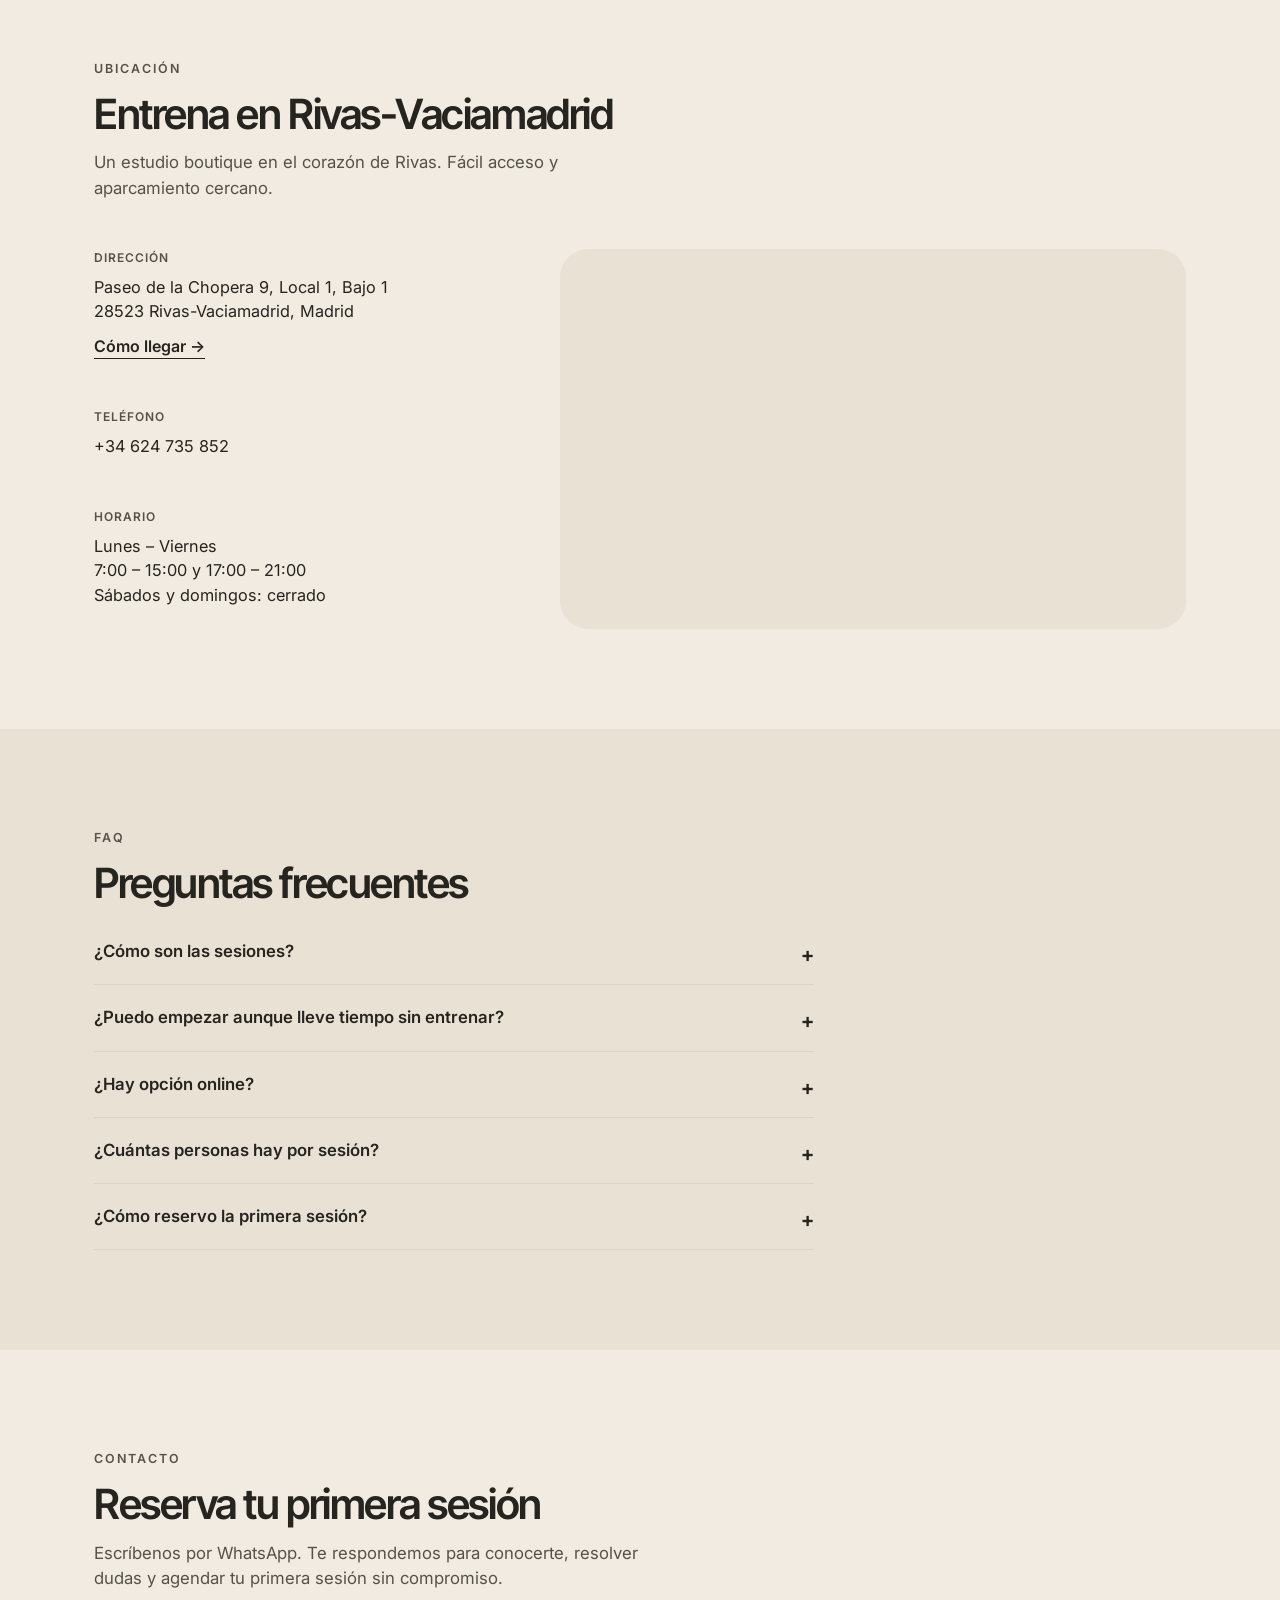
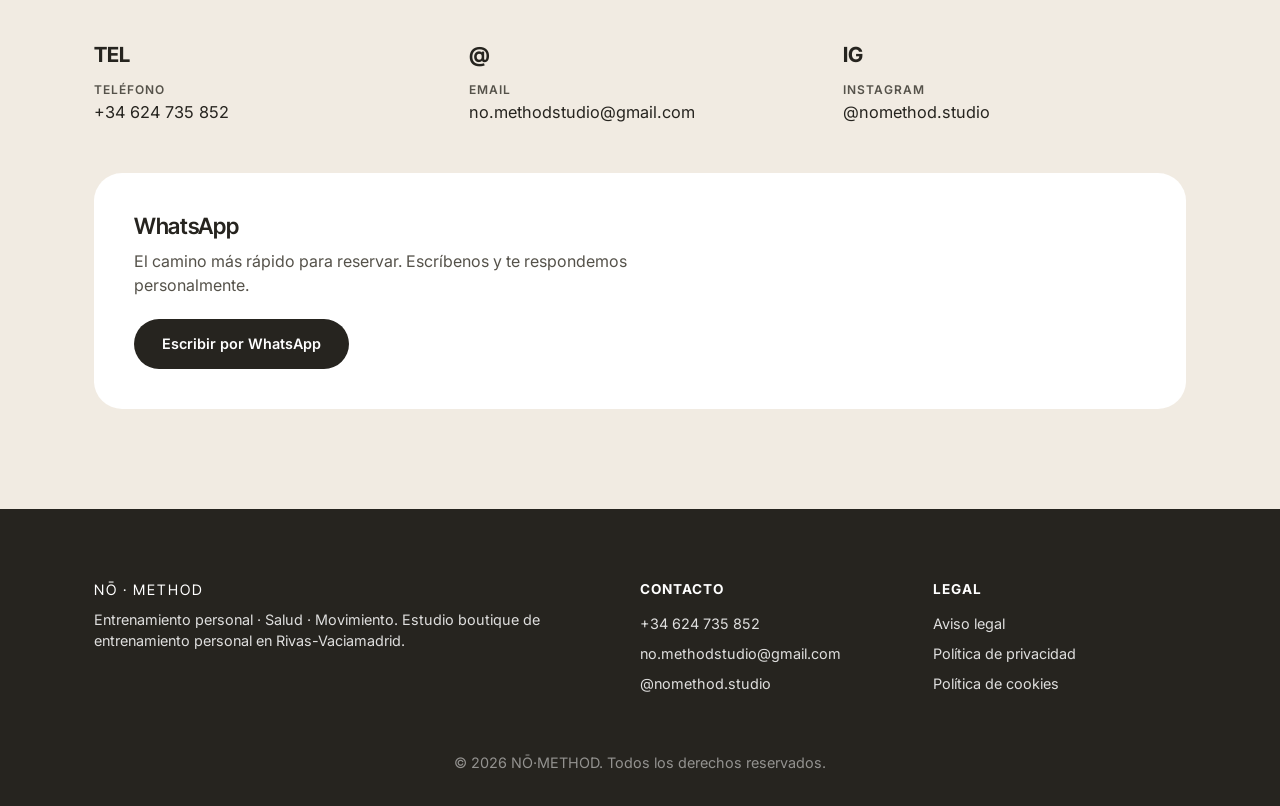
==== commit b2d0b58e: "Reseña de Maty García y contador a 12 reseñas Co-Authored-By: Claude Opus 5.5 <noreply@anthropic.com" ====
--- a/index.html
+++ b/index.html
@@ -254,8 +254,13 @@
       <p class="eyebrow">Testimonios</p>
       <h2>Lo que dicen</h2>
       <p class="section-lead">Opiniones reales de quienes ya entrenan con nosotros.</p>
-      <a class="google-rating" href="https://www.google.com/maps/search/?api=1&amp;query=NoMethod%20Rivas%20Entrenamiento%20Personal%20y%20Grupos%20Reducidos%2C%20Paseo%20de%20la%20Chopera%209%2C%20Rivas-Vaciamadrid" target="_blank" rel="noopener"><strong>5,0</strong> <span class="stars" aria-hidden="true">★★★★★</span> 6 reseñas en Google →</a>
+      <a class="google-rating" href="https://www.google.com/maps/search/?api=1&amp;query=NoMethod%20Rivas%20Entrenamiento%20Personal%20y%20Grupos%20Reducidos%2C%20Paseo%20de%20la%20Chopera%209%2C%20Rivas-Vaciamadrid" target="_blank" rel="noopener"><strong>5,0</strong> <span class="stars" aria-hidden="true">★★★★★</span> 12 reseñas en Google →</a>
       <div class="reviews-grid">
+        <blockquote class="review">
+          <div class="stars" aria-label="5 de 5 estrellas">★★★★★</div>
+          <p>“Desde que entreno en No Method he mejorado muchísimo en salud, en cuerpo y, sobre todo, de ánimo. Salgo de cada sesión con energía y con ganas de volver.<br><br>Nerea, su directora, y su equipo, Álvaro y Nacho, son unos grandes profesionales. Adaptan cada entrenamiento a la persona, están pendientes de cada detalle y se nota lo mucho que cuidan a quienes entrenamos allí.<br><br>Más que un gimnasio, es un sitio donde te sientes acompañado. 100 % recomendable. ¡Gracias, equipo!”</p>
+          <footer>Maty G. <span>· Reseña de Google</span></footer>
+        </blockquote>
         <blockquote class="review">
           <div class="stars" aria-label="5 de 5 estrellas">★★★★★</div>
           <p>“Acudí a Nerea tras una lesión lumbar y sin duda ha sido la mejor decisión. Profesional y comprometida al 100% contigo. En lo que llevo con ella entrenando he mejorado bastante pudiendo empezar de nuevo a hacer vida normal y fijando más metas de mejora. Recomendable sin lugar a dudas.”</p>
@@ -275,11 +280,6 @@
           <div class="stars" aria-label="5 de 5 estrellas">★★★★★</div>
           <p>“El centro es excelente y tienen un lugar muy bueno para entrenar; cuidan cada detalle y el ambiente inmejorable. La entrenadora siempre está pendiente de que hagas los ejercicios correctamente. Muy recomendable.”</p>
           <footer>Ana S. <span>· Reseña de Google</span></footer>
-        </blockquote>
-        <blockquote class="review">
-          <div class="stars" aria-label="5 de 5 estrellas">★★★★★</div>
-          <p>“Lugar muy agradable y acogedor, entreno con Nerea desde hace tiempo y me siento fenomenal, trato muy cercano y profesional. Enhorabuena.”</p>
-          <footer>Santiago M. <span>· Reseña de Google</span></footer>
         </blockquote>
         <blockquote class="review">
           <div class="stars" aria-label="5 de 5 estrellas">★★★★★</div>
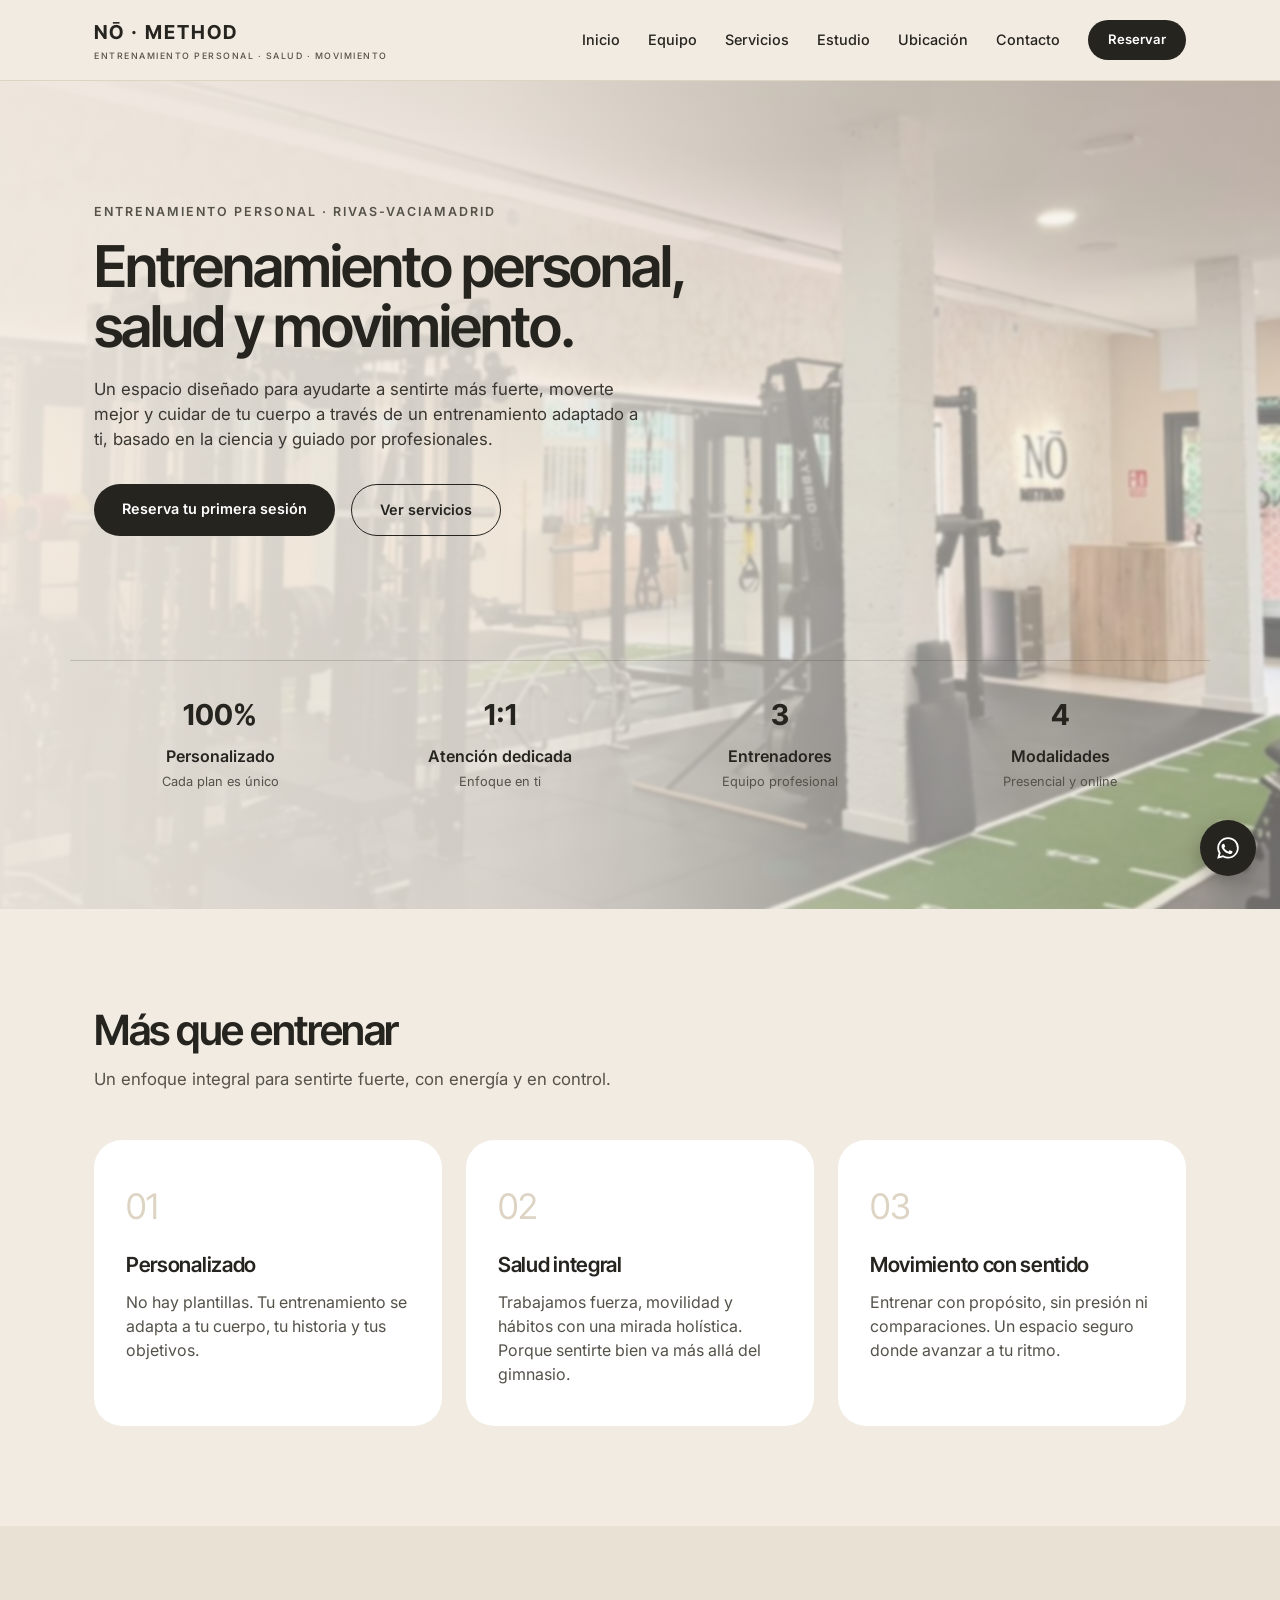
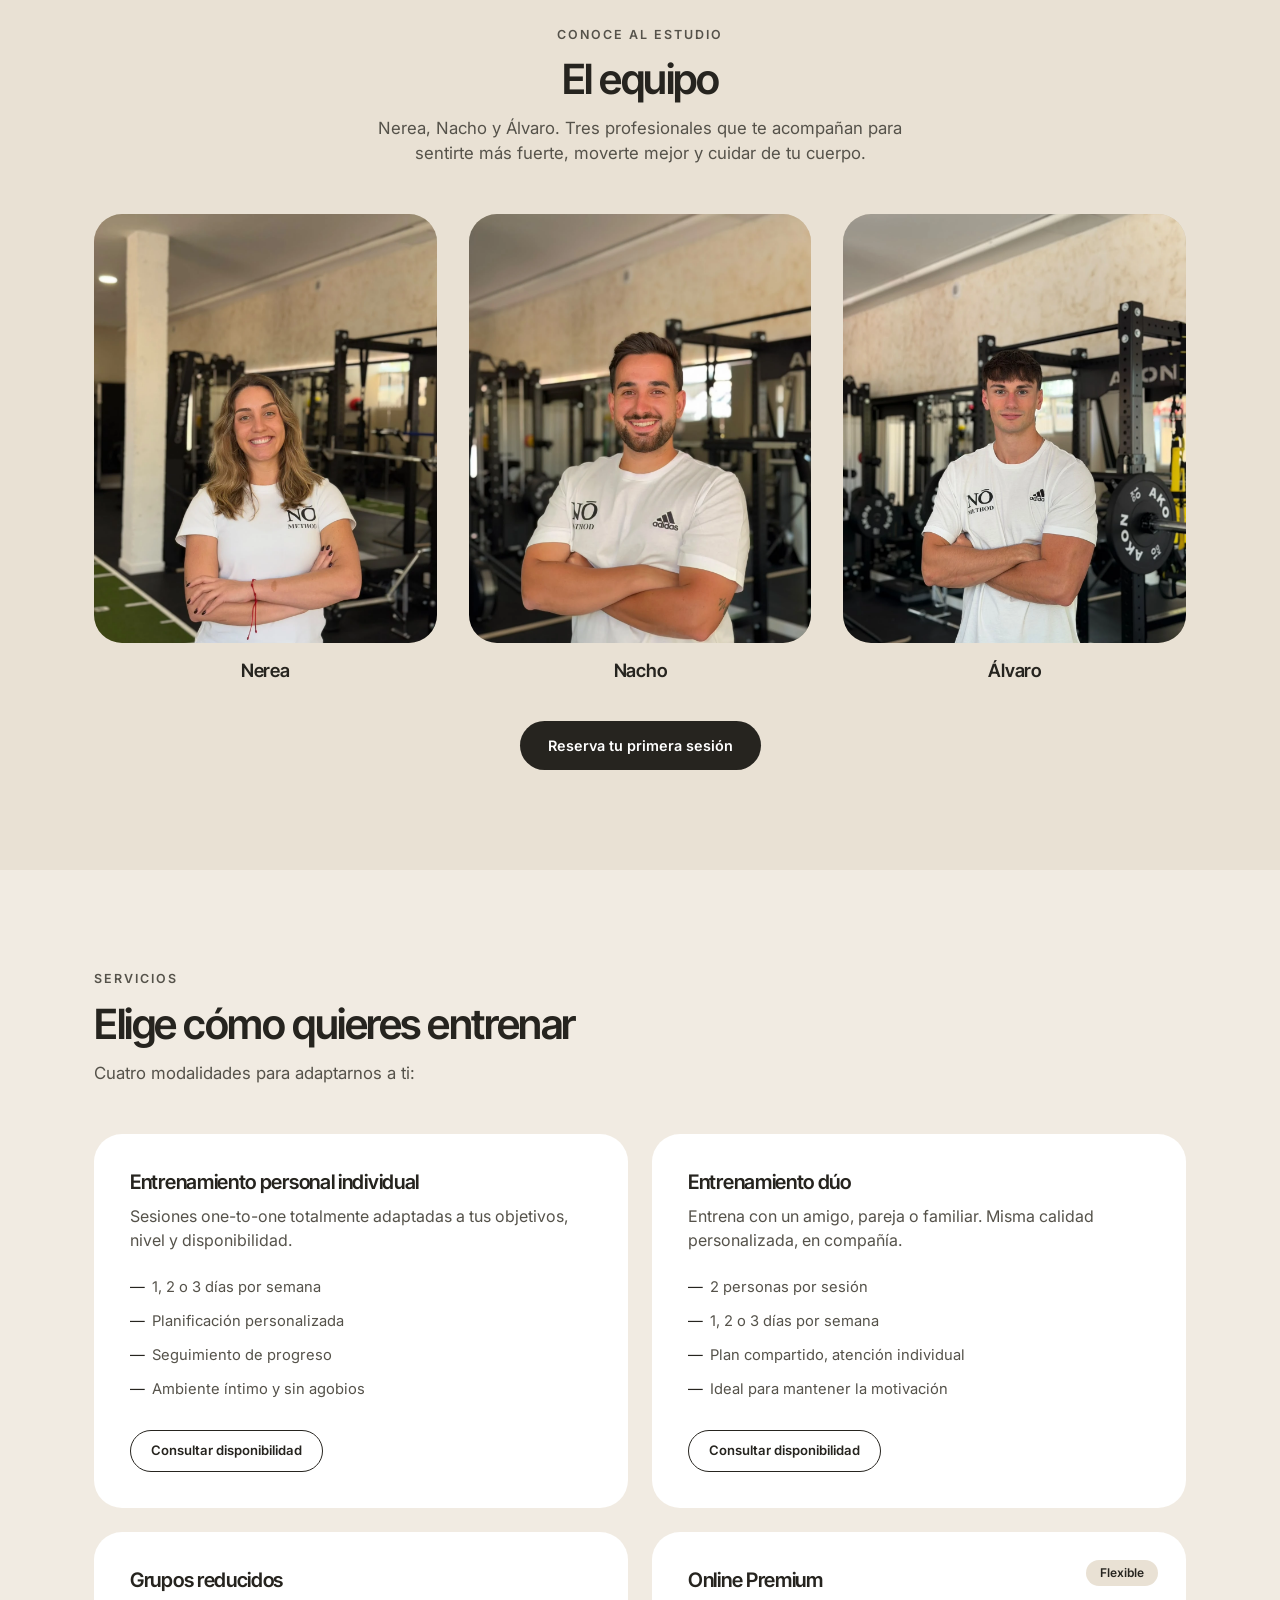
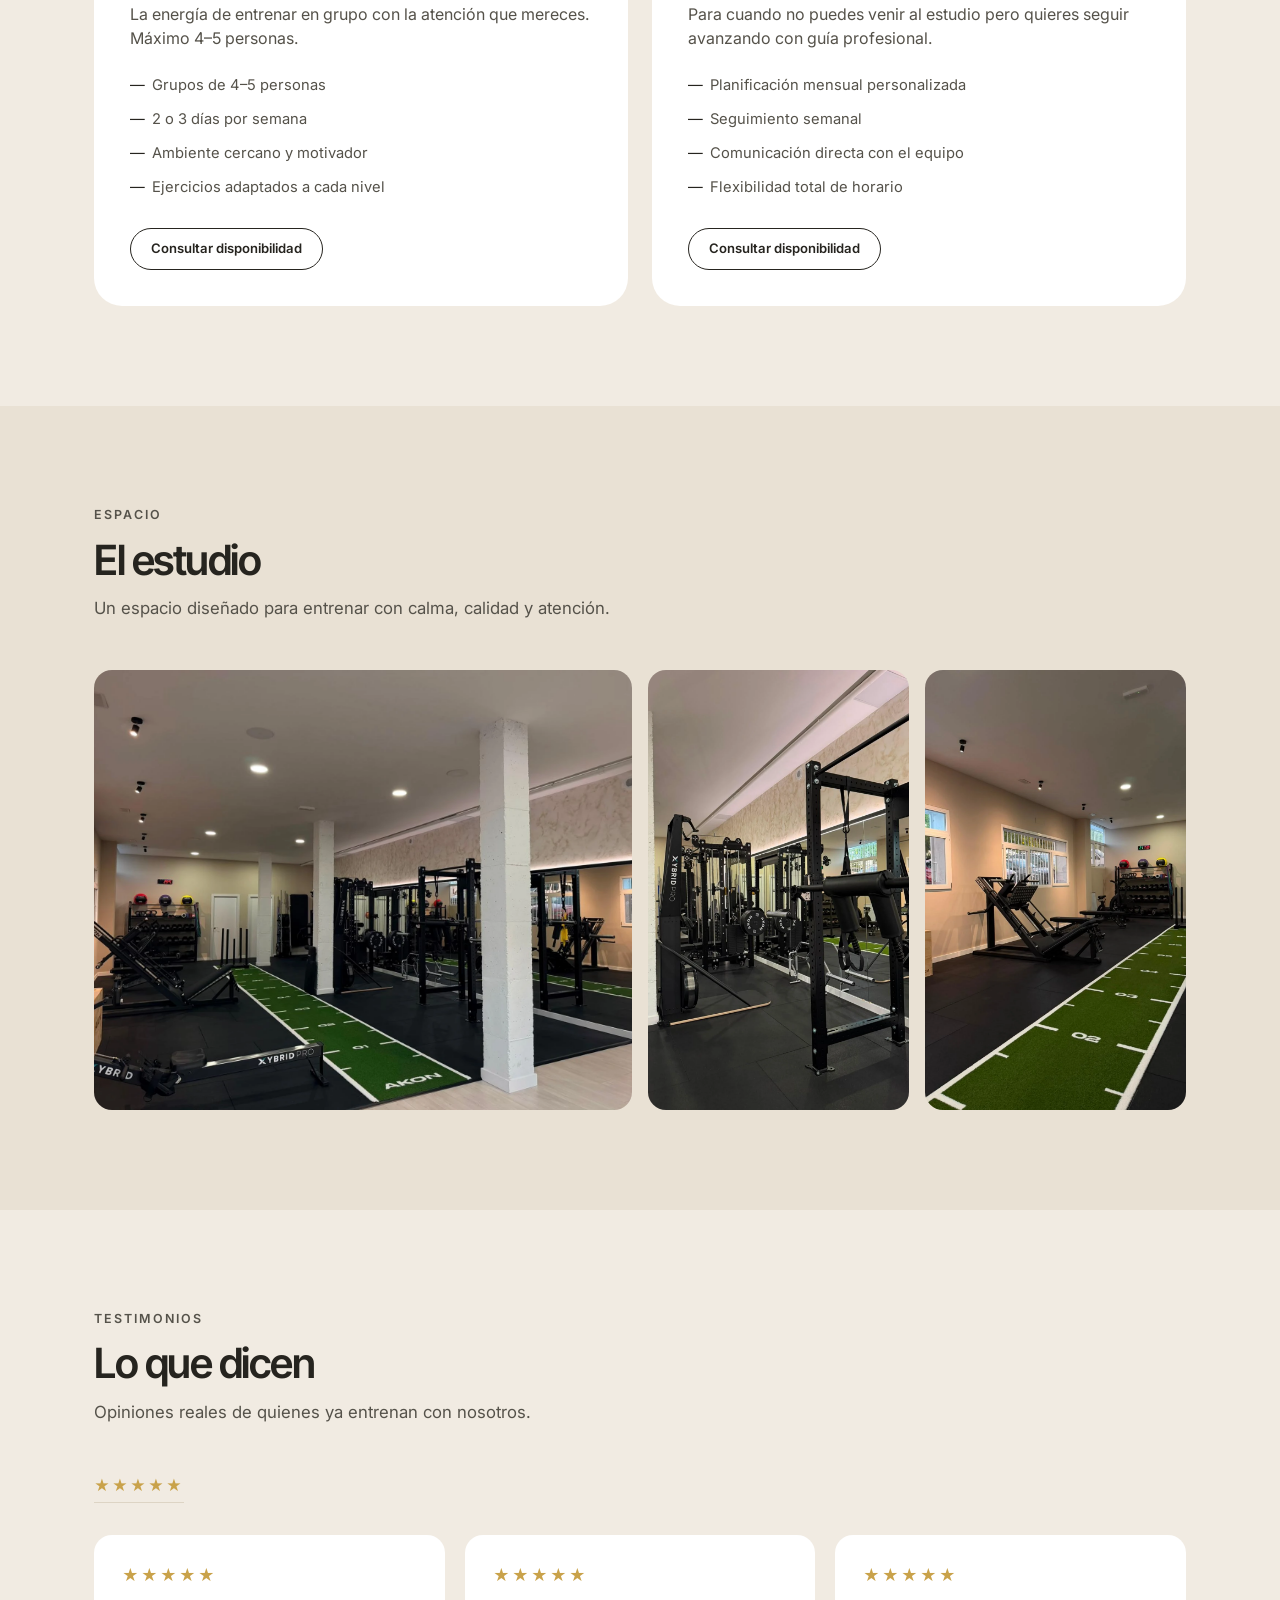
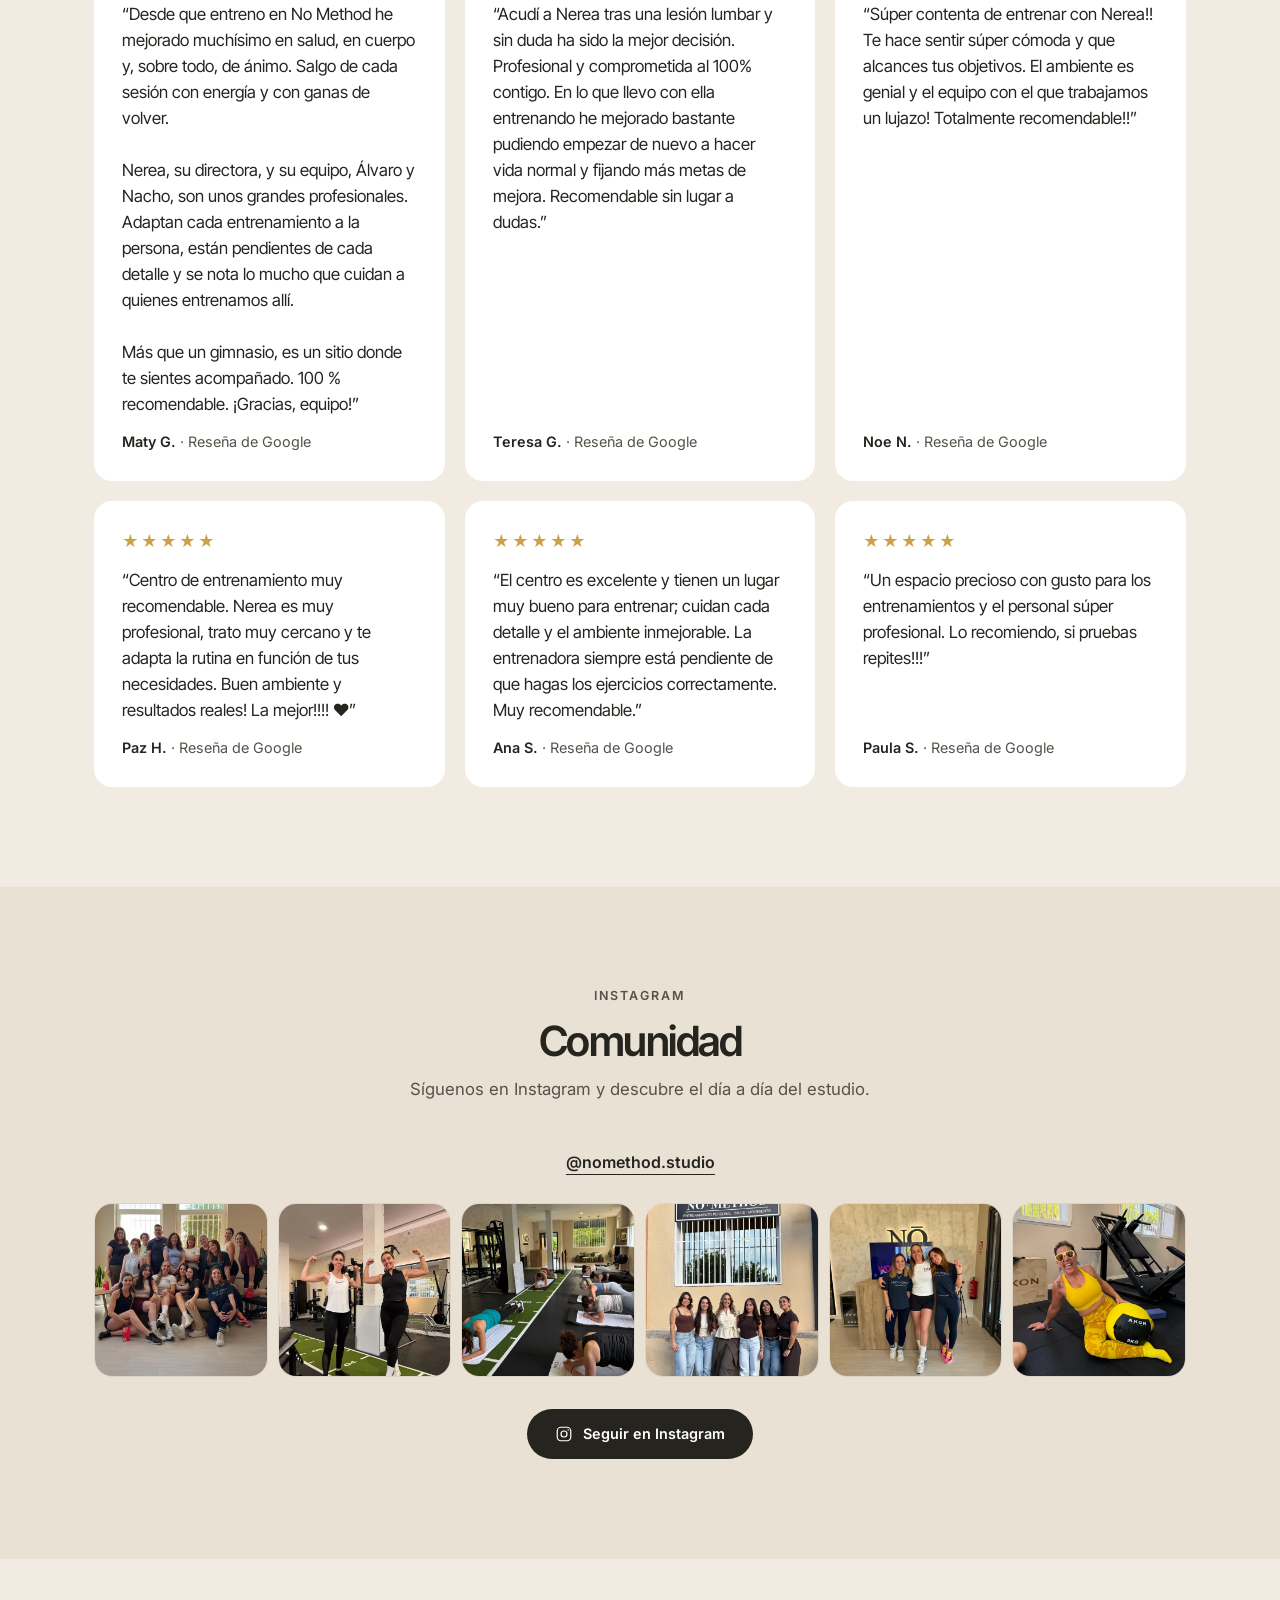
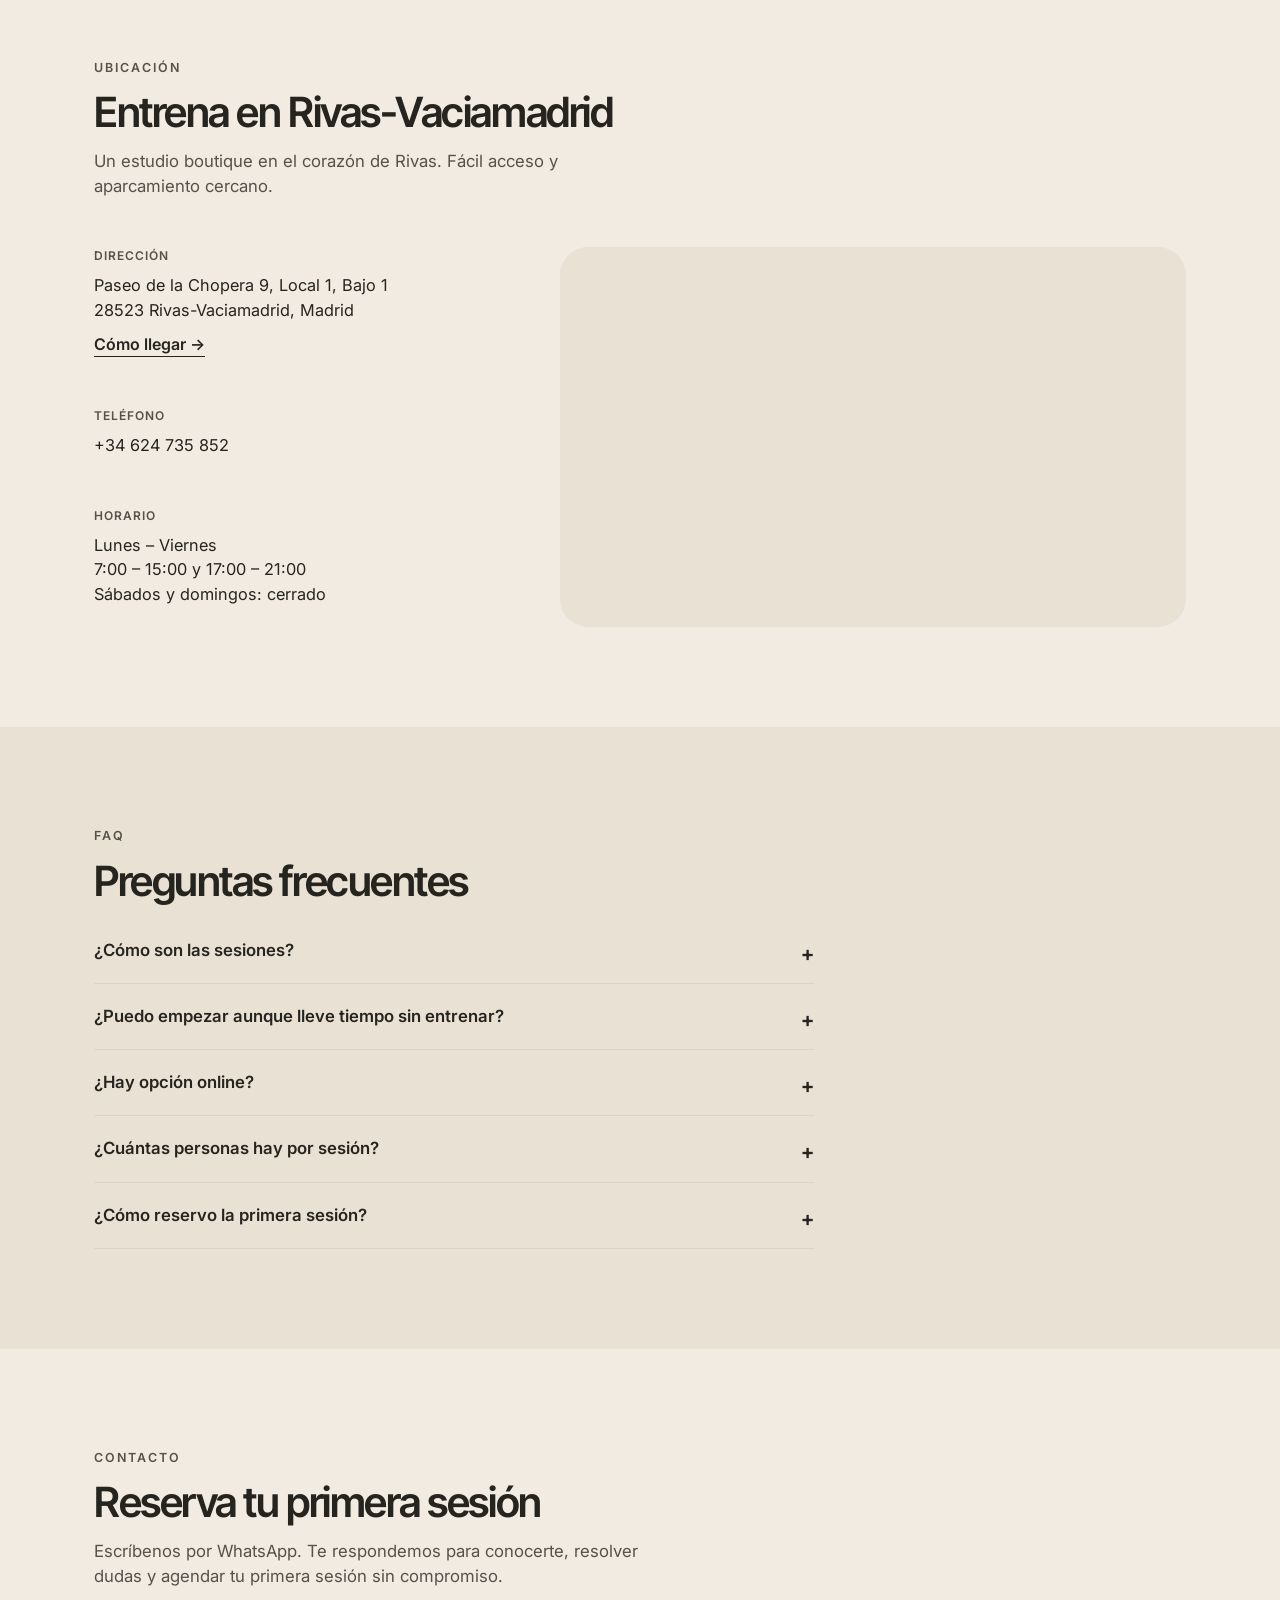
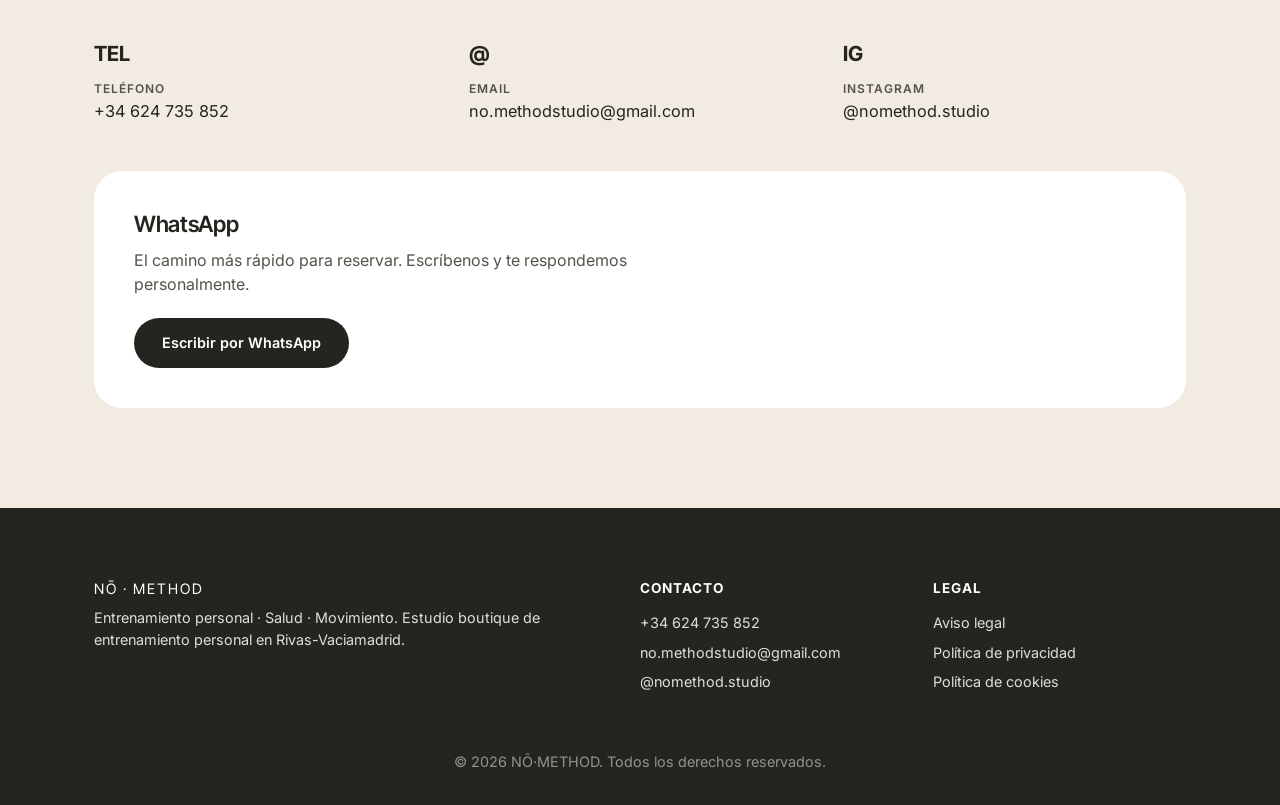
==== commit 0bebfe0f: "Quitar el conteo de reseñas, solo estrellas Co-Authored-By: Claude Opus 5.5 <noreply@anthropic.com>" ====
--- a/index.html
+++ b/index.html
@@ -254,7 +254,7 @@
       <p class="eyebrow">Testimonios</p>
       <h2>Lo que dicen</h2>
       <p class="section-lead">Opiniones reales de quienes ya entrenan con nosotros.</p>
-      <a class="google-rating" href="https://www.google.com/maps/search/?api=1&amp;query=NoMethod%20Rivas%20Entrenamiento%20Personal%20y%20Grupos%20Reducidos%2C%20Paseo%20de%20la%20Chopera%209%2C%20Rivas-Vaciamadrid" target="_blank" rel="noopener"><strong>5,0</strong> <span class="stars" aria-hidden="true">★★★★★</span> 12 reseñas en Google →</a>
+      <a class="google-rating" aria-label="Ver nuestras reseñas en Google" href="https://www.google.com/maps/search/?api=1&amp;query=NoMethod%20Rivas%20Entrenamiento%20Personal%20y%20Grupos%20Reducidos%2C%20Paseo%20de%20la%20Chopera%209%2C%20Rivas-Vaciamadrid" target="_blank" rel="noopener"><span class="stars" aria-hidden="true">★★★★★</span></a>
       <div class="reviews-grid">
         <blockquote class="review">
           <div class="stars" aria-label="5 de 5 estrellas">★★★★★</div>
